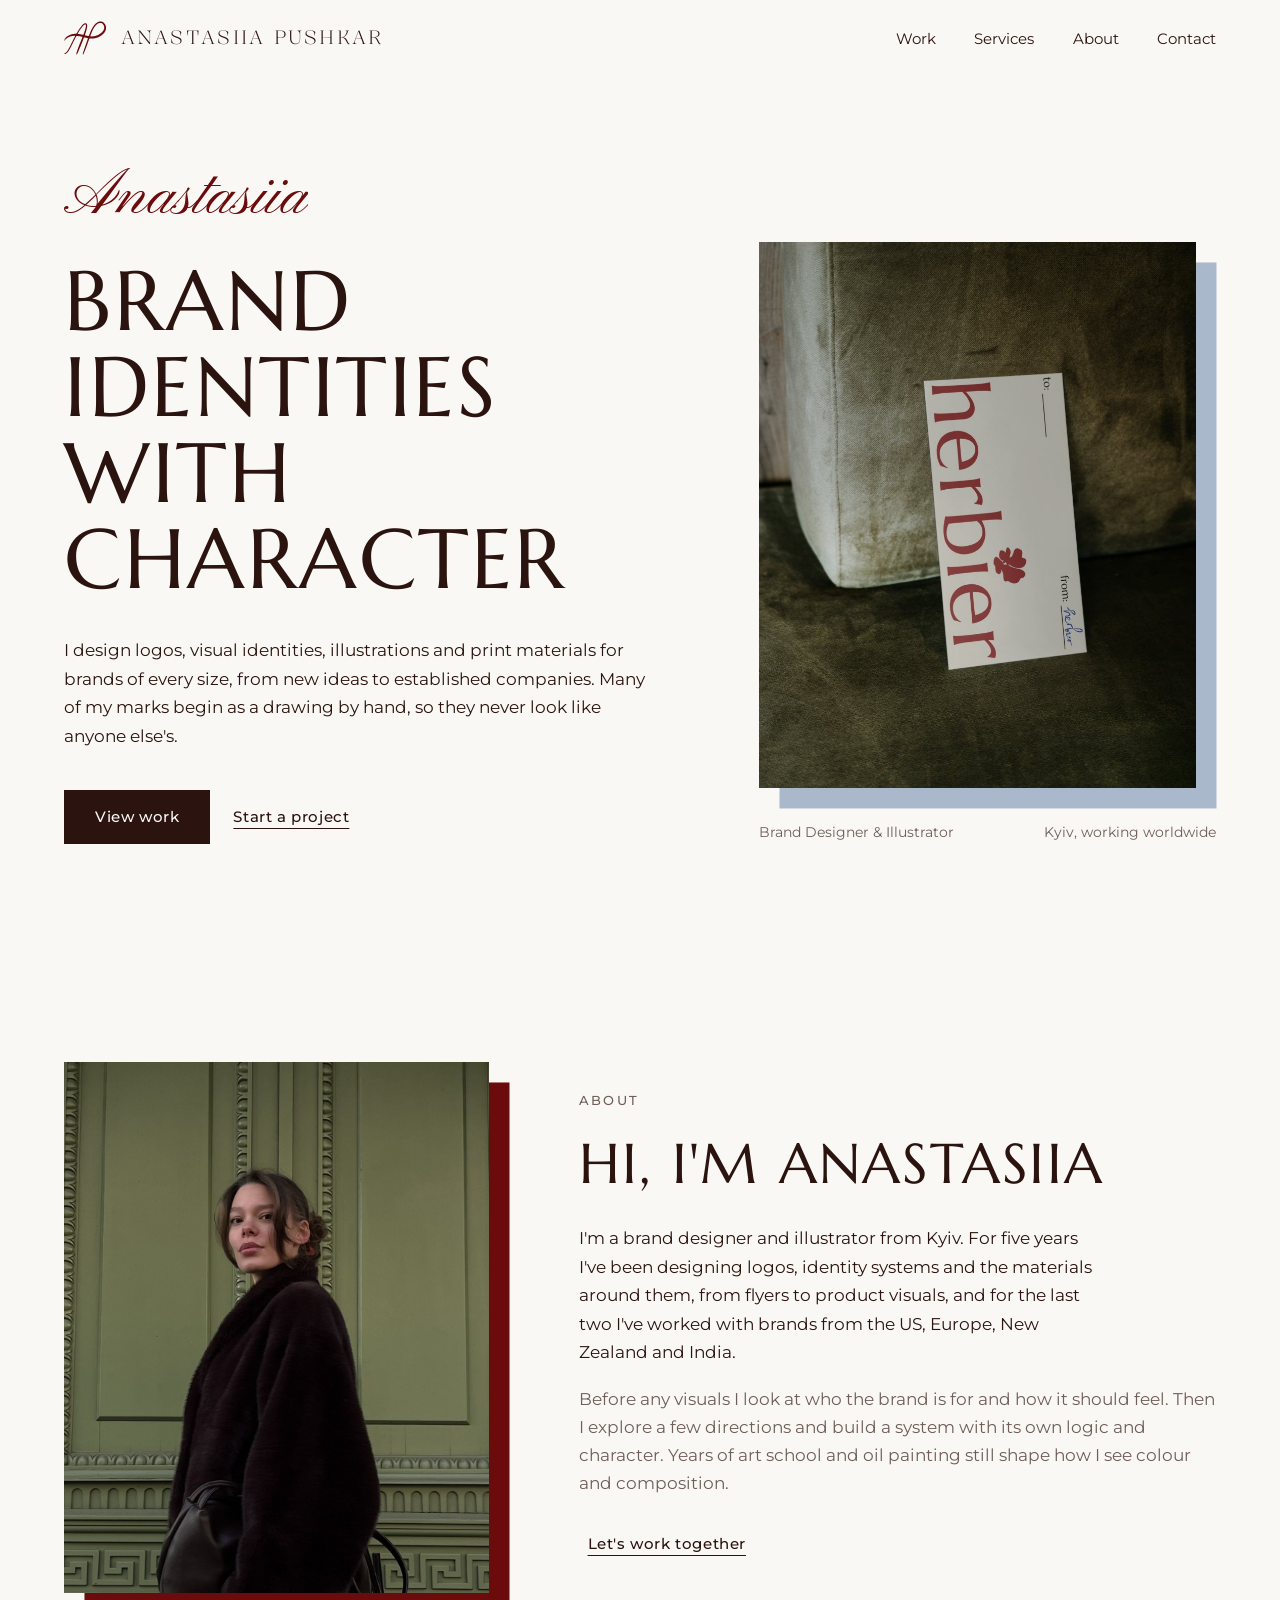
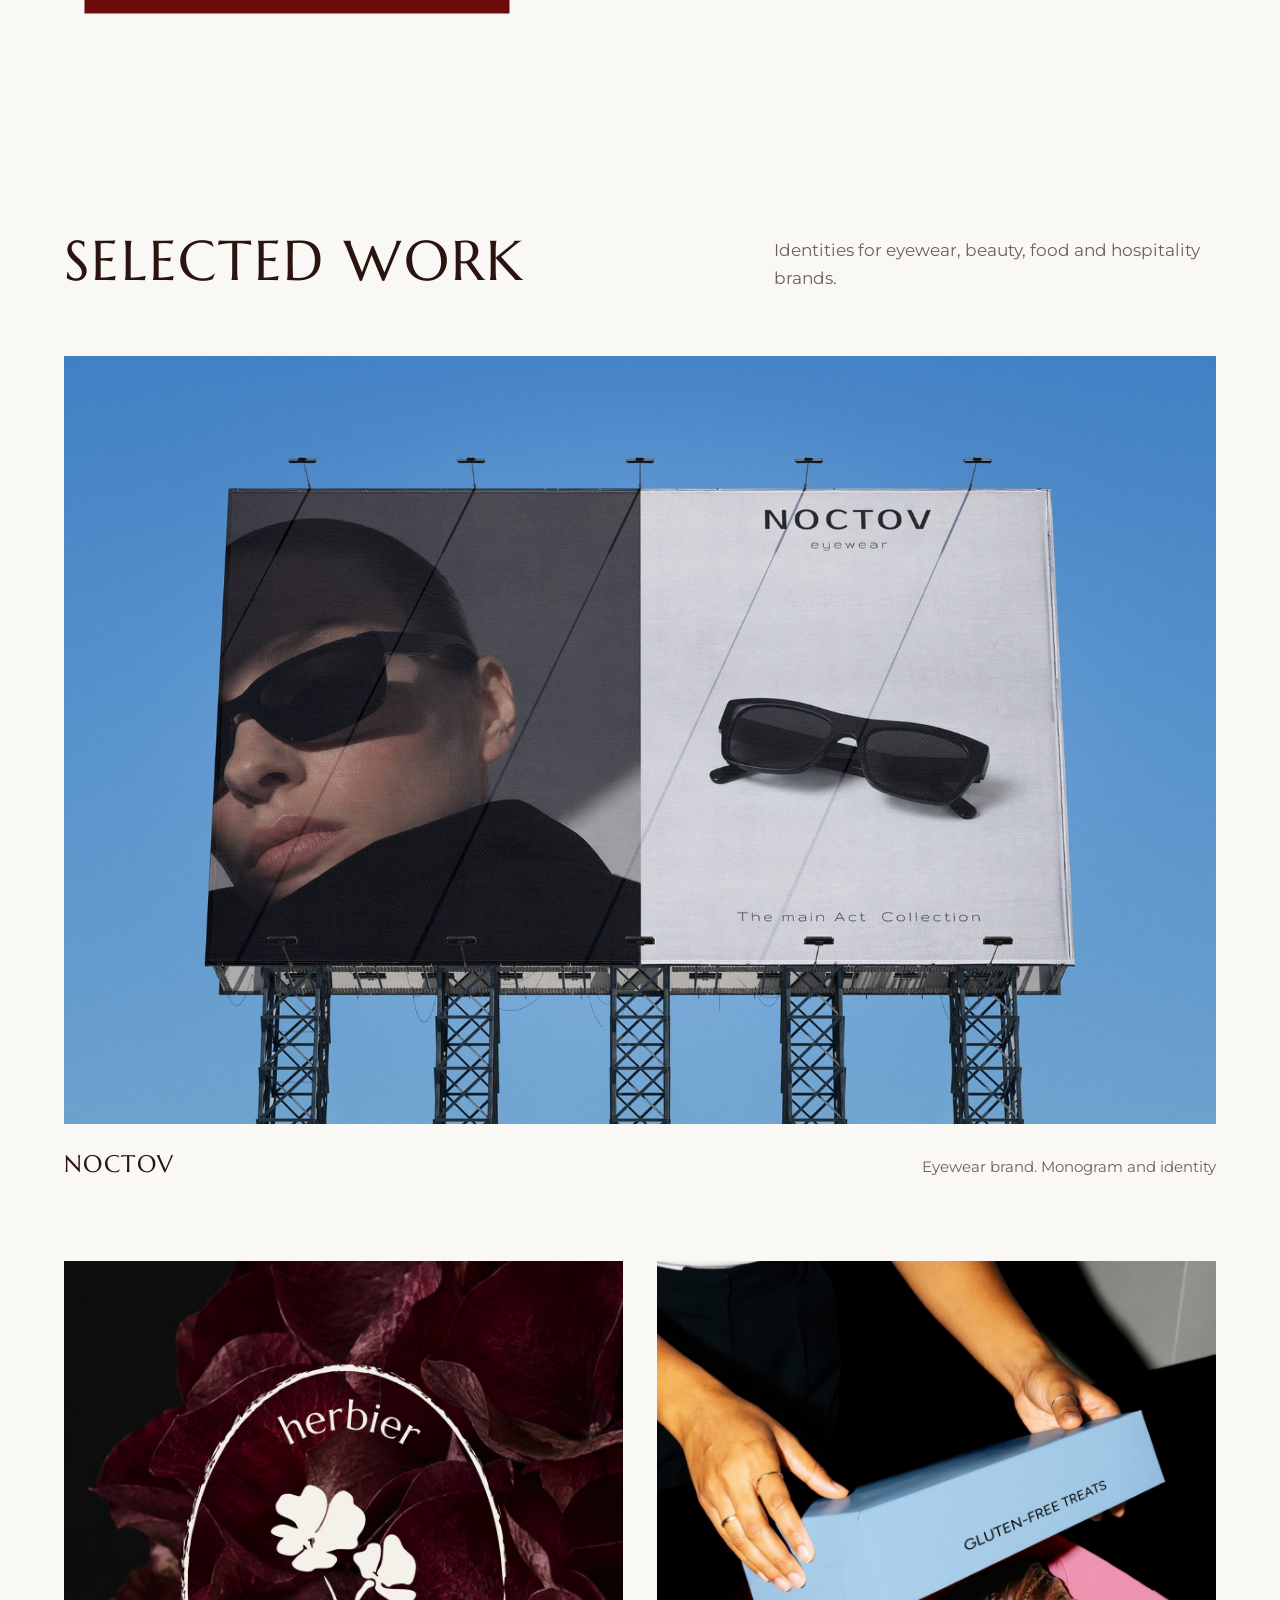
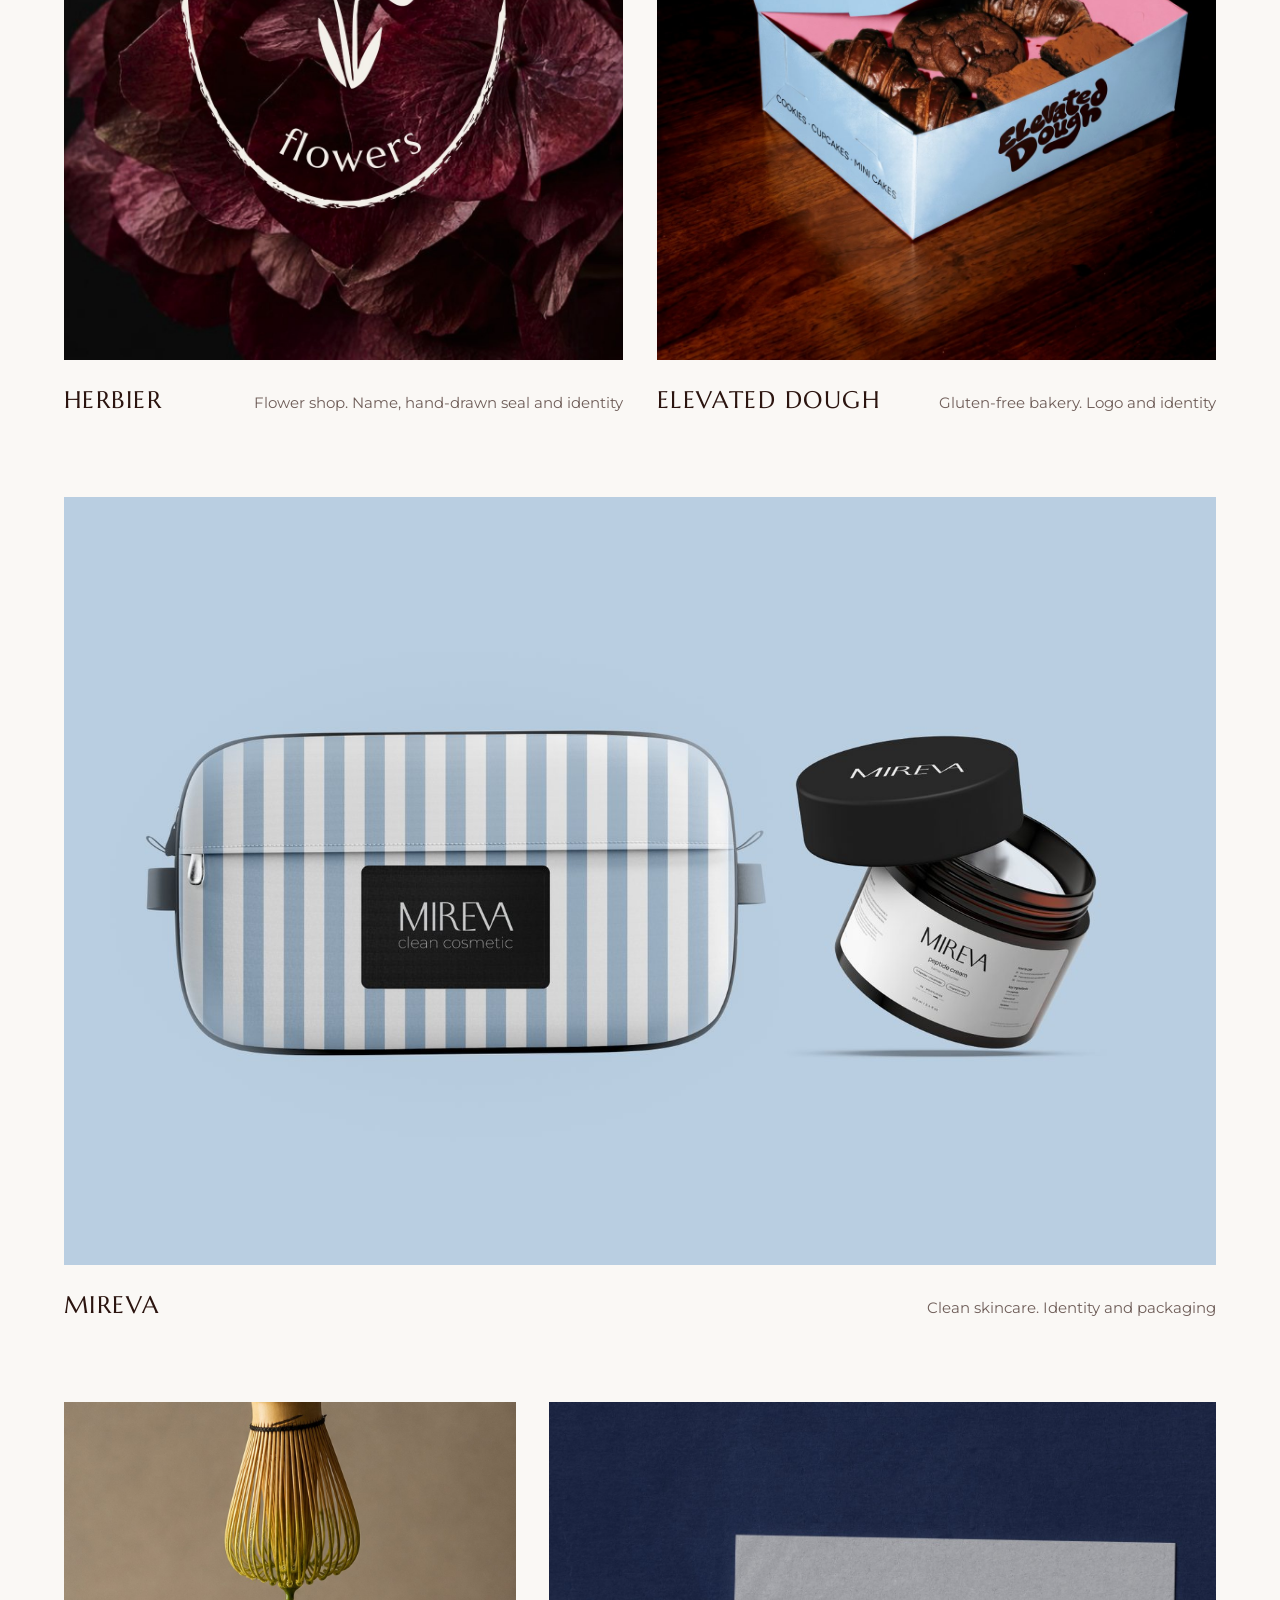
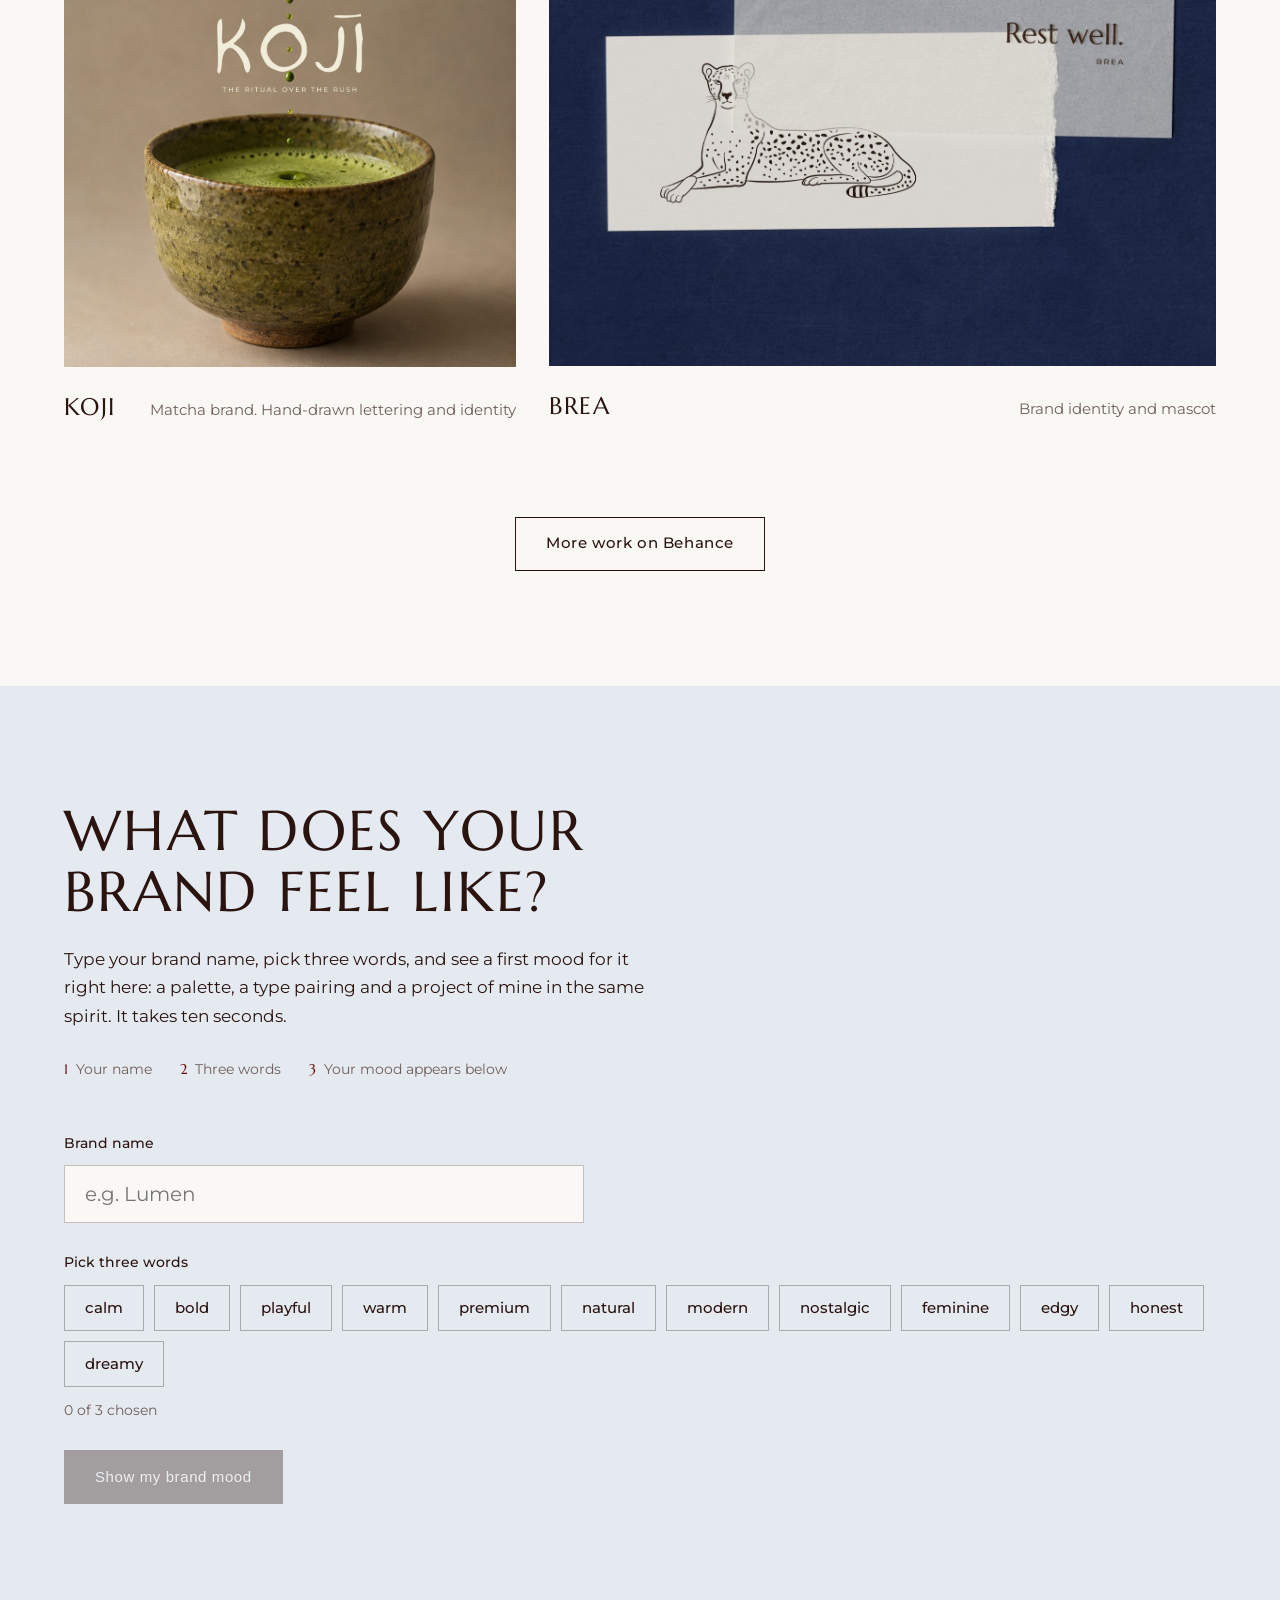
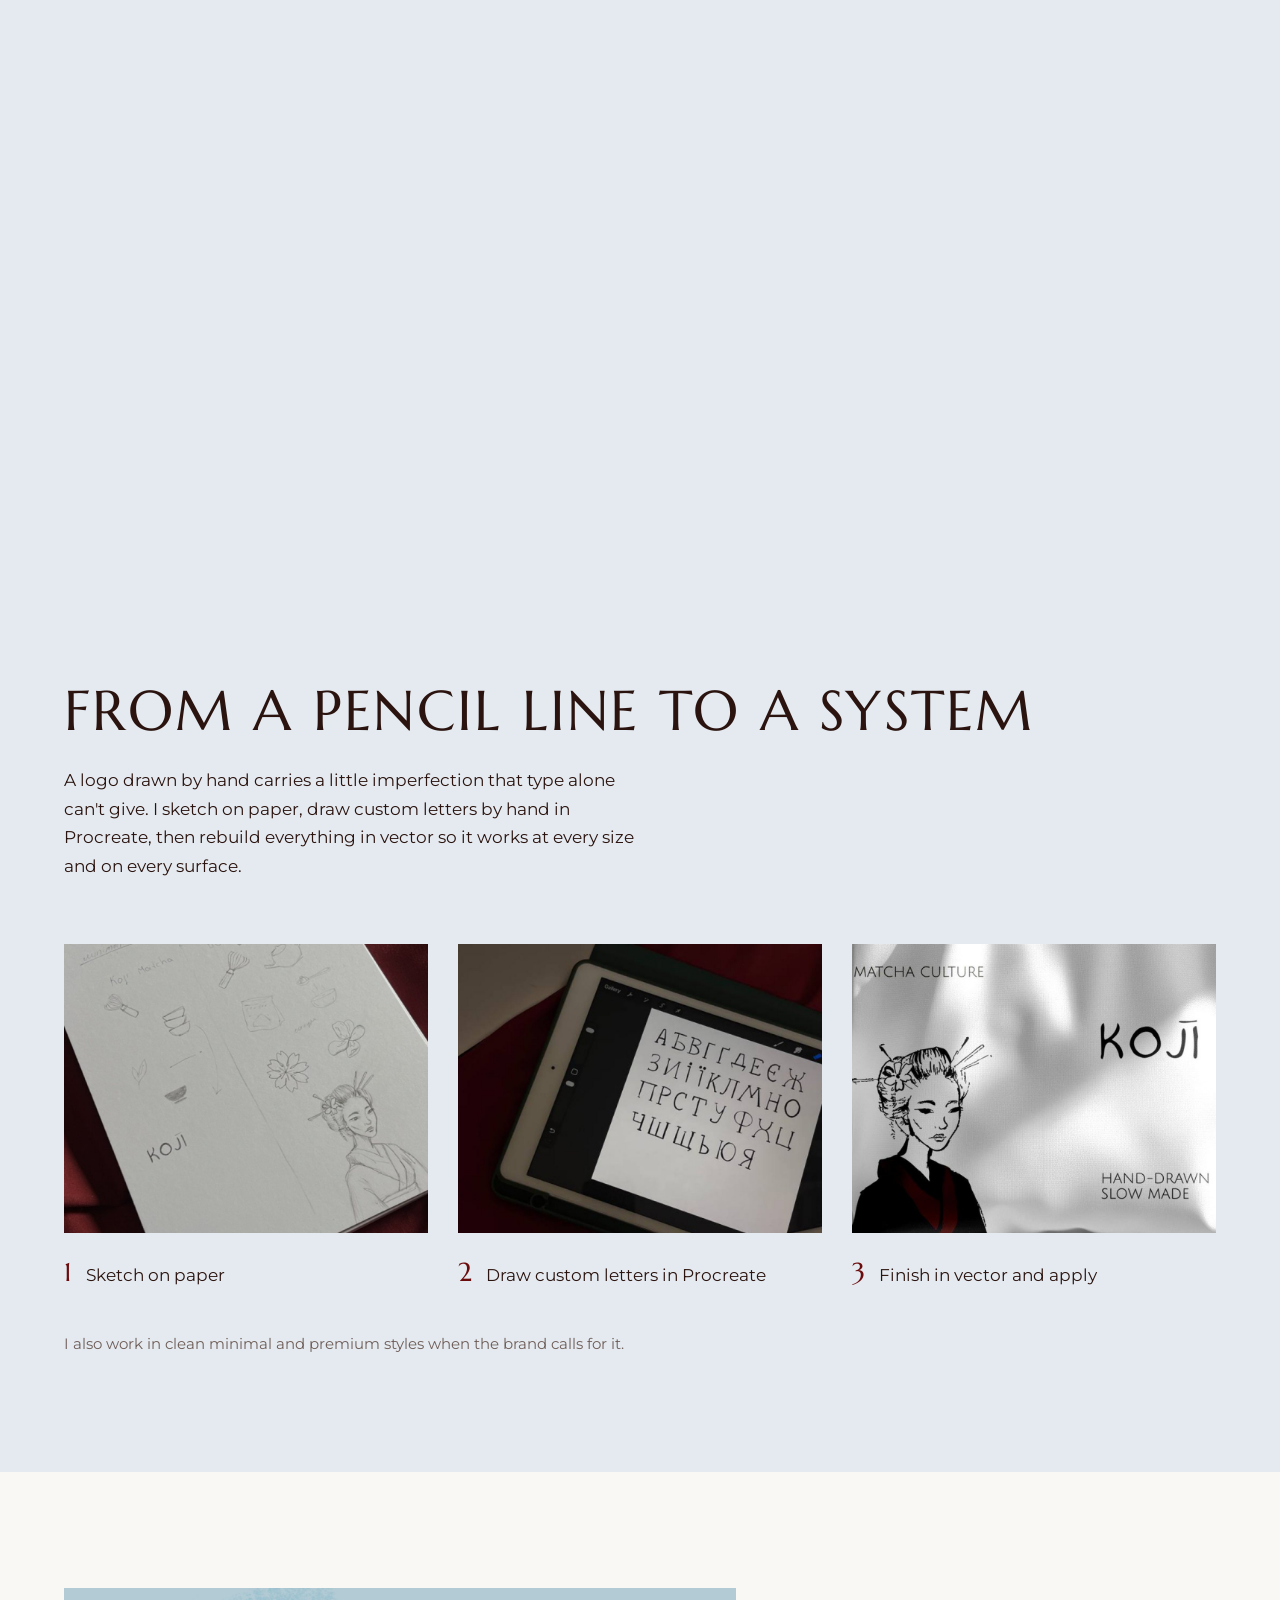
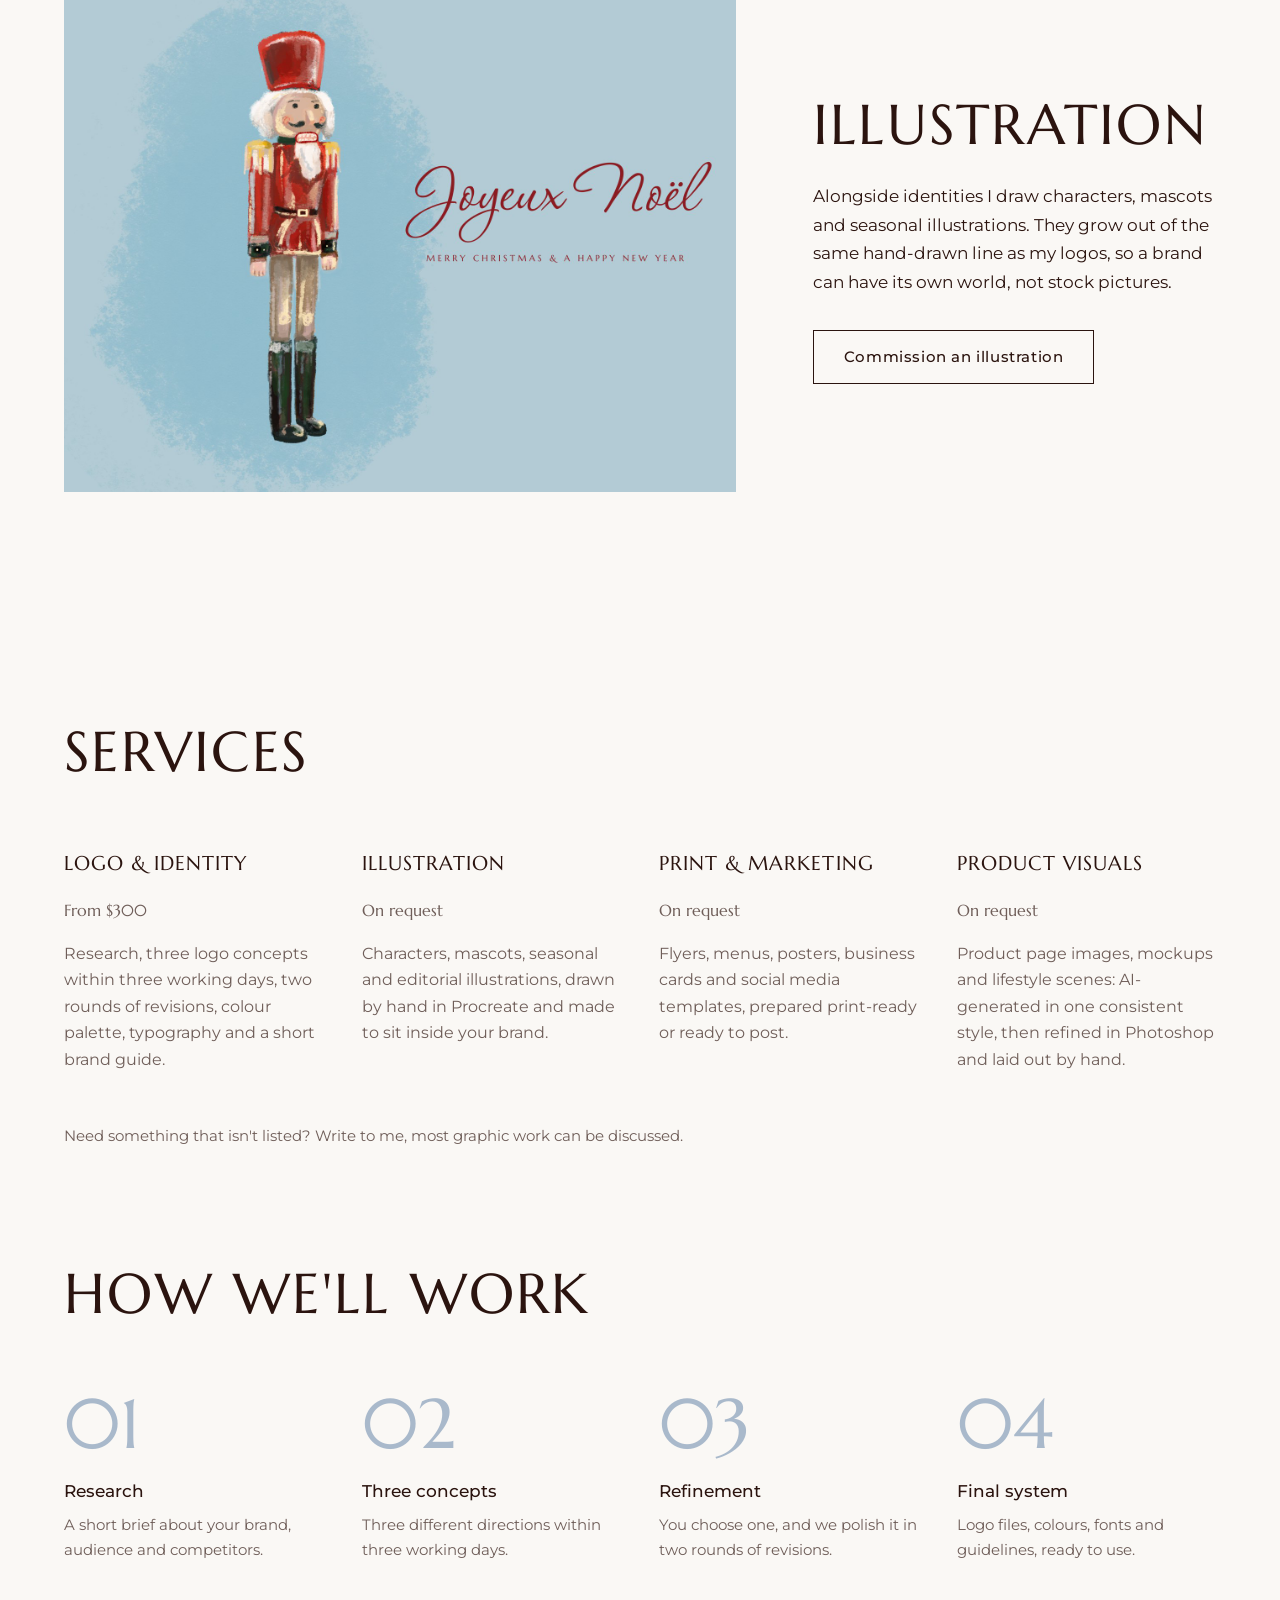
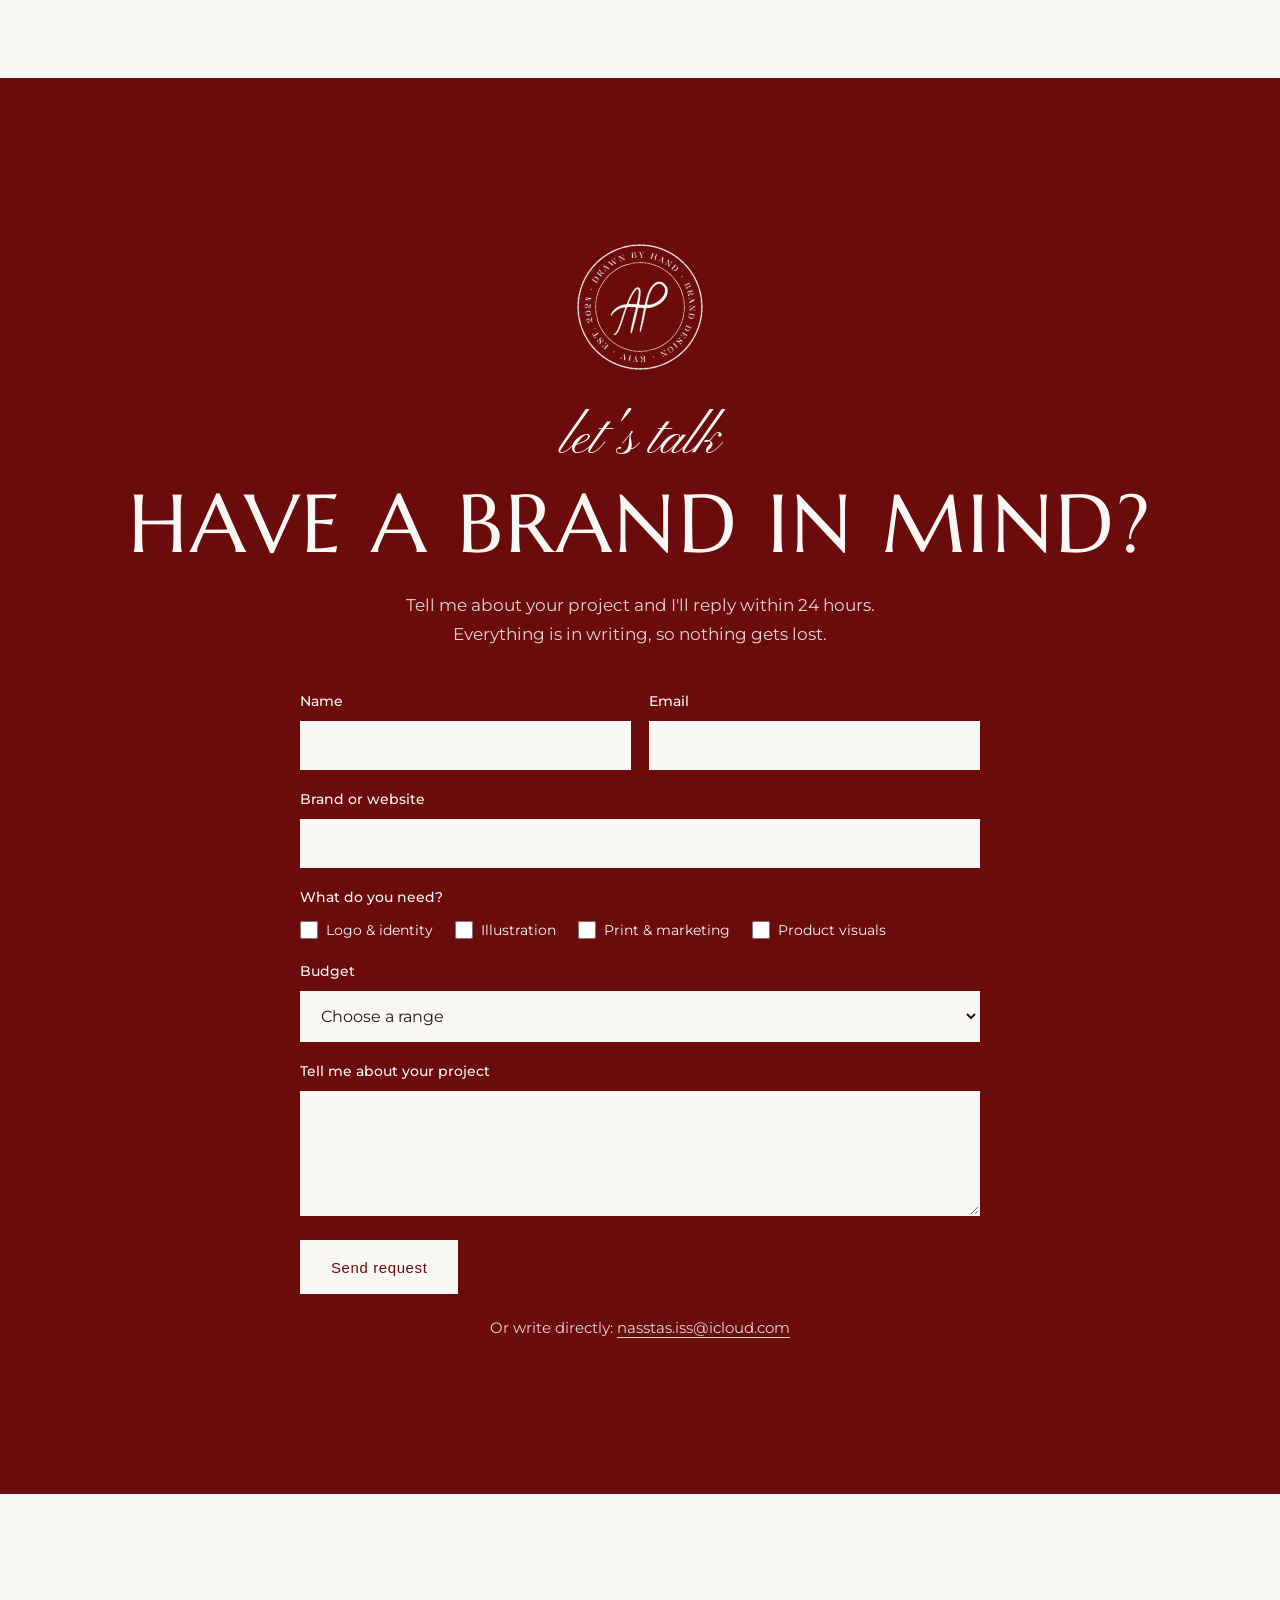
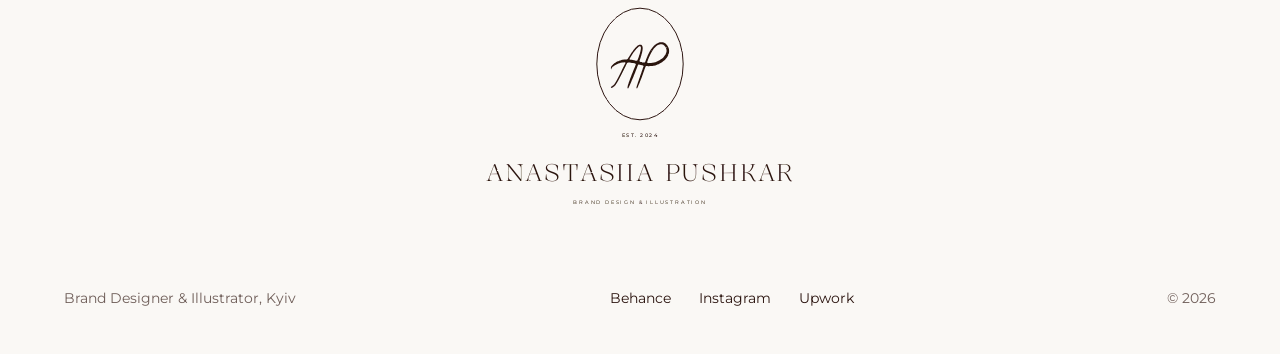
==== index.html @ 75540787 "Switch contact email to iCloud Co-Authored-By: Claude Opus 5.5 <noreply@anthropic.com> Claude-Sessio" ====
<!DOCTYPE html>
<html lang="en">
<head>
<meta charset="utf-8">
<meta name="viewport" content="width=device-width, initial-scale=1">
<title>Anastasiia Pushkar · Brand Designer & Illustrator</title>
<meta name="description" content="Logos, visual identities and illustration for brands of every size. Brand designer and illustrator based in Kyiv, working with clients worldwide.">
<link rel="icon" type="image/svg+xml" href="img/ap-monogram.svg">
<link rel="preconnect" href="https://fonts.googleapis.com">
<link rel="preconnect" href="https://fonts.gstatic.com" crossorigin>
<link href="https://fonts.googleapis.com/css2?family=Bodoni+Moda:ital,wght@0,400;1,400&family=Caprasimo&family=Cormorant+Garamond:ital,wght@0,500;1,400&family=Fraunces:wght@600&family=Kalnia:wght@300;400&family=Marcellus&family=Syne:wght@700&family=Young+Serif&family=Montserrat:wght@400;500&family=Pinyon+Script&display=swap" rel="stylesheet">
<style>
  :root{
    --paper:#FAF8F5;
    --ink:#2B140F;
    --ink-soft:#6F5E59;
    --burgundy:#6B0B0C;
    --fog:#A9B9CB;
    --fog-soft:#E4EAF0;
    --pad:clamp(20px,5vw,80px);
    --max:1440px;
  }
  *{box-sizing:border-box;margin:0;padding:0}
  html{scroll-behavior:smooth}
  body{background:var(--paper);color:var(--ink);font-family:"Montserrat",sans-serif;font-size:17px;line-height:1.65;-webkit-font-smoothing:antialiased}
  img{display:block;width:100%;height:100%;object-fit:cover}
  a{color:inherit;text-decoration:none}
  :focus-visible{outline:2px solid var(--burgundy);outline-offset:4px}
  .wrap{max-width:var(--max);margin:0 auto;padding:0 var(--pad)}

  /* type */
  .display{font-family:"Marcellus",serif;font-weight:400;text-transform:uppercase;letter-spacing:.03em;line-height:1.02}
  .h2{font-family:"Marcellus",serif;font-weight:400;text-transform:uppercase;letter-spacing:.04em;line-height:1.08;font-size:clamp(34px,4.4vw,64px)}
  .label{font-weight:500;font-size:13px;letter-spacing:.18em;text-transform:uppercase}
  .lead{font-size:clamp(17px,1.35vw,20px);max-width:34em;color:var(--ink)}
  .muted{color:var(--ink-soft)}
  .num{font-family:"Marcellus",serif;color:var(--burgundy)}

  /* nav */
  header{position:sticky;top:0;z-index:10;background:rgba(250,248,245,.92);backdrop-filter:blur(8px)}
  nav{display:flex;align-items:center;justify-content:space-between;height:76px}
  .logo{display:inline-flex;align-items:center;gap:14px;font-family:"Kalnia",serif;font-weight:300;font-size:19px;letter-spacing:.12em;text-transform:uppercase}
  .mark{height:34px;width:auto;color:var(--burgundy);flex:none}
  footer .mark{height:28px}
  .links{display:flex;gap:clamp(18px,3vw,44px);list-style:none}
  .links a{font-size:15px;position:relative}
  .links a::after{content:"";position:absolute;left:0;bottom:-3px;height:1px;width:100%;background:currentColor;transform:scaleX(0);transform-origin:left;transition:transform .35s ease}
  .links a:hover::after{transform:scaleX(1)}

  /* buttons */
  .btn{display:inline-flex;align-items:center;justify-content:center;height:54px;padding:0 30px;font-size:15px;font-weight:500;letter-spacing:.04em;border:1px solid var(--ink);transition:background .3s,color .3s}
  .btn-solid{background:var(--ink);color:var(--paper)}
  .btn-solid:hover{background:var(--burgundy);border-color:var(--burgundy)}
  .btn-text{border-color:transparent;padding:0 8px;text-decoration:underline;text-underline-offset:6px;text-decoration-thickness:1px}
  .btn-text:hover{color:var(--burgundy)}

  /* framed image: an offset colour plate behind the picture */
  .plate{position:relative;isolation:isolate}
  .plate::before{content:"";position:absolute;inset:0;transform:translate(clamp(14px,1.6vw,26px),clamp(14px,1.6vw,26px));background:var(--plate,var(--fog));z-index:-1}

  /* hero */
  .hero{display:grid;grid-template-columns:1.15fr .85fr;gap:clamp(40px,6vw,110px);align-items:end;padding-top:clamp(40px,7vw,110px);padding-bottom:clamp(70px,9vw,140px)}
  .hero h1{font-size:clamp(46px,6.6vw,108px);margin:28px 0 34px}
  .sign{font-family:"Pinyon Script",cursive;color:var(--burgundy);font-size:clamp(46px,5vw,76px);line-height:1;display:inline-block;clip-path:inset(0 100% 0 0);animation:write 2.2s cubic-bezier(.6,.05,.3,1) .4s forwards}
  @keyframes write{to{clip-path:inset(0 0 0 0)}}
  .hero .lead{margin-bottom:40px}
  .actions{display:flex;flex-wrap:wrap;gap:14px;align-items:center}
  .hero-img{aspect-ratio:4/5;margin-right:clamp(14px,1.6vw,26px)}
  .hero-meta{display:flex;justify-content:space-between;margin-top:clamp(28px,2.6vw,44px);font-size:14px}

  /* intro */
  .intro{display:grid;grid-template-columns:.8fr 1.2fr;gap:clamp(40px,7vw,130px);align-items:center;padding:clamp(60px,8vw,130px) var(--pad)}
  .portrait{aspect-ratio:4/5;--plate:var(--burgundy);margin-bottom:clamp(14px,1.6vw,26px)}
  .portrait img{object-position:50% 28%}
  .intro .h2{margin:22px 0 30px}
  .intro p+p{margin-top:18px}
  .intro .lead{max-width:30em}
  .more{display:inline-block;margin-top:34px}

  /* work */
  .section-head{display:flex;justify-content:space-between;align-items:end;gap:30px;margin-bottom:clamp(40px,5vw,72px)}
  .work{padding:clamp(70px,9vw,140px) 0}
  .grid{display:grid;gap:clamp(48px,6vw,96px) clamp(20px,2.6vw,40px)}
  .row{display:grid;gap:clamp(20px,2.6vw,40px);align-items:start}
  .row-2{grid-template-columns:1fr 1fr}
  .row-mix{grid-template-columns:0.8fr 1.18fr}
  .case figure{overflow:hidden;background:var(--fog-soft)}
  .case img{transition:transform 1.1s cubic-bezier(.2,.7,.2,1)}
  .case:hover img{transform:scale(1.03)}
  .r32{aspect-ratio:3/2}.r45{aspect-ratio:4/5}.rbrea{aspect-ratio:1417/1200}
  .cap{display:flex;justify-content:space-between;align-items:baseline;gap:20px;margin-top:20px}
  .cap h3{font-family:"Marcellus",serif;font-weight:400;font-size:clamp(22px,1.9vw,28px);letter-spacing:.06em;text-transform:uppercase}
  .cap p{font-size:15px;color:var(--ink-soft);text-align:right}
  .all{text-align:center;margin-top:clamp(56px,7vw,100px)}

  /* sketch to system */
  .craft{background:var(--fog-soft);padding:clamp(70px,9vw,140px) 0}
  .craft .lead{margin-top:24px}
  .steps3{display:grid;grid-template-columns:repeat(3,1fr);gap:clamp(16px,2.4vw,36px);margin-top:clamp(40px,5vw,72px);list-style:none}
  .steps3 figure{aspect-ratio:488/388;overflow:hidden}
  .steps3 .t{display:flex;gap:14px;align-items:baseline;margin-top:18px}
  .steps3 .num{font-size:26px}
  .craft-note{margin-top:clamp(28px,3vw,44px);font-size:15px}

  /* services */
  .services{padding:clamp(70px,9vw,140px) 0}
  .svc{display:grid;grid-template-columns:repeat(4,1fr);gap:clamp(28px,3vw,56px);list-style:none}
  .svc-note{margin-top:clamp(36px,4vw,56px);font-size:15px}
  .illus{display:grid;grid-template-columns:1.25fr .75fr;gap:clamp(40px,6vw,110px);align-items:center;padding:clamp(70px,9vw,140px) var(--pad)}
  .illus figure{aspect-ratio:4/3;overflow:hidden}
  .illus .h2{margin-bottom:26px}
  .illus .lead{margin-bottom:34px}
  .svc h3{font-family:"Marcellus",serif;font-weight:400;font-size:clamp(19px,1.6vw,25px);white-space:nowrap;letter-spacing:.05em;text-transform:uppercase;margin-bottom:16px}
  .price{font-family:"Marcellus",serif;font-size:22px;color:var(--burgundy);margin-bottom:18px}
  .svc p{font-size:16px;color:var(--ink-soft);max-width:26em}

  /* process */
  .process{padding:0 0 clamp(70px,9vw,140px)}
  .steps4{display:grid;grid-template-columns:repeat(4,1fr);gap:clamp(24px,3vw,50px);list-style:none;counter-reset:s}
  .steps4 li{counter-increment:s}
  .steps4 li::before{content:"0" counter(s);display:block;font-family:"Marcellus",serif;font-size:clamp(54px,5.5vw,88px);line-height:1;color:var(--fog);margin-bottom:18px}
  .steps4 h3{font-weight:500;font-size:17px;margin-bottom:8px}
  .steps4 p{font-size:15px;color:var(--ink-soft)}

  /* cta */
  .cta{background:var(--burgundy);color:var(--paper);text-align:center;padding:clamp(90px,12vw,190px) var(--pad)}
  .cta .sign{color:var(--paper);clip-path:none;animation:none;font-size:clamp(40px,4.4vw,66px)}
  .cta h2{font-size:clamp(44px,6.4vw,104px);margin:14px 0 26px}
  .cta p{max-width:30em;margin:0 auto 42px;opacity:.85}
  .cta .btn{border-color:var(--paper);background:var(--paper);color:var(--burgundy)}
  .cta .btn:hover{background:transparent;color:var(--paper)}
  .mail{display:block;margin-top:22px;font-size:15px;opacity:.85}


  /* brand mood */
  #mood,#result{scroll-margin-top:96px}
  .mood{background:var(--fog-soft);padding:clamp(70px,9vw,140px) 0}
  .mood-head{max-width:40em}
  .mood-head .lead{margin-top:22px}
  .mood-steps{display:flex;gap:28px;flex-wrap:wrap;margin-top:28px;font-size:14px;color:var(--ink-soft);list-style:none;counter-reset:m}
  .mood-steps li{counter-increment:m}
  .mood-steps li::before{content:counter(m);font-family:"Marcellus",serif;color:var(--burgundy);margin-right:8px}
  .mood-form{margin-top:clamp(36px,4vw,56px);display:grid;gap:28px}
  .mood-form label{display:block;font-size:14px;font-weight:500;margin-bottom:10px}
  .mood-name{width:min(520px,100%);height:58px;padding:0 20px;font:400 20px "Montserrat",sans-serif;color:var(--ink);background:var(--paper);border:1px solid rgba(43,20,15,.25)}
  .mood-name:focus{outline:2px solid var(--burgundy);outline-offset:2px}
  .chips{display:flex;flex-wrap:wrap;gap:10px}
  .chip{height:46px;padding:0 20px;border:1px solid rgba(43,20,15,.3);background:transparent;font:500 15px "Montserrat",sans-serif;color:var(--ink);cursor:pointer;transition:background .2s,color .2s,border-color .2s}
  .chip:hover{border-color:var(--ink)}
  .chip[aria-pressed="true"]{background:var(--ink);color:var(--paper);border-color:var(--ink)}
  .chip:disabled{opacity:.35;cursor:not-allowed}
  .count{font-size:14px;color:var(--ink-soft);margin-top:12px}
  .mood-go{justify-self:start}
  .mood-go:disabled{opacity:.35;cursor:not-allowed}
  .result{margin-top:clamp(48px,6vw,80px);background:var(--paper);display:grid;grid-template-columns:1.1fr .9fr;opacity:0;transform:translateY(16px);transition:opacity .6s ease,transform .6s ease}
  .result.show{opacity:1;transform:none}
  .board{padding:clamp(28px,4vw,56px);display:flex;flex-direction:column;justify-content:center;min-height:440px;transition:background .5s,color .5s}
  .board .sample{font-size:clamp(46px,6.5vw,96px);line-height:1.02;word-break:break-word}
  .board .sub{margin-top:18px;font-size:16px;opacity:.85}
  .swatches{display:flex;margin-top:auto;padding-top:40px}
  .swatches div{flex:1;height:72px;display:flex;align-items:flex-end;padding:8px;font-size:11px;letter-spacing:.06em}
  .why{padding:clamp(28px,4vw,56px);display:flex;flex-direction:column;gap:18px}
  .why h3{font-family:"Marcellus",serif;font-weight:400;font-size:clamp(26px,2.4vw,34px);text-transform:uppercase;letter-spacing:.04em}
  .why .fonts{font-size:14px;color:var(--ink-soft)}
  .why .like{display:flex;gap:16px;align-items:center;margin-top:6px}
  .why .like img{width:96px;height:96px;object-fit:cover}
  .why .like a{text-decoration:underline;text-underline-offset:5px}
  .why .note{font-size:14px;color:var(--ink-soft)}
  .why .actions{margin-top:auto;padding-top:10px}
  @media (max-width:860px){.result{grid-template-columns:1fr}.board{min-height:340px}}

  .contact-form{max-width:680px;margin:0 auto;text-align:left;display:grid;gap:18px}
  .contact-form label{display:block;font-size:14px;font-weight:500}
  .contact-form input:not([type=checkbox]),.contact-form select,.contact-form textarea{display:block;width:100%;margin-top:8px;padding:14px 16px;font:400 16px "Montserrat",sans-serif;color:var(--ink);background:var(--paper);border:1px solid transparent}
  .contact-form textarea{resize:vertical}
  .contact-form :focus-visible{outline:2px solid var(--paper);outline-offset:2px}
  .contact-form .row2{display:grid;grid-template-columns:1fr 1fr;gap:18px}
  .contact-form fieldset{border:0;display:flex;flex-wrap:wrap;gap:10px 22px}
  .contact-form legend{font-size:14px;font-weight:500;margin-bottom:10px}
  .contact-form .ck{display:flex;align-items:center;gap:8px;font-weight:400}
  .contact-form .ck input{accent-color:var(--paper);width:18px;height:18px}
  .contact-form .btn{justify-self:start;margin-top:6px}
  .contact-form .hp{position:absolute;left:-9999px}
  .cta .mail a{text-decoration:underline;text-underline-offset:4px}
  @media (max-width:680px){.contact-form .row2{grid-template-columns:1fr}}
  footer{padding:80px 0 44px}
  .lockup{display:block;width:min(360px,78%);height:auto;margin:0 auto 64px;color:var(--ink)}
  .stamp{display:block;width:150px;height:auto;margin:0 auto 30px;color:var(--paper);transform:rotate(-8deg)}
  .foot{display:flex;justify-content:space-between;align-items:center;flex-wrap:wrap;gap:20px;font-size:14px}
  .foot ul{display:flex;gap:28px;list-style:none}
  .foot a:hover{color:var(--burgundy)}

  @media (max-width:980px){
    .hero,.intro{grid-template-columns:1fr}
    .hero-img{max-width:560px}
    .portrait{max-width:460px}
    .svc{grid-template-columns:1fr 1fr}
    .illus{grid-template-columns:1fr}
    .steps4{grid-template-columns:1fr 1fr}
  }
  @media (max-width:680px){
    body{font-size:16px}
    .links{gap:16px}.links li:nth-child(2){display:none}
    .logo{font-size:14px;letter-spacing:.1em;white-space:nowrap;gap:10px}
    .mark{height:26px}
    header .logo span{display:none}
    header .mark{height:32px}
    .links a{font-size:14px}
    .row-2,.row-mix{grid-template-columns:1fr}
    .steps3{grid-template-columns:1fr}
    .svc{grid-template-columns:1fr}
    .steps4{grid-template-columns:1fr}
    .cap{flex-direction:column;gap:4px}.cap p{text-align:left}
    .section-head{flex-direction:column;align-items:start}
  }
  @media (prefers-reduced-motion:reduce){
    html{scroll-behavior:auto}
    .sign{animation:none;clip-path:none}
    *{transition:none!important}
  }
</style>
</head>
<body>

<header>
  <nav class="wrap" aria-label="Main">
    <a class="logo" href="#top" aria-label="Anastasiia Pushkar, home"><svg class="mark" viewBox="24 19 367 293" aria-hidden="true"><path fill="currentColor" d="M335.50 22.97C334.90 23.03 333.50 23.13 332.51 23.26C331.52 23.39 330.54 23.56 329.56 23.76C328.58 23.97 327.61 24.21 326.64 24.48C325.68 24.75 324.73 25.05 323.78 25.38C322.84 25.70 321.90 26.05 320.97 26.42C320.04 26.79 319.12 27.19 318.22 27.61C317.31 28.03 316.41 28.47 315.52 28.93C314.63 29.39 313.75 29.86 312.88 30.36C312.01 30.85 311.15 31.36 310.30 31.88C309.45 32.41 308.61 32.95 307.78 33.51C306.95 34.07 306.13 34.64 305.32 35.23C304.51 35.81 303.71 36.41 302.92 37.02C302.13 37.63 301.34 38.25 300.57 38.89C299.80 39.52 299.03 40.17 298.28 40.82C297.52 41.48 296.78 42.15 296.05 42.83C295.31 43.51 294.59 44.20 293.88 44.90C293.16 45.60 292.45 46.30 291.75 47.02C291.05 47.73 290.35 48.45 289.67 49.18C288.99 49.91 288.32 50.65 287.65 51.40C286.99 52.15 286.34 52.90 285.69 53.67C285.04 54.43 284.40 55.20 283.77 55.98C283.14 56.75 282.52 57.54 281.91 58.32C281.29 59.11 280.69 59.91 280.09 60.72C279.50 61.52 278.91 62.33 278.33 63.14C277.75 63.95 277.17 64.77 276.61 65.60C276.04 66.42 275.48 67.25 274.93 68.08C274.38 68.92 273.84 69.76 273.30 70.60C272.76 71.45 272.23 72.29 271.71 73.15C271.19 74.00 270.67 74.85 270.16 75.71C269.64 76.57 269.13 77.43 268.63 78.30C268.13 79.16 267.64 80.03 267.15 80.90C266.66 81.77 266.17 82.65 265.69 83.53C265.21 84.40 264.74 85.28 264.27 86.17C263.80 87.05 263.34 87.94 262.88 88.83C262.42 89.72 261.98 90.61 261.53 91.51C261.08 92.40 260.63 93.29 260.19 94.19C259.75 95.09 259.31 95.99 258.88 96.89C258.45 97.79 258.03 98.70 257.60 99.60C257.18 100.51 256.75 101.41 256.33 102.32C255.92 103.23 255.50 104.14 255.09 105.05C254.68 105.96 254.27 106.88 253.87 107.79C253.47 108.71 253.07 109.63 252.67 110.54C252.28 111.46 251.88 112.38 251.49 113.30C251.10 114.22 250.71 115.14 250.32 116.06C249.94 116.99 249.55 117.91 249.17 118.83C248.79 119.76 248.40 120.68 248.02 121.61C247.64 122.53 247.27 123.46 246.90 124.39C246.52 125.31 246.15 126.24 245.78 127.17C245.40 128.10 245.04 129.03 244.67 129.96C244.30 130.89 243.94 131.82 243.57 132.75C243.21 133.68 242.85 134.62 242.49 135.55C242.13 136.48 241.77 137.42 241.42 138.35C241.06 139.28 240.71 140.22 240.35 141.15C239.99 142.09 239.68 143.04 239.26 143.95C238.84 144.85 238.48 145.85 237.85 146.59C237.22 147.32 236.37 148.04 235.48 148.35C234.59 148.66 233.49 148.52 232.51 148.45C231.52 148.38 230.54 148.11 229.55 147.93C228.57 147.75 227.59 147.54 226.61 147.35C225.63 147.15 224.65 146.95 223.67 146.74C222.69 146.54 221.71 146.33 220.74 146.11C219.76 145.90 218.78 145.68 217.81 145.46C216.83 145.24 215.86 145.01 214.89 144.79C213.91 144.56 212.94 144.33 211.97 144.10C210.99 143.86 210.01 143.68 209.05 143.38C208.10 143.09 206.99 142.91 206.25 142.34C205.51 141.77 204.81 140.86 204.59 139.97C204.37 139.08 204.72 137.98 204.93 137.01C205.14 136.04 205.54 135.11 205.86 134.16C206.17 133.21 206.51 132.27 206.83 131.32C207.15 130.38 207.48 129.43 207.80 128.48C208.12 127.53 208.43 126.58 208.75 125.64C209.06 124.69 209.38 123.74 209.69 122.79C210.01 121.84 210.33 120.89 210.64 119.94C210.96 118.99 211.27 118.04 211.58 117.09C211.88 116.14 212.18 115.19 212.48 114.23C212.78 113.28 213.08 112.32 213.37 111.37C213.67 110.41 213.96 109.46 214.25 108.50C214.54 107.54 214.83 106.59 215.12 105.63C215.40 104.67 215.68 103.71 215.96 102.75C216.24 101.79 216.51 100.83 216.78 99.86C217.05 98.90 217.32 97.94 217.59 96.97C217.85 96.01 218.11 95.04 218.36 94.08C218.62 93.11 218.87 92.14 219.11 91.17C219.36 90.20 219.59 89.23 219.82 88.26C220.06 87.28 220.29 86.31 220.51 85.34C220.74 84.36 220.95 83.38 221.16 82.41C221.37 81.43 221.58 80.45 221.77 79.47C221.96 78.49 222.14 77.50 222.32 76.52C222.49 75.53 222.66 74.55 222.81 73.56C222.97 72.57 223.10 71.58 223.23 70.59C223.35 69.60 223.46 68.60 223.57 67.61C223.68 66.62 223.79 65.62 223.87 64.62C223.95 63.63 224.03 62.63 224.05 61.63C224.08 60.63 224.06 59.63 224.01 58.63C223.96 57.63 223.86 56.64 223.74 55.64C223.62 54.65 223.48 53.66 223.28 52.68C223.09 51.70 222.87 50.72 222.58 49.77C222.28 48.81 221.94 47.87 221.51 46.96C221.09 46.06 220.61 45.17 220.05 44.35C219.48 43.53 218.85 42.73 218.15 42.03C217.45 41.33 216.66 40.67 215.82 40.15C214.99 39.62 214.06 39.17 213.12 38.87C212.18 38.57 211.17 38.42 210.17 38.33C209.18 38.24 208.17 38.26 207.18 38.34C206.18 38.42 205.19 38.58 204.22 38.81C203.25 39.05 202.30 39.38 201.37 39.75C200.44 40.12 199.54 40.55 198.65 41.01C197.77 41.48 196.90 41.98 196.05 42.51C195.21 43.04 194.38 43.61 193.57 44.19C192.76 44.77 191.96 45.38 191.18 46.01C190.40 46.63 189.63 47.27 188.87 47.92C188.11 48.57 187.37 49.24 186.63 49.91C185.89 50.59 185.17 51.28 184.45 51.98C183.73 52.67 183.03 53.38 182.33 54.10C181.64 54.82 180.95 55.55 180.27 56.28C179.59 57.01 178.91 57.75 178.25 58.49C177.58 59.24 176.92 59.99 176.27 60.75C175.61 61.51 174.97 62.27 174.33 63.04C173.68 63.80 173.05 64.57 172.42 65.35C171.79 66.12 171.16 66.91 170.54 67.69C169.92 68.47 169.30 69.26 168.69 70.05C168.07 70.84 167.47 71.63 166.86 72.43C166.26 73.23 165.66 74.03 165.07 74.84C164.47 75.64 163.89 76.45 163.30 77.26C162.71 78.07 162.13 78.88 161.55 79.69C160.97 80.51 160.39 81.32 159.82 82.14C159.24 82.96 158.67 83.78 158.10 84.61C157.53 85.43 156.97 86.25 156.40 87.08C155.84 87.90 155.28 88.73 154.72 89.56C154.16 90.39 153.60 91.22 153.05 92.05C152.50 92.89 151.94 93.72 151.40 94.56C150.85 95.39 150.31 96.24 149.77 97.08C149.23 97.92 148.69 98.76 148.16 99.61C147.62 100.45 147.08 101.29 146.55 102.14C146.01 102.98 145.48 103.83 144.96 104.68C144.43 105.53 143.91 106.38 143.38 107.24C142.86 108.09 142.34 108.94 141.82 109.80C141.30 110.65 140.79 111.51 140.27 112.36C139.75 113.22 139.24 114.08 138.72 114.94C138.21 115.79 137.70 116.65 137.19 117.52C136.68 118.38 136.18 119.24 135.67 120.10C135.17 120.96 134.67 121.83 134.16 122.70C133.65 123.56 133.19 124.45 132.61 125.26C132.04 126.07 131.46 126.94 130.71 127.57C129.96 128.20 129.04 128.71 128.11 129.03C127.19 129.34 126.15 129.38 125.15 129.46C124.16 129.53 123.15 129.49 122.15 129.50C121.15 129.52 120.15 129.52 119.15 129.54C118.15 129.57 117.16 129.61 116.16 129.65C115.16 129.69 114.16 129.73 113.16 129.78C112.16 129.83 111.16 129.89 110.17 129.97C109.17 130.06 108.17 130.16 107.18 130.28C106.19 130.40 105.20 130.53 104.21 130.67C103.22 130.81 102.23 130.96 101.24 131.11C100.25 131.27 99.27 131.44 98.28 131.62C97.30 131.81 96.32 132.00 95.34 132.21C94.36 132.42 93.39 132.65 92.42 132.89C91.45 133.14 90.48 133.40 89.52 133.67C88.56 133.95 87.61 134.24 86.65 134.55C85.70 134.85 84.75 135.17 83.81 135.51C82.87 135.84 81.93 136.19 81.00 136.55C80.07 136.92 79.14 137.29 78.22 137.68C77.30 138.06 76.38 138.46 75.46 138.86C74.55 139.26 73.64 139.68 72.73 140.10C71.82 140.51 70.91 140.94 70.01 141.37C69.11 141.80 68.21 142.24 67.32 142.69C66.43 143.14 65.54 143.60 64.65 144.06C63.77 144.53 62.89 145.00 62.01 145.48C61.13 145.96 60.26 146.45 59.39 146.94C58.52 147.44 57.66 147.95 56.80 148.46C55.95 148.98 55.10 149.51 54.26 150.05C53.42 150.59 52.58 151.14 51.75 151.70C50.93 152.27 50.10 152.84 49.29 153.42C48.48 154.00 47.68 154.60 46.89 155.21C46.09 155.82 45.31 156.44 44.54 157.08C43.77 157.72 43.01 158.37 42.26 159.04C41.52 159.70 40.79 160.39 40.08 161.09C39.36 161.79 38.66 162.50 37.97 163.22C37.28 163.95 36.61 164.69 35.95 165.45C35.30 166.21 34.67 166.98 34.07 167.78C33.47 168.58 32.89 169.39 32.35 170.23C31.81 171.08 31.29 171.94 30.84 172.82C30.38 173.71 29.96 174.63 29.61 175.56C29.26 176.50 28.96 177.46 28.74 178.43C28.53 179.40 28.40 180.40 28.32 181.40C28.25 182.39 28.23 183.40 28.31 184.40C28.38 185.39 28.38 186.49 28.75 187.36C29.13 188.22 29.96 189.56 30.55 189.56C31.13 189.56 31.83 188.21 32.24 187.35C32.64 186.50 32.66 185.39 32.97 184.45C33.29 183.50 33.65 182.56 34.12 181.68C34.58 180.80 35.15 179.97 35.75 179.17C36.35 178.37 37.02 177.62 37.70 176.89C38.38 176.16 39.10 175.46 39.84 174.78C40.57 174.10 41.33 173.45 42.10 172.82C42.87 172.18 43.67 171.57 44.47 170.97C45.27 170.38 46.08 169.79 46.91 169.22C47.73 168.65 48.56 168.10 49.39 167.55C50.23 167.00 51.08 166.46 51.92 165.93C52.77 165.41 53.63 164.89 54.49 164.37C55.34 163.86 56.21 163.36 57.08 162.86C57.94 162.37 58.82 161.88 59.70 161.40C60.57 160.92 61.45 160.44 62.34 159.97C63.22 159.51 64.11 159.05 65.00 158.60C65.89 158.15 66.79 157.70 67.69 157.27C68.59 156.84 69.50 156.41 70.41 155.99C71.32 155.58 72.23 155.18 73.15 154.79C74.07 154.39 75.00 154.01 75.93 153.64C76.85 153.27 77.79 152.91 78.73 152.57C79.67 152.23 80.61 151.90 81.56 151.59C82.51 151.28 83.47 150.99 84.44 150.73C85.40 150.46 86.37 150.21 87.34 149.98C88.31 149.75 89.29 149.54 90.27 149.34C91.25 149.14 92.24 148.97 93.22 148.80C94.21 148.63 95.20 148.48 96.19 148.33C97.17 148.19 98.17 148.05 99.16 147.93C100.15 147.81 101.15 147.72 102.14 147.63C103.14 147.54 104.14 147.46 105.13 147.38C106.13 147.31 107.13 147.23 108.12 147.16C109.12 147.10 110.12 147.03 111.12 146.98C112.12 146.94 113.12 146.86 114.12 146.89C115.11 146.92 116.32 146.75 117.10 147.16C117.87 147.57 118.65 148.50 118.77 149.34C118.89 150.17 118.21 151.25 117.82 152.17C117.44 153.08 116.91 153.94 116.45 154.83C115.99 155.72 115.52 156.60 115.06 157.49C114.59 158.37 114.13 159.26 113.67 160.15C113.20 161.03 112.75 161.92 112.29 162.81C111.83 163.70 111.37 164.59 110.91 165.48C110.46 166.37 110.00 167.26 109.54 168.15C109.09 169.04 108.63 169.93 108.18 170.82C107.73 171.72 107.29 172.61 106.84 173.50C106.39 174.40 105.94 175.29 105.49 176.18C105.04 177.07 104.58 177.96 104.13 178.86C103.68 179.75 103.25 180.65 102.80 181.55C102.36 182.45 101.92 183.34 101.47 184.24C101.03 185.13 100.58 186.03 100.13 186.92C99.69 187.82 99.24 188.71 98.79 189.61C98.35 190.50 97.91 191.40 97.47 192.30C97.03 193.19 96.59 194.09 96.15 194.99C95.72 195.89 95.28 196.79 94.84 197.69C94.40 198.59 93.96 199.49 93.52 200.39C93.09 201.29 92.65 202.18 92.21 203.08C91.77 203.98 91.33 204.88 90.89 205.78C90.45 206.67 90.00 207.57 89.56 208.47C89.12 209.37 88.69 210.27 88.25 211.16C87.81 212.06 87.37 212.96 86.93 213.86C86.49 214.76 86.06 215.66 85.62 216.56C85.18 217.46 84.74 218.35 84.30 219.25C83.86 220.15 83.43 221.05 82.98 221.95C82.54 222.85 82.10 223.74 81.65 224.64C81.21 225.53 80.77 226.43 80.33 227.33C79.89 228.23 79.45 229.12 79.00 230.02C78.55 230.91 78.08 231.80 77.63 232.69C77.18 233.58 76.73 234.48 76.28 235.37C75.84 236.26 75.39 237.16 74.94 238.05C74.49 238.94 74.03 239.83 73.57 240.72C73.11 241.61 72.65 242.50 72.19 243.38C71.73 244.27 71.26 245.16 70.80 246.04C70.33 246.93 69.87 247.81 69.40 248.69C68.93 249.58 68.46 250.46 67.98 251.34C67.51 252.22 67.03 253.10 66.55 253.97C66.07 254.85 65.58 255.73 65.09 256.60C64.61 257.47 64.11 258.34 63.62 259.21C63.12 260.08 62.62 260.94 62.12 261.81C61.61 262.67 61.11 263.53 60.60 264.39C60.09 265.25 59.57 266.11 59.05 266.96C58.53 267.82 58.00 268.66 57.46 269.51C56.92 270.35 56.38 271.19 55.84 272.03C55.29 272.87 54.74 273.70 54.17 274.53C53.61 275.35 53.04 276.18 52.46 276.99C51.88 277.81 51.29 278.61 50.69 279.41C50.09 280.21 49.48 281.01 48.86 281.79C48.24 282.57 47.60 283.34 46.95 284.11C46.31 284.87 45.65 285.62 44.97 286.35C44.29 287.09 43.60 287.81 42.88 288.51C42.17 289.21 41.44 289.89 40.67 290.54C39.91 291.19 39.13 291.82 38.31 292.39C37.49 292.96 36.64 293.49 35.77 293.97C34.89 294.45 33.94 294.79 33.06 295.25C32.18 295.72 31.24 296.15 30.49 296.79C29.73 297.42 28.99 298.20 28.55 299.06C28.10 299.91 27.60 301.11 27.83 301.90C28.05 302.70 29.07 303.49 29.91 303.84C30.75 304.19 31.90 304.08 32.89 304.00C33.87 303.93 34.86 303.66 35.82 303.38C36.77 303.09 37.71 302.73 38.62 302.32C39.53 301.91 40.42 301.45 41.29 300.94C42.15 300.44 42.98 299.88 43.80 299.30C44.61 298.72 45.39 298.10 46.16 297.46C46.93 296.82 47.68 296.15 48.41 295.47C49.14 294.79 49.85 294.08 50.54 293.36C51.24 292.65 51.92 291.91 52.58 291.16C53.25 290.42 53.90 289.66 54.54 288.89C55.19 288.13 55.82 287.35 56.44 286.57C57.06 285.78 57.66 284.98 58.26 284.18C58.86 283.38 59.44 282.57 60.02 281.75C60.60 280.94 61.17 280.12 61.74 279.29C62.30 278.47 62.86 277.64 63.42 276.81C63.97 275.98 64.52 275.14 65.06 274.30C65.61 273.46 66.14 272.62 66.67 271.77C67.19 270.92 67.71 270.06 68.23 269.20C68.74 268.35 69.25 267.49 69.76 266.63C70.27 265.77 70.78 264.90 71.28 264.04C71.79 263.18 72.29 262.31 72.78 261.44C73.28 260.57 73.77 259.70 74.26 258.83C74.74 257.96 75.23 257.08 75.70 256.20C76.18 255.32 76.66 254.44 77.13 253.56C77.61 252.68 78.08 251.80 78.56 250.92C79.03 250.04 79.50 249.16 79.97 248.28C80.44 247.39 80.89 246.50 81.36 245.62C81.82 244.73 82.27 243.84 82.73 242.95C83.19 242.06 83.66 241.18 84.11 240.29C84.57 239.40 85.02 238.50 85.47 237.61C85.92 236.72 86.37 235.82 86.82 234.93C87.27 234.04 87.73 233.15 88.19 232.26C88.64 231.37 89.10 230.48 89.54 229.59C89.99 228.69 90.42 227.79 90.86 226.89C91.30 225.99 91.74 225.09 92.18 224.20C92.63 223.30 93.08 222.41 93.52 221.51C93.97 220.62 94.42 219.72 94.86 218.83C95.30 217.93 95.74 217.03 96.18 216.13C96.62 215.24 97.06 214.34 97.50 213.44C97.94 212.54 98.38 211.64 98.82 210.74C99.26 209.85 99.69 208.95 100.13 208.05C100.57 207.15 101.00 206.25 101.44 205.35C101.88 204.45 102.32 203.55 102.77 202.66C103.21 201.76 103.66 200.87 104.11 199.97C104.55 199.08 104.99 198.18 105.43 197.28C105.87 196.38 106.31 195.48 106.75 194.59C107.19 193.69 107.63 192.79 108.07 191.90C108.52 191.00 108.95 190.10 109.39 189.20C109.83 188.30 110.27 187.40 110.72 186.51C111.16 185.61 111.61 184.72 112.06 183.82C112.50 182.93 112.95 182.04 113.40 181.14C113.85 180.25 114.29 179.35 114.74 178.46C115.19 177.56 115.63 176.67 116.08 175.78C116.53 174.88 116.99 173.99 117.44 173.10C117.90 172.21 118.36 171.32 118.82 170.43C119.27 169.54 119.73 168.66 120.19 167.77C120.65 166.88 121.10 165.99 121.56 165.10C122.02 164.21 122.48 163.32 122.94 162.43C123.40 161.55 123.86 160.66 124.32 159.77C124.78 158.88 125.24 158.00 125.71 157.11C126.17 156.23 126.64 155.34 127.11 154.46C127.58 153.58 128.02 152.67 128.55 151.83C129.08 150.98 129.57 150.04 130.28 149.39C131.00 148.73 131.91 148.17 132.83 147.89C133.76 147.61 134.82 147.69 135.82 147.69C136.81 147.69 137.81 147.81 138.81 147.90C139.81 147.99 140.80 148.12 141.79 148.23C142.78 148.35 143.78 148.47 144.77 148.59C145.76 148.72 146.75 148.84 147.75 148.98C148.74 149.11 149.73 149.26 150.71 149.41C151.70 149.56 152.69 149.72 153.68 149.88C154.66 150.04 155.65 150.20 156.64 150.37C157.62 150.55 158.61 150.72 159.59 150.90C160.57 151.08 161.56 151.27 162.54 151.46C163.52 151.65 164.50 151.85 165.48 152.05C166.46 152.25 167.44 152.46 168.41 152.67C169.39 152.88 170.37 153.09 171.35 153.30C172.32 153.52 173.30 153.74 174.27 153.96C175.25 154.19 176.23 154.38 177.19 154.65C178.15 154.93 179.23 155.10 180.03 155.62C180.82 156.14 181.69 156.94 181.96 157.79C182.23 158.64 181.88 159.77 181.65 160.73C181.41 161.69 180.94 162.60 180.57 163.53C180.21 164.46 179.82 165.38 179.45 166.31C179.08 167.24 178.71 168.17 178.34 169.10C177.96 170.03 177.59 170.95 177.21 171.88C176.84 172.81 176.46 173.73 176.09 174.66C175.71 175.59 175.33 176.51 174.95 177.44C174.57 178.36 174.20 179.29 173.82 180.22C173.44 181.14 173.07 182.07 172.69 183.00C172.32 183.92 171.94 184.85 171.56 185.77C171.18 186.70 170.80 187.63 170.43 188.55C170.05 189.48 169.67 190.40 169.29 191.33C168.91 192.25 168.54 193.18 168.16 194.11C167.78 195.03 167.41 195.96 167.03 196.89C166.66 197.81 166.28 198.74 165.91 199.67C165.53 200.59 165.15 201.52 164.78 202.45C164.40 203.37 164.03 204.30 163.66 205.23C163.28 206.16 162.90 207.08 162.53 208.01C162.16 208.94 161.79 209.87 161.42 210.80C161.05 211.73 160.68 212.66 160.31 213.59C159.94 214.52 159.57 215.44 159.20 216.37C158.83 217.30 158.46 218.23 158.09 219.16C157.72 220.09 157.34 221.01 156.98 221.94C156.61 222.87 156.24 223.80 155.87 224.73C155.51 225.66 155.14 226.60 154.78 227.53C154.41 228.46 154.05 229.39 153.69 230.32C153.33 231.26 152.97 232.19 152.62 233.12C152.26 234.06 151.90 234.99 151.55 235.93C151.19 236.86 150.84 237.80 150.48 238.73C150.13 239.67 149.78 240.60 149.43 241.54C149.08 242.48 148.73 243.42 148.39 244.35C148.04 245.29 147.70 246.23 147.36 247.17C147.02 248.11 146.68 249.05 146.34 249.99C146.00 250.94 145.66 251.88 145.32 252.82C144.98 253.76 144.65 254.70 144.31 255.64C143.97 256.58 143.64 257.52 143.30 258.47C142.96 259.41 142.62 260.35 142.29 261.29C141.95 262.23 141.61 263.17 141.27 264.11C140.93 265.05 140.59 265.99 140.26 266.93C139.92 267.88 139.58 268.82 139.25 269.76C138.91 270.70 138.58 271.65 138.26 272.59C137.93 273.54 137.60 274.48 137.28 275.43C136.96 276.38 136.64 277.32 136.33 278.27C136.01 279.22 135.70 280.17 135.40 281.13C135.09 282.08 134.80 283.03 134.51 283.99C134.23 284.95 133.95 285.91 133.69 286.88C133.42 287.84 133.17 288.81 132.92 289.78C132.68 290.75 132.44 291.72 132.22 292.69C132.00 293.67 131.78 294.65 131.59 295.63C131.40 296.61 131.23 297.59 131.07 298.58C130.92 299.57 130.77 300.56 130.67 301.55C130.57 302.55 130.40 303.56 130.47 304.55C130.55 305.53 130.58 306.85 131.12 307.44C131.66 308.03 132.94 308.36 133.70 308.10C134.47 307.84 135.12 306.69 135.69 305.89C136.27 305.09 136.69 304.16 137.17 303.28C137.65 302.40 138.11 301.51 138.57 300.63C139.03 299.74 139.48 298.84 139.92 297.95C140.37 297.05 140.80 296.15 141.23 295.25C141.67 294.35 142.10 293.45 142.52 292.54C142.95 291.64 143.37 290.73 143.78 289.82C144.20 288.91 144.60 288.00 145.01 287.08C145.41 286.17 145.80 285.25 146.20 284.33C146.59 283.41 146.99 282.49 147.38 281.57C147.77 280.65 148.16 279.73 148.54 278.80C148.93 277.88 149.31 276.96 149.69 276.03C150.08 275.11 150.46 274.19 150.84 273.26C151.22 272.34 151.60 271.41 151.99 270.49C152.37 269.57 152.76 268.64 153.15 267.72C153.53 266.80 153.92 265.88 154.31 264.96C154.70 264.04 155.10 263.12 155.49 262.20C155.89 261.28 156.28 260.36 156.68 259.45C157.08 258.53 157.48 257.61 157.88 256.70C158.28 255.78 158.68 254.86 159.08 253.95C159.48 253.03 159.88 252.11 160.28 251.20C160.68 250.28 161.08 249.36 161.48 248.45C161.88 247.53 162.28 246.61 162.67 245.70C163.07 244.78 163.46 243.86 163.85 242.94C164.24 242.02 164.64 241.10 165.03 240.18C165.42 239.25 165.81 238.33 166.19 237.41C166.58 236.49 166.96 235.57 167.34 234.64C167.73 233.72 168.11 232.79 168.49 231.87C168.87 230.94 169.25 230.02 169.63 229.09C170.01 228.17 170.39 227.24 170.76 226.32C171.14 225.39 171.51 224.46 171.89 223.54C172.27 222.61 172.64 221.68 173.02 220.76C173.39 219.83 173.76 218.90 174.14 217.97C174.51 217.04 174.88 216.12 175.25 215.19C175.62 214.26 175.99 213.33 176.36 212.40C176.73 211.47 177.10 210.54 177.46 209.61C177.83 208.68 178.20 207.75 178.57 206.82C178.94 205.89 179.31 204.96 179.67 204.03C180.04 203.10 180.40 202.17 180.77 201.24C181.13 200.31 181.49 199.37 181.86 198.44C182.22 197.51 182.58 196.58 182.95 195.65C183.31 194.72 183.67 193.78 184.03 192.85C184.40 191.92 184.76 190.99 185.12 190.06C185.48 189.12 185.84 188.19 186.20 187.26C186.56 186.32 186.92 185.39 187.28 184.46C187.64 183.52 187.99 182.59 188.35 181.66C188.71 180.72 189.07 179.79 189.43 178.86C189.79 177.92 190.14 176.99 190.50 176.05C190.85 175.12 191.21 174.18 191.56 173.25C191.92 172.31 192.27 171.38 192.62 170.44C192.98 169.51 193.32 168.57 193.68 167.63C194.03 166.70 194.34 165.74 194.75 164.83C195.16 163.92 195.49 162.88 196.13 162.18C196.78 161.48 197.71 160.87 198.62 160.64C199.53 160.40 200.62 160.63 201.60 160.77C202.59 160.90 203.55 161.20 204.53 161.43C205.50 161.66 206.47 161.90 207.44 162.14C208.41 162.38 209.39 162.61 210.36 162.85C211.33 163.08 212.30 163.31 213.28 163.54C214.25 163.77 215.23 163.99 216.20 164.21C217.18 164.43 218.15 164.64 219.13 164.85C220.11 165.07 221.09 165.27 222.07 165.48C223.04 165.68 224.04 165.82 225.00 166.10C225.96 166.37 227.08 166.54 227.81 167.11C228.55 167.68 229.22 168.62 229.41 169.52C229.59 170.41 229.16 171.49 228.92 172.45C228.68 173.42 228.28 174.35 227.95 175.29C227.62 176.24 227.28 177.18 226.96 178.12C226.63 179.07 226.30 180.01 225.97 180.96C225.64 181.90 225.31 182.84 224.98 183.79C224.65 184.73 224.32 185.68 224.00 186.62C223.67 187.57 223.34 188.51 223.01 189.46C222.69 190.40 222.36 191.35 222.03 192.29C221.70 193.24 221.38 194.18 221.05 195.13C220.72 196.07 220.40 197.02 220.07 197.96C219.75 198.91 219.42 199.85 219.10 200.80C218.77 201.74 218.44 202.69 218.12 203.64C217.79 204.58 217.47 205.53 217.14 206.47C216.82 207.42 216.50 208.37 216.17 209.31C215.85 210.26 215.53 211.20 215.20 212.15C214.88 213.10 214.56 214.04 214.24 214.99C213.91 215.94 213.59 216.88 213.26 217.83C212.94 218.77 212.61 219.72 212.29 220.67C211.96 221.61 211.64 222.56 211.31 223.50C210.99 224.45 210.66 225.39 210.34 226.34C210.01 227.28 209.69 228.23 209.36 229.18C209.04 230.12 208.72 231.07 208.39 232.02C208.07 232.96 207.75 233.91 207.42 234.85C207.10 235.80 206.77 236.75 206.45 237.69C206.12 238.64 205.79 239.58 205.47 240.53C205.14 241.47 204.82 242.42 204.49 243.36C204.16 244.31 203.83 245.25 203.51 246.20C203.18 247.14 202.86 248.09 202.53 249.04C202.21 249.98 201.89 250.93 201.57 251.88C201.25 252.82 200.92 253.77 200.59 254.71C200.26 255.66 199.93 256.60 199.60 257.54C199.27 258.49 198.95 259.43 198.62 260.38C198.30 261.33 197.98 262.27 197.65 263.22C197.33 264.17 197.01 265.11 196.68 266.06C196.36 267.00 196.03 267.95 195.71 268.89C195.38 269.84 195.05 270.78 194.73 271.73C194.41 272.68 194.09 273.62 193.77 274.57C193.45 275.52 193.14 276.47 192.82 277.42C192.50 278.37 192.17 279.31 191.85 280.26C191.53 281.21 191.21 282.15 190.90 283.10C190.59 284.05 190.28 285.01 189.98 285.96C189.68 286.91 189.37 287.86 189.07 288.82C188.78 289.77 188.48 290.73 188.19 291.69C187.90 292.64 187.61 293.60 187.34 294.56C187.07 295.52 186.79 296.49 186.55 297.46C186.31 298.43 186.05 299.40 185.88 300.38C185.70 301.36 185.49 302.36 185.48 303.35C185.47 304.34 185.38 305.61 185.84 306.30C186.30 307.00 187.48 307.64 188.26 307.52C189.03 307.39 189.86 306.33 190.47 305.57C191.08 304.81 191.46 303.84 191.92 302.95C192.37 302.06 192.77 301.14 193.19 300.23C193.60 299.32 194.01 298.40 194.41 297.49C194.81 296.57 195.21 295.65 195.61 294.74C196.00 293.82 196.41 292.90 196.80 291.99C197.20 291.07 197.60 290.15 197.99 289.23C198.38 288.31 198.77 287.39 199.16 286.47C199.55 285.55 199.94 284.63 200.32 283.70C200.71 282.78 201.10 281.86 201.48 280.94C201.87 280.01 202.25 279.09 202.63 278.17C203.01 277.24 203.39 276.32 203.77 275.39C204.15 274.47 204.53 273.54 204.91 272.62C205.29 271.69 205.67 270.77 206.05 269.84C206.43 268.91 206.80 267.99 207.17 267.06C207.55 266.13 207.91 265.20 208.28 264.27C208.65 263.34 209.02 262.41 209.39 261.48C209.75 260.55 210.12 259.62 210.49 258.69C210.85 257.76 211.22 256.83 211.58 255.90C211.94 254.96 212.30 254.03 212.66 253.10C213.02 252.17 213.39 251.23 213.75 250.30C214.11 249.37 214.47 248.44 214.82 247.50C215.18 246.57 215.53 245.63 215.89 244.70C216.24 243.76 216.60 242.83 216.95 241.89C217.30 240.95 217.65 240.02 218.00 239.08C218.35 238.14 218.70 237.21 219.04 236.27C219.39 235.33 219.74 234.39 220.09 233.45C220.43 232.52 220.78 231.58 221.12 230.64C221.47 229.70 221.81 228.76 222.15 227.82C222.50 226.88 222.84 225.94 223.18 225.00C223.52 224.06 223.86 223.12 224.20 222.18C224.54 221.24 224.88 220.30 225.22 219.36C225.56 218.42 225.89 217.48 226.23 216.54C226.56 215.59 226.90 214.65 227.23 213.71C227.57 212.77 227.90 211.82 228.24 210.88C228.57 209.94 228.91 209.00 229.24 208.05C229.57 207.11 229.91 206.17 230.24 205.23C230.58 204.28 230.91 203.34 231.25 202.40C231.58 201.46 231.91 200.51 232.24 199.57C232.57 198.62 232.89 197.68 233.22 196.73C233.55 195.79 233.89 194.85 234.22 193.90C234.55 192.96 234.88 192.02 235.21 191.07C235.54 190.13 235.87 189.19 236.20 188.24C236.54 187.30 236.87 186.36 237.20 185.41C237.53 184.47 237.86 183.52 238.19 182.58C238.52 181.64 238.85 180.69 239.18 179.75C239.51 178.80 239.83 177.86 240.17 176.92C240.50 175.97 240.79 175.01 241.19 174.09C241.58 173.18 241.92 172.15 242.55 171.43C243.18 170.72 244.08 170.09 244.99 169.79C245.89 169.49 246.98 169.61 247.97 169.62C248.97 169.62 249.97 169.75 250.97 169.82C251.96 169.89 252.96 169.98 253.96 170.06C254.95 170.13 255.95 170.20 256.95 170.26C257.95 170.32 258.95 170.36 259.95 170.39C260.95 170.43 261.95 170.47 262.94 170.47C263.94 170.48 264.94 170.45 265.94 170.42C266.94 170.40 267.94 170.35 268.94 170.30C269.94 170.25 270.94 170.18 271.94 170.11C272.93 170.04 273.93 169.96 274.93 169.87C275.92 169.79 276.92 169.70 277.91 169.60C278.91 169.50 279.90 169.40 280.90 169.27C281.89 169.15 282.88 169.00 283.87 168.85C284.86 168.71 285.84 168.55 286.83 168.39C287.82 168.22 288.80 168.04 289.78 167.86C290.77 167.67 291.75 167.48 292.72 167.27C293.70 167.07 294.68 166.86 295.66 166.63C296.63 166.41 297.60 166.17 298.57 165.93C299.54 165.69 300.51 165.44 301.48 165.17C302.44 164.91 303.40 164.64 304.36 164.35C305.32 164.07 306.28 163.78 307.23 163.47C308.18 163.17 309.13 162.86 310.08 162.53C311.02 162.21 311.96 161.87 312.90 161.52C313.84 161.18 314.77 160.82 315.71 160.45C316.64 160.09 317.56 159.71 318.49 159.33C319.41 158.94 320.33 158.54 321.24 158.14C322.15 157.73 323.06 157.31 323.97 156.89C324.87 156.46 325.77 156.02 326.66 155.57C327.56 155.12 328.45 154.67 329.33 154.21C330.22 153.74 331.10 153.27 331.98 152.79C332.85 152.30 333.72 151.81 334.58 151.30C335.45 150.80 336.30 150.28 337.15 149.75C338.01 149.23 338.85 148.70 339.69 148.16C340.53 147.62 341.37 147.07 342.20 146.50C343.02 145.94 343.85 145.37 344.66 144.79C345.48 144.22 346.29 143.63 347.09 143.03C347.89 142.44 348.69 141.83 349.48 141.22C350.27 140.60 351.05 139.98 351.82 139.35C352.60 138.71 353.36 138.07 354.12 137.42C354.88 136.77 355.63 136.10 356.37 135.44C357.12 134.77 357.85 134.09 358.58 133.41C359.31 132.72 360.03 132.03 360.74 131.32C361.45 130.62 362.14 129.90 362.83 129.17C363.52 128.45 364.20 127.71 364.87 126.97C365.54 126.23 366.20 125.48 366.85 124.72C367.50 123.96 368.14 123.19 368.76 122.41C369.39 121.63 370.00 120.84 370.61 120.04C371.21 119.24 371.80 118.43 372.37 117.62C372.95 116.80 373.52 115.98 374.07 115.14C374.62 114.30 375.15 113.46 375.67 112.61C376.19 111.75 376.70 110.89 377.19 110.02C377.68 109.15 378.16 108.27 378.62 107.38C379.08 106.49 379.53 105.60 379.96 104.70C380.38 103.79 380.80 102.88 381.19 101.96C381.58 101.04 381.96 100.11 382.31 99.18C382.66 98.24 383.00 97.30 383.31 96.35C383.63 95.40 383.92 94.44 384.19 93.48C384.47 92.52 384.72 91.55 384.95 90.58C385.18 89.61 385.38 88.63 385.57 87.65C385.75 86.66 385.92 85.68 386.06 84.69C386.21 83.70 386.33 82.70 386.42 81.71C386.51 80.71 386.56 79.71 386.59 78.71C386.62 77.71 386.62 76.71 386.59 75.71C386.56 74.71 386.50 73.71 386.41 72.72C386.31 71.72 386.18 70.73 386.03 69.74C385.88 68.76 385.69 67.77 385.49 66.79C385.29 65.81 385.07 64.84 384.81 63.87C384.56 62.90 384.28 61.94 383.98 60.99C383.68 60.04 383.35 59.09 383.00 58.16C382.65 57.22 382.27 56.29 381.88 55.37C381.48 54.45 381.07 53.54 380.63 52.65C380.19 51.75 379.73 50.86 379.25 49.98C378.77 49.11 378.26 48.24 377.74 47.39C377.22 46.53 376.68 45.69 376.13 44.86C375.57 44.03 374.99 43.21 374.39 42.41C373.80 41.61 373.18 40.82 372.54 40.05C371.91 39.28 371.25 38.52 370.58 37.78C369.91 37.04 369.22 36.32 368.51 35.61C367.80 34.91 367.07 34.22 366.32 33.56C365.57 32.90 364.81 32.25 364.02 31.64C363.23 31.02 362.43 30.42 361.61 29.85C360.79 29.28 359.95 28.74 359.09 28.23C358.23 27.71 357.35 27.23 356.46 26.78C355.57 26.33 354.66 25.91 353.74 25.53C352.81 25.14 351.87 24.79 350.92 24.49C349.97 24.18 349.01 23.91 348.03 23.69C347.06 23.47 346.07 23.30 345.08 23.17C344.09 23.05 343.09 22.98 342.09 22.93C341.09 22.88 340.09 22.88 339.09 22.88C338.09 22.88 336.69 22.92 336.09 22.94C335.49 22.96 336.10 22.92 335.50 22.97ZM205.75 48.32C206.36 48.30 207.82 48.06 208.72 48.34C209.63 48.62 210.54 49.27 211.17 49.99C211.80 50.70 212.19 51.72 212.51 52.65C212.82 53.59 212.94 54.61 213.05 55.60C213.16 56.59 213.17 57.59 213.17 58.59C213.18 59.59 213.14 60.59 213.07 61.59C213.01 62.59 212.91 63.59 212.80 64.58C212.68 65.57 212.53 66.56 212.37 67.55C212.22 68.54 212.05 69.52 211.87 70.50C211.69 71.49 211.49 72.47 211.29 73.45C211.09 74.43 210.88 75.41 210.66 76.38C210.44 77.36 210.22 78.33 209.98 79.30C209.75 80.28 209.51 81.25 209.26 82.22C209.01 83.18 208.76 84.15 208.50 85.12C208.24 86.08 207.98 87.05 207.71 88.01C207.44 88.98 207.17 89.94 206.89 90.90C206.61 91.86 206.33 92.82 206.04 93.78C205.75 94.73 205.46 95.69 205.17 96.65C204.88 97.60 204.58 98.56 204.28 99.51C203.98 100.46 203.67 101.42 203.37 102.37C203.06 103.32 202.74 104.27 202.43 105.22C202.11 106.17 201.80 107.12 201.48 108.06C201.16 109.01 200.84 109.96 200.52 110.91C200.19 111.85 199.86 112.80 199.53 113.74C199.21 114.68 198.87 115.63 198.54 116.57C198.21 117.51 197.87 118.46 197.54 119.40C197.20 120.34 196.86 121.28 196.52 122.22C196.18 123.16 195.84 124.10 195.49 125.04C195.15 125.98 194.80 126.91 194.45 127.85C194.10 128.79 193.76 129.73 193.40 130.66C193.04 131.60 192.73 132.55 192.32 133.46C191.90 134.36 191.54 135.38 190.91 136.10C190.27 136.82 189.39 137.51 188.49 137.77C187.59 138.03 186.50 137.79 185.51 137.66C184.53 137.54 183.56 137.24 182.58 137.02C181.61 136.80 180.63 136.57 179.66 136.36C178.68 136.14 177.70 135.92 176.73 135.71C175.75 135.50 174.77 135.29 173.79 135.08C172.82 134.88 171.84 134.67 170.86 134.48C169.87 134.28 168.89 134.10 167.91 133.91C166.93 133.72 165.94 133.54 164.96 133.36C163.98 133.18 162.99 133.00 162.01 132.83C161.02 132.65 160.04 132.48 159.05 132.32C158.06 132.16 157.08 132.01 156.09 131.87C155.10 131.72 154.11 131.57 153.12 131.43C152.13 131.29 151.14 131.17 150.14 131.04C149.15 130.91 148.14 130.86 147.17 130.66C146.19 130.47 145.01 130.41 144.29 129.87C143.56 129.34 142.90 128.33 142.80 127.46C142.70 126.58 143.30 125.53 143.69 124.62C144.07 123.70 144.64 122.86 145.14 121.99C145.64 121.12 146.15 120.27 146.66 119.41C147.17 118.54 147.68 117.68 148.19 116.83C148.70 115.97 149.22 115.11 149.74 114.25C150.25 113.40 150.78 112.55 151.30 111.69C151.82 110.84 152.35 109.99 152.88 109.14C153.40 108.29 153.93 107.44 154.46 106.59C154.99 105.75 155.52 104.90 156.06 104.06C156.59 103.21 157.13 102.37 157.67 101.53C158.21 100.68 158.75 99.84 159.29 99.00C159.84 98.16 160.38 97.32 160.93 96.49C161.48 95.65 162.04 94.82 162.60 93.99C163.16 93.16 163.72 92.34 164.28 91.51C164.84 90.68 165.41 89.86 165.97 89.03C166.54 88.21 167.10 87.38 167.68 86.56C168.25 85.75 168.83 84.93 169.41 84.12C169.99 83.30 170.58 82.49 171.17 81.69C171.77 80.88 172.37 80.08 172.97 79.28C173.57 78.49 174.17 77.69 174.78 76.90C175.39 76.10 176.00 75.31 176.61 74.52C177.23 73.73 177.85 72.94 178.47 72.17C179.10 71.39 179.74 70.61 180.38 69.85C181.01 69.08 181.66 68.31 182.31 67.55C182.96 66.79 183.62 66.04 184.28 65.29C184.95 64.55 185.62 63.81 186.30 63.07C186.98 62.34 187.68 61.62 188.37 60.90C189.07 60.19 189.78 59.48 190.50 58.78C191.21 58.09 191.93 57.39 192.67 56.72C193.41 56.05 194.16 55.38 194.93 54.74C195.70 54.10 196.47 53.47 197.27 52.87C198.07 52.27 198.88 51.68 199.72 51.14C200.56 50.59 201.41 50.05 202.30 49.61C203.19 49.17 204.50 48.70 205.07 48.48C205.65 48.27 205.14 48.34 205.75 48.32ZM334.50 35.36C335.20 35.33 336.50 35.26 337.50 35.27C338.50 35.28 339.50 35.32 340.49 35.42C341.49 35.52 342.48 35.66 343.46 35.88C344.43 36.10 345.39 36.40 346.33 36.74C347.26 37.08 348.18 37.50 349.07 37.95C349.96 38.40 350.83 38.91 351.66 39.46C352.50 40.00 353.31 40.60 354.09 41.22C354.87 41.84 355.62 42.51 356.35 43.19C357.08 43.88 357.78 44.59 358.45 45.33C359.13 46.06 359.79 46.82 360.41 47.60C361.04 48.38 361.64 49.18 362.22 50.00C362.79 50.82 363.34 51.66 363.86 52.51C364.38 53.36 364.88 54.23 365.34 55.11C365.81 56.00 366.26 56.89 366.68 57.80C367.09 58.71 367.49 59.63 367.85 60.56C368.21 61.50 368.54 62.44 368.83 63.40C369.13 64.35 369.39 65.32 369.62 66.29C369.85 67.26 370.05 68.24 370.21 69.23C370.37 70.22 370.50 71.21 370.58 72.21C370.66 73.20 370.71 74.20 370.71 75.20C370.71 76.20 370.66 77.20 370.58 78.20C370.50 79.19 370.37 80.19 370.22 81.18C370.06 82.16 369.87 83.15 369.66 84.12C369.44 85.10 369.19 86.07 368.92 87.03C368.64 87.99 368.33 88.94 367.99 89.88C367.66 90.82 367.29 91.76 366.90 92.68C366.52 93.60 366.10 94.51 365.67 95.41C365.24 96.31 364.79 97.21 364.32 98.09C363.85 98.97 363.36 99.84 362.85 100.70C362.34 101.56 361.81 102.41 361.26 103.25C360.71 104.09 360.15 104.91 359.57 105.73C358.99 106.54 358.39 107.34 357.78 108.13C357.17 108.93 356.54 109.71 355.90 110.47C355.26 111.24 354.61 112.00 353.95 112.75C353.28 113.50 352.61 114.24 351.92 114.96C351.24 115.69 350.54 116.41 349.83 117.12C349.12 117.82 348.40 118.51 347.67 119.19C346.94 119.88 346.20 120.55 345.45 121.21C344.70 121.88 343.94 122.53 343.18 123.17C342.41 123.82 341.64 124.45 340.86 125.08C340.08 125.70 339.28 126.31 338.49 126.91C337.69 127.52 336.88 128.11 336.07 128.69C335.26 129.27 334.44 129.85 333.61 130.41C332.78 130.97 331.95 131.52 331.10 132.06C330.26 132.60 329.41 133.12 328.56 133.64C327.70 134.16 326.84 134.67 325.97 135.16C325.10 135.66 324.23 136.14 323.35 136.62C322.47 137.10 321.59 137.57 320.70 138.02C319.81 138.48 318.91 138.92 318.01 139.36C317.11 139.79 316.20 140.21 315.29 140.61C314.37 141.02 313.46 141.42 312.53 141.81C311.61 142.19 310.68 142.57 309.75 142.93C308.82 143.29 307.88 143.64 306.94 143.98C306.00 144.32 305.06 144.65 304.11 144.97C303.16 145.28 302.21 145.59 301.25 145.88C300.30 146.18 299.34 146.46 298.38 146.73C297.41 147.00 296.45 147.26 295.48 147.51C294.51 147.76 293.54 148.00 292.56 148.22C291.59 148.45 290.61 148.66 289.63 148.86C288.65 149.07 287.67 149.26 286.69 149.45C285.71 149.63 284.72 149.81 283.74 149.97C282.75 150.13 281.76 150.29 280.77 150.42C279.78 150.56 278.79 150.69 277.80 150.80C276.80 150.91 275.81 151.00 274.81 151.10C273.81 151.19 272.82 151.28 271.82 151.37C270.83 151.45 269.83 151.52 268.83 151.58C267.83 151.64 266.83 151.68 265.83 151.71C264.83 151.74 263.83 151.75 262.83 151.74C261.83 151.74 260.83 151.71 259.83 151.67C258.84 151.63 257.83 151.60 256.84 151.50C255.85 151.40 254.77 151.41 253.87 151.07C252.97 150.73 251.88 150.22 251.44 149.47C251.00 148.71 251.12 147.50 251.24 146.54C251.35 145.58 251.81 144.63 252.14 143.68C252.46 142.74 252.83 141.81 253.19 140.87C253.54 139.93 253.89 139.00 254.25 138.07C254.61 137.13 254.97 136.20 255.33 135.26C255.69 134.33 256.05 133.40 256.41 132.47C256.78 131.54 257.14 130.61 257.51 129.67C257.87 128.74 258.23 127.81 258.60 126.88C258.97 125.95 259.34 125.02 259.72 124.10C260.09 123.17 260.47 122.24 260.85 121.32C261.22 120.39 261.60 119.47 261.99 118.54C262.37 117.62 262.75 116.70 263.14 115.77C263.53 114.85 263.92 113.93 264.32 113.01C264.71 112.10 265.11 111.18 265.52 110.26C265.92 109.35 266.33 108.44 266.74 107.53C267.15 106.61 267.57 105.70 267.98 104.79C268.40 103.88 268.81 102.97 269.23 102.07C269.65 101.16 270.08 100.26 270.51 99.35C270.94 98.45 271.37 97.55 271.81 96.65C272.25 95.75 272.69 94.85 273.14 93.96C273.59 93.07 274.05 92.18 274.51 91.29C274.97 90.41 275.44 89.52 275.91 88.64C276.38 87.76 276.86 86.88 277.34 86.00C277.82 85.13 278.31 84.25 278.81 83.38C279.30 82.52 279.81 81.65 280.31 80.79C280.82 79.93 281.34 79.07 281.86 78.22C282.38 77.37 282.91 76.52 283.45 75.67C283.98 74.83 284.53 73.99 285.08 73.15C285.63 72.32 286.19 71.49 286.76 70.67C287.32 69.85 287.90 69.03 288.49 68.22C289.07 67.41 289.67 66.60 290.27 65.81C290.87 65.01 291.48 64.22 292.10 63.43C292.73 62.65 293.35 61.87 294.00 61.10C294.64 60.34 295.29 59.58 295.95 58.83C296.61 58.08 297.28 57.34 297.97 56.61C298.65 55.88 299.34 55.16 300.05 54.45C300.75 53.74 301.46 53.03 302.19 52.34C302.91 51.66 303.65 50.97 304.39 50.31C305.14 49.64 305.90 48.99 306.67 48.35C307.44 47.72 308.22 47.09 309.02 46.49C309.81 45.88 310.62 45.29 311.44 44.72C312.26 44.14 313.09 43.58 313.93 43.04C314.77 42.50 315.62 41.98 316.49 41.48C317.35 40.97 318.23 40.49 319.11 40.03C320.00 39.58 320.91 39.15 321.82 38.74C322.74 38.34 323.66 37.96 324.60 37.61C325.54 37.26 326.49 36.94 327.44 36.66C328.40 36.38 329.37 36.13 330.35 35.93C331.33 35.73 332.63 35.57 333.32 35.47C334.01 35.38 333.80 35.40 334.50 35.36Z"/></svg><span>Anastasiia Pushkar</span></a>
    <ul class="links">
      <li><a href="#work">Work</a></li>
      <li><a href="#services">Services</a></li>
      <li><a href="#about">About</a></li>
      <li><a href="#contact">Contact</a></li>
    </ul>
  </nav>
</header>

<main id="top">

  <section class="wrap hero">
    <div>
      <span class="sign" aria-hidden="true">Anastasiia</span>
      <h1 class="display">Brand identities with character</h1>
      <p class="lead">I design logos, visual identities, illustrations and print materials for brands of every size, from new ideas to established companies. Many of my marks begin as a drawing by hand, so they never look like anyone else's.</p>
      <div class="actions">
        <a class="btn btn-solid" href="#work">View work</a>
        <a class="btn btn-text" href="#contact">Start a project</a>
      </div>
    </div>
    <div>
      <figure class="plate hero-img"><img src="img/herbier-card.jpg" alt="herbier gift envelope with a hand-drawn poppy, leaning against an olive velvet ottoman"></figure>
      <div class="hero-meta muted"><span>Brand Designer & Illustrator</span><span>Kyiv, working worldwide</span></div>
    </div>
  </section>

  <section class="intro wrap" id="about">
    <figure class="plate portrait"><img src="img/portrait.jpg" alt="Anastasiia Pushkar in a dark fur coat in front of a green door"></figure>
    <div>
      <p class="label muted">About</p>
      <h2 class="h2">Hi, I'm Anastasiia</h2>
      <p class="lead">I'm a brand designer and illustrator from Kyiv. For five years I've been designing logos, identity systems and the materials around them, from flyers to product visuals, and for the last two I've worked with brands from the US, Europe, New Zealand and India.</p>
      <p class="muted">Before any visuals I look at who the brand is for and how it should feel. Then I explore a few directions and build a system with its own logic and character. Years of art school and oil painting still shape how I see colour and composition.</p>
      <a class="more btn-text btn" href="#contact">Let's work together</a>
    </div>
  </section>

  <section class="work" id="work">
    <div class="wrap">
      <div class="section-head">
        <h2 class="h2">Selected work</h2>
        <p class="muted" style="max-width:26em">Identities for eyewear, beauty, food and hospitality brands.</p>
      </div>

      <div class="grid">
        <a class="case" href="work/noctov.html">
          <figure class="r32"><img src="img/noctov.jpg" alt="NOCTOV monogram on a city billboard against a blue sky" loading="lazy"></figure>
          <div class="cap"><h3>NOCTOV</h3><p>Eyewear brand. Monogram and identity</p></div>
        </a>

        <div class="row row-2">
          <a class="case" href="work/herbier.html">
            <figure class="r45"><img src="img/herbier.jpg" alt="herbier hand-drawn poppy seal over a bouquet of flowers" loading="lazy"></figure>
            <div class="cap"><h3>herbier</h3><p>Flower shop. Name, hand-drawn seal and identity</p></div>
          </a>
          <a class="case" href="work/elevated-dough.html">
            <figure class="r45"><img src="img/dough.jpg" alt="Hands opening a blue Elevated Dough box of chocolate pastries" loading="lazy"></figure>
            <div class="cap"><h3>Elevated Dough</h3><p>Gluten-free bakery. Logo and identity</p></div>
          </a>
        </div>

        <a class="case" href="work/mireva.html">
          <figure class="r32"><img src="img/mireva.jpg" alt="MIREVA striped cosmetic bag and peptide cream jar on pale blue" loading="lazy"></figure>
          <div class="cap"><h3>MIREVA</h3><p>Clean skincare. Identity and packaging</p></div>
        </a>

        <div class="row row-mix">
          <a class="case" href="work/koji.html">
            <figure class="r45"><img src="img/koji.jpg" alt="A bamboo whisk dripping matcha into a ceramic bowl under the KOJI wordmark" loading="lazy"></figure>
            <div class="cap"><h3>KOJI</h3><p>Matcha brand. Hand-drawn lettering and identity</p></div>
          </a>
          <a class="case" href="work/brea.html">
            <figure class="rbrea"><img src="img/brea.jpg" alt="BREA cards with an engraved cheetah and the line Rest well, on navy paper" loading="lazy"></figure>
            <div class="cap"><h3>BREA</h3><p>Brand identity and mascot</p></div>
          </a>
        </div>
      </div>

      <div class="all"><a class="btn" href="https://www.behance.net/ec92939a">More work on Behance</a></div>
    </div>
  </section>


  <section class="mood" id="mood">
    <div class="wrap">
      <div class="mood-head">
        <h2 class="h2">What does your brand feel like?</h2>
        <p class="lead">Type your brand name, pick three words, and see a first mood for it right here: a palette, a type pairing and a project of mine in the same spirit. It takes ten seconds.</p>
        <ol class="mood-steps"><li>Your name</li><li>Three words</li><li>Your mood appears below</li></ol>
      </div>
      <form class="mood-form" id="moodForm" novalidate>
        <div>
          <label for="brandName">Brand name</label>
          <input class="mood-name" id="brandName" type="text" maxlength="28" placeholder="e.g. Lumen" autocomplete="off">
        </div>
        <div>
          <span class="label-like" style="display:block;font-size:14px;font-weight:500;margin-bottom:10px">Pick three words</span>
          <div class="chips" id="chips" role="group" aria-label="Brand words"></div>
          <p class="count" id="count" aria-live="polite">0 of 3 chosen</p>
        </div>
        <button class="btn btn-solid mood-go" id="moodGo" type="submit" disabled>Show my brand mood</button>
      </form>

      <div class="result" id="result" hidden aria-live="polite">
        <div class="board" id="board">
          <div class="sample" id="sample"></div>
          <div class="sub" id="sampleSub"></div>
          <div class="swatches" id="swatches"></div>
        </div>
        <div class="why">
          <h3 id="moodTitle"></h3>
          <p id="moodText"></p>
          <p class="fonts" id="moodFonts"></p>
          <div class="like"><img id="likeImg" alt=""><div><span class="muted" style="font-size:14px">A project in this spirit</span><br><a id="likeLink" href="#"></a></div></div>
          <p class="note">This is a first mood, not a finished identity. The real one starts with research into your audience and market.</p>
          <div class="actions" style="display:flex;gap:12px;flex-wrap:wrap">
            <a class="btn btn-solid" id="moodMail" href="#contact">Start a project with this mood</a>
            <button class="btn btn-text" id="moodAgain" type="button">Try other words</button>
          </div>
        </div>
      </div>
    </div>
  </section>

  <section class="craft">
    <div class="wrap">
      <h2 class="h2">From a pencil line to a system</h2>
      <p class="lead">A logo drawn by hand carries a little imperfection that type alone can't give. I sketch on paper, draw custom letters by hand in Procreate, then rebuild everything in vector so it works at every size and on every surface.</p>
      <ol class="steps3">
        <li><figure><img src="img/sketch-1.jpg" alt="Pencil sketches of the KOJI logo in a sketchbook" loading="lazy"></figure><div class="t"><span class="num">1</span><span>Sketch on paper</span></div></li>
        <li><figure><img src="img/sketch-2.jpg" alt="A custom hand-drawn Cyrillic alphabet in Procreate on an iPad" loading="lazy"></figure><div class="t"><span class="num">2</span><span>Draw custom letters in Procreate</span></div></li>
        <li><figure><img src="img/sketch-3.jpg" alt="Final KOJI wordmark and hand-drawn illustration on a tote bag" loading="lazy"></figure><div class="t"><span class="num">3</span><span>Finish in vector and apply</span></div></li>
      </ol>
      <p class="craft-note muted">I also work in clean minimal and premium styles when the brand calls for it.</p>
    </div>
  </section>

  <section class="illus wrap" id="illustration">
    <figure><img src="img/illus-nutcracker.jpg" alt="Christmas card with a hand-painted nutcracker and the words Joyeux Noël" loading="lazy"></figure>
    <div>
      <h2 class="h2">Illustration</h2>
      <p class="lead">Alongside identities I draw characters, mascots and seasonal illustrations. They grow out of the same hand-drawn line as my logos, so a brand can have its own world, not stock pictures.</p>
      <a class="btn" href="#contact">Commission an illustration</a>
    </div>
  </section>

  <section class="services" id="services">
    <div class="wrap">
      <div class="section-head"><h2 class="h2">Services</h2></div>
      <ul class="svc">
        <li><h3>Logo &amp; identity</h3><p class="price">From $300</p><p>Research, three logo concepts within three working days, two rounds of revisions, colour palette, typography and a short brand guide.</p></li>
        <li><h3>Illustration</h3><p class="price">On request</p><p>Characters, mascots, seasonal and editorial illustrations, drawn by hand in Procreate and made to sit inside your brand.</p></li>
        <li><h3>Print &amp; marketing</h3><p class="price">On request</p><p>Flyers, menus, posters, business cards and social media templates, prepared print-ready or ready to post.</p></li>
        <li><h3>Product visuals</h3><p class="price">On request</p><p>Product page images, mockups and lifestyle scenes: AI-generated in one consistent style, then refined in Photoshop and laid out by hand.</p></li>
      </ul>
      <p class="svc-note muted">Need something that isn't listed? Write to me, most graphic work can be discussed.</p>
    </div>
  </section>

  <section class="process">
    <div class="wrap">
      <div class="section-head"><h2 class="h2">How we'll work</h2></div>
      <ol class="steps4">
        <li><h3>Research</h3><p>A short brief about your brand, audience and competitors.</p></li>
        <li><h3>Three concepts</h3><p>Three different directions within three working days.</p></li>
        <li><h3>Refinement</h3><p>You choose one, and we polish it in two rounds of revisions.</p></li>
        <li><h3>Final system</h3><p>Logo files, colours, fonts and guidelines, ready to use.</p></li>
      </ol>
    </div>
  </section>

  <section class="cta" id="contact">
    <img class="stamp" src="img/stamp-cream.png" width="420" height="420" alt="Anastasiia Pushkar stamp: drawn by hand, brand design, Kyiv, est. 2024">
    <span class="sign" aria-hidden="true">let's talk</span>
    <h2 class="display">Have a brand in mind?</h2>
    <p>Tell me about your project and I'll reply within 24 hours. Everything is in writing, so nothing gets lost.</p>
    <form class="contact-form" action="https://formsubmit.co/nasstas.iss@icloud.com" method="POST">
      <input type="hidden" name="_subject" value="New project request from your website">
      <input type="hidden" name="_template" value="table">
      <input type="hidden" name="_captcha" value="false">
      <input type="text" name="_honey" class="hp" tabindex="-1" autocomplete="off" aria-hidden="true">
      <div class="row2">
        <label>Name<input type="text" name="name" required autocomplete="name"></label>
        <label>Email<input type="email" name="email" required autocomplete="email"></label>
      </div>
      <label>Brand or website<input type="text" name="brand" id="cfBrand"></label>
      <fieldset><legend>What do you need?</legend>
        <label class="ck"><input type="checkbox" name="services" value="Logo and identity">Logo &amp; identity</label>
        <label class="ck"><input type="checkbox" name="services" value="Illustration">Illustration</label>
        <label class="ck"><input type="checkbox" name="services" value="Print and marketing">Print &amp; marketing</label>
        <label class="ck"><input type="checkbox" name="services" value="Product visuals">Product visuals</label>
      </fieldset>
      <label>Budget<select name="budget"><option value="">Choose a range</option><option>$300 to $600</option><option>$600 to $1,200</option><option>$1,200 and more</option><option>Not sure yet</option></select></label>
      <label>Tell me about your project<textarea name="message" id="cfMsg" rows="5" required></textarea></label>
      <button class="btn" type="submit">Send request</button>
    </form>
    <span class="mail">Or write directly: <a href="mailto:nasstas.iss@icloud.com">nasstas.iss@icloud.com</a></span>
  </section>

</main>

<footer>
  <div class="wrap">
  <svg class="lockup" viewBox="0 0 1000 690" role="img" aria-label="Anastasiia Pushkar, brand design and illustration, est. 2024"><defs><filter id="inkP" filterUnits="userSpaceOnUse" x="0" y="0" width="100%" height="100%"><feTurbulence type="fractalNoise" baseFrequency="0.14" numOctaves="4" seed="4" result="n"/><feColorMatrix in="n" type="matrix" values="0 0 0 0 0 0 0 0 0 0 0 0 0 0 0 -11 0 0 0 9.4" result="m"/><feComposite in="SourceGraphic" in2="m" operator="in" result="s"/><feTurbulence type="fractalNoise" baseFrequency="0.03" numOctaves="2" seed="9" result="w"/><feDisplacementMap in="s" in2="w" scale="2" xChannelSelector="R" yChannelSelector="G"/></filter></defs><g filter="url(#inkP)" fill="currentColor"><ellipse cx="500" cy="250" rx="120" ry="155" fill="none" stroke="currentColor" stroke-width="2.75"/><svg x="417.5" y="188.0" width="165.0" height="132.0" viewBox="25 20 365 292"><path fill="currentColor" d="M335.5 23C333.2 23.1 330.8 23.5 328.6 24C326.3 24.5 324.1 25.2 321.9 26.1C319.7 26.9 317.6 27.9 315.5 28.9C313.4 30 311.4 31.2 309.5 32.4C307.5 33.7 305.6 35 303.7 36.4C301.9 37.8 300 39.3 298.3 40.8C296.5 42.4 294.8 44 293.2 45.6C291.5 47.2 289.9 48.9 288.3 50.7C286.8 52.4 285.2 54.2 283.8 56C282.3 57.8 280.9 59.6 279.5 61.5C278.1 63.4 276.8 65.3 275.5 67.3C274.2 69.2 272.9 71.2 271.7 73.1C270.5 75.1 269.3 77.1 268.1 79.2C267 81.2 265.8 83.2 264.7 85.3C263.6 87.3 262.6 89.4 261.5 91.5C260.5 93.6 259.5 95.7 258.5 97.8C257.5 99.9 256.5 102 255.5 104.1C254.5 106.3 253.6 108.4 252.7 110.5C251.7 112.7 250.8 114.8 249.9 117C249 119.1 248.1 121.3 247.3 123.5C246.4 125.6 245.5 127.8 244.7 130C243.8 132.1 243 134.3 242.1 136.5C241.3 138.7 240.7 141 239.6 143C238.5 145 237.3 147.6 235.5 148.3C233.6 149.1 230.9 148.1 228.6 147.7C226.3 147.4 224 146.8 221.7 146.3C219.4 145.8 217.2 145.3 214.9 144.8C212.6 144.3 209.8 144.2 208.1 143.1C206.4 142 204.9 139.9 204.7 138C204.5 136 206.1 133.5 206.8 131.3C207.6 129.1 208.3 126.9 209.1 124.7C209.8 122.5 210.5 120.3 211.3 118C212 115.8 212.7 113.6 213.4 111.4C214.1 109.1 214.7 106.9 215.4 104.7C216.1 102.4 216.7 100.2 217.3 97.9C217.9 95.7 218.5 93.4 219.1 91.2C219.7 88.9 220.2 86.6 220.7 84.4C221.2 82.1 221.7 79.8 222.1 77.5C222.6 75.2 222.9 72.9 223.2 70.6C223.5 68.3 223.8 66 223.9 63.6C224.1 61.3 224.1 58.9 223.9 56.6C223.6 54.3 223.3 51.9 222.6 49.8C221.8 47.6 220.9 45.3 219.5 43.5C218 41.8 216.1 40.1 214.1 39.2C212 38.3 209.4 38.2 207.2 38.3C204.9 38.5 202.6 39.3 200.5 40.1C198.3 41 196.3 42.3 194.4 43.6C192.5 44.9 190.6 46.4 188.9 47.9C187.1 49.4 185.4 51 183.7 52.7C182.1 54.3 180.5 56 178.9 57.8C177.3 59.5 175.8 61.2 174.3 63C172.8 64.8 171.4 66.6 169.9 68.5C168.5 70.3 167.1 72.2 165.7 74C164.3 75.9 162.9 77.8 161.5 79.7C160.2 81.6 158.9 83.5 157.5 85.4C156.2 87.3 154.9 89.3 153.6 91.2C152.3 93.2 151 95.1 149.8 97.1C148.5 99 147.3 101 146 103C144.8 105 143.6 107 142.3 108.9C141.1 110.9 139.9 112.9 138.7 114.9C137.5 116.9 136.4 119 135.2 121C133.9 123 133.1 125.4 131.4 126.9C129.7 128.3 127.4 129 125.2 129.5C122.9 129.9 120.5 129.5 118.2 129.6C115.8 129.6 113.5 129.7 111.2 129.9C108.8 130.1 106.5 130.4 104.2 130.7C101.9 131 99.6 131.4 97.3 131.8C95 132.3 92.7 132.8 90.5 133.4C88.2 134 86 134.7 83.8 135.5C81.6 136.3 79.4 137.2 77.3 138.1C75.1 139 73 139.9 70.9 140.9C68.8 141.9 66.7 143 64.7 144.1C62.6 145.1 60.5 146.3 58.5 147.4C56.5 148.6 54.5 149.9 52.6 151.1C50.6 152.4 48.7 153.8 46.9 155.2C45 156.6 43.2 158.1 41.5 159.7C39.8 161.3 38.1 162.9 36.6 164.7C35.1 166.4 33.6 168.3 32.3 170.2C31.1 172.2 30 174.3 29.3 176.5C28.6 178.7 28.1 181.2 28.3 183.4C28.5 185.6 29.7 189.5 30.5 189.6C31.4 189.6 32.2 185.5 33.3 183.5C34.4 181.5 35.6 179.4 37 177.6C38.5 175.8 40.3 174.3 42.1 172.8C43.9 171.3 45.8 170 47.7 168.7C49.7 167.3 51.6 166.1 53.6 164.9C55.6 163.7 57.7 162.5 59.7 161.4C61.7 160.3 63.8 159.2 65.9 158.2C68 157.1 70.1 156.1 72.2 155.2C74.4 154.3 76.5 153.4 78.7 152.6C80.9 151.8 83.1 151.1 85.4 150.5C87.7 149.9 89.9 149.4 92.2 149C94.5 148.5 96.8 148.2 99.2 147.9C101.5 147.7 103.8 147.5 106.1 147.3C108.5 147.1 111 146.6 113.1 146.9C115.2 147.2 118.3 147.9 118.8 149.3C119.2 150.8 117 153.6 116 155.7C115 157.8 113.8 159.9 112.7 161.9C111.7 164 110.6 166.1 109.5 168.1C108.5 170.2 107.4 172.3 106.4 174.4C105.3 176.5 104.3 178.6 103.2 180.7C102.2 182.7 101.2 184.8 100.1 186.9C99.1 189 98.1 191.1 97 193.2C96 195.3 95 197.4 94 199.5C92.9 201.6 91.9 203.7 90.9 205.8C89.9 207.9 88.8 210 87.8 212.1C86.8 214.2 85.8 216.3 84.7 218.4C83.7 220.4 82.7 222.5 81.7 224.6C80.6 226.7 79.6 228.8 78.5 230.9C77.5 233 76.4 235.1 75.4 237.2C74.3 239.2 73.3 241.3 72.2 243.4C71.1 245.5 70 247.5 68.9 249.6C67.8 251.6 66.7 253.7 65.6 255.7C64.4 257.8 63.3 259.8 62.1 261.8C60.9 263.8 59.8 265.8 58.5 267.8C57.3 269.8 56 271.8 54.7 273.7C53.4 275.6 52.1 277.6 50.7 279.4C49.3 281.3 47.8 283.1 46.3 284.9C44.8 286.6 43.2 288.4 41.4 289.9C39.7 291.4 37.7 292.7 35.8 294C33.8 295.2 30.9 295.9 29.8 297.5C28.6 299 28 302.5 29 303.5C30 304.4 33.6 303.9 35.8 303.4C38 302.9 40.2 301.6 42.1 300.4C44.1 299.2 45.9 297.7 47.7 296.1C49.4 294.6 51 292.9 52.6 291.2C54.1 289.4 55.6 287.6 57.1 285.8C58.5 283.9 59.8 282 61.2 280.1C62.5 278.2 63.8 276.3 65.1 274.3C66.3 272.3 67.5 270.3 68.7 268.3C69.9 266.3 71.1 264.3 72.3 262.3C73.4 260.3 74.6 258.2 75.7 256.2C76.8 254.2 77.9 252.1 79 250C80.1 248 81.2 245.9 82.3 243.8C83.3 241.8 84.4 239.7 85.5 237.6C86.5 235.5 87.6 233.5 88.6 231.4C89.7 229.3 90.7 227.2 91.7 225.1C92.8 223 93.8 220.9 94.9 218.8C95.9 216.7 96.9 214.6 97.9 212.5C99 210.4 100 208.3 101 206.2C102 204.2 103.1 202.1 104.1 200C105.1 197.9 106.2 195.8 107.2 193.7C108.2 191.6 109.2 189.5 110.3 187.4C111.3 185.3 112.4 183.2 113.4 181.1C114.4 179.1 115.5 177 116.5 174.9C117.6 172.8 118.7 170.7 119.7 168.7C120.8 166.6 121.9 164.5 122.9 162.4C124 160.4 125.1 158.3 126.2 156.2C127.3 154.2 128 151.6 129.6 150.1C131.2 148.7 133.6 148 135.8 147.7C138 147.4 140.5 148.1 142.8 148.4C145.1 148.6 147.4 148.9 149.7 149.3C152 149.6 154.3 150 156.6 150.4C158.9 150.8 161.2 151.2 163.5 151.7C165.8 152.1 168.1 152.6 170.4 153.1C172.6 153.6 175.2 153.7 177.2 154.7C179.1 155.6 181.6 157 182.1 158.8C182.5 160.6 180.6 163.2 179.8 165.4C179 167.6 178.1 169.7 177.2 171.9C176.3 174 175.5 176.2 174.6 178.4C173.7 180.5 172.8 182.7 171.9 184.8C171.1 187 170.2 189.2 169.3 191.3C168.4 193.5 167.5 195.7 166.7 197.8C165.8 200 164.9 202.1 164 204.3C163.2 206.5 162.3 208.6 161.4 210.8C160.6 213 159.7 215.1 158.8 217.3C158 219.5 157.1 221.6 156.2 223.8C155.4 226 154.5 228.1 153.7 230.3C152.9 232.5 152 234.7 151.2 236.9C150.4 239 149.5 241.2 148.7 243.4C147.9 245.6 147.1 247.8 146.3 250C145.5 252.2 144.8 254.4 144 256.6C143.2 258.8 142.4 261 141.6 263.2C140.8 265.4 140 267.6 139.2 269.8C138.5 272 137.7 274.2 137 276.4C136.2 278.6 135.5 280.8 134.8 283C134.1 285.3 133.5 287.5 132.9 289.8C132.4 292 131.8 294.3 131.4 296.6C131 298.9 130.1 301.6 130.5 303.5C130.9 305.5 132.5 308.3 133.7 308.1C134.9 307.9 136.5 304.4 137.6 302.4C138.8 300.4 139.8 298.2 140.8 296.2C141.8 294.1 142.8 291.9 143.8 289.8C144.7 287.7 145.7 285.6 146.6 283.4C147.5 281.3 148.4 279.1 149.3 277C150.2 274.8 151.1 272.6 152 270.5C152.9 268.3 153.8 266.2 154.7 264C155.6 261.9 156.6 259.8 157.5 257.6C158.4 255.5 159.4 253.3 160.3 251.2C161.2 249.1 162.1 246.9 163.1 244.8C164 242.6 164.9 240.5 165.8 238.3C166.7 236.2 167.6 234 168.5 231.9C169.4 229.7 170.3 227.6 171.1 225.4C172 223.2 172.9 221.1 173.8 218.9C174.6 216.7 175.5 214.6 176.4 212.4C177.2 210.2 178.1 208.1 178.9 205.9C179.8 203.7 180.6 201.5 181.5 199.4C182.3 197.2 183.2 195 184 192.9C184.9 190.7 185.7 188.5 186.6 186.3C187.4 184.1 188.2 182 189.1 179.8C189.9 177.6 190.7 175.4 191.6 173.2C192.4 171.1 193 168.8 194 166.7C195 164.6 195.9 161.8 197.7 160.9C199.4 160.1 202.3 161.1 204.5 161.4C206.8 161.8 209.1 162.5 211.3 163.1C213.6 163.6 215.9 164.1 218.2 164.6C220.4 165.1 223.1 165.1 225 166.1C226.9 167.1 229 168.7 229.4 170.5C229.8 172.4 228 175 227.3 177.2C226.6 179.4 225.7 181.6 225 183.8C224.2 186 223.4 188.2 222.7 190.4C221.9 192.6 221.2 194.8 220.4 197C219.6 199.2 218.9 201.4 218.1 203.6C217.4 205.8 216.6 208.1 215.9 210.3C215.1 212.5 214.3 214.7 213.6 216.9C212.8 219.1 212.1 221.3 211.3 223.5C210.6 225.7 209.8 227.9 209 230.1C208.3 232.3 207.5 234.5 206.8 236.7C206 239 205.3 241.2 204.5 243.4C203.7 245.6 203 247.8 202.2 250C201.5 252.2 200.7 254.4 199.9 256.6C199.2 258.8 198.4 261 197.7 263.2C196.9 265.4 196.1 267.6 195.4 269.8C194.6 272 193.9 274.3 193.1 276.5C192.4 278.7 191.6 280.9 190.9 283.1C190.2 285.3 189.5 287.5 188.8 289.8C188.1 292 187.4 294.2 186.8 296.5C186.3 298.8 185.1 301.6 185.5 303.4C185.9 305.1 187.9 307.4 189.1 307C190.3 306.7 191.7 303.2 192.8 301.1C193.9 299.1 194.7 296.9 195.6 294.7C196.5 292.6 197.5 290.5 198.4 288.3C199.3 286.2 200.2 284 201.1 281.9C202 279.7 202.9 277.5 203.8 275.4C204.7 273.2 205.6 271.1 206.4 268.9C207.3 266.7 208.2 264.6 209 262.4C209.9 260.2 210.7 258.1 211.6 255.9C212.4 253.7 213.3 251.5 214.1 249.4C214.9 247.2 215.8 245 216.6 242.8C217.4 240.6 218.2 238.5 219 236.3C219.9 234.1 220.7 231.9 221.5 229.7C222.3 227.5 223.1 225.3 223.9 223.1C224.7 220.9 225.4 218.7 226.2 216.5C227 214.3 227.8 212.1 228.6 209.9C229.4 207.7 230.1 205.5 230.9 203.3C231.7 201.1 232.5 198.9 233.2 196.7C234 194.5 234.8 192.3 235.5 190.1C236.3 187.9 237.1 185.7 237.9 183.5C238.6 181.3 239.3 179.1 240.2 176.9C241.1 174.8 241.6 171.9 243.2 170.7C244.9 169.5 247.7 169.8 250 169.7C252.3 169.7 254.6 170.1 256.9 170.3C259.3 170.4 261.6 170.5 263.9 170.5C266.3 170.5 268.6 170.3 270.9 170.2C273.3 170 275.6 169.8 277.9 169.6C280.2 169.4 282.5 169.1 284.9 168.7C287.2 168.3 289.5 167.9 291.7 167.5C294 167 296.3 166.5 298.6 165.9C300.8 165.4 303.1 164.7 305.3 164.1C307.5 163.4 309.8 162.7 312 161.9C314.2 161.1 316.3 160.2 318.5 159.3C320.6 158.4 322.8 157.5 324.9 156.5C327 155.4 329.1 154.4 331.1 153.3C333.1 152.2 335.2 151 337.2 149.8C339.1 148.5 341.1 147.3 343 145.9C344.9 144.6 346.8 143.2 348.7 141.8C350.5 140.4 352.4 138.9 354.1 137.4C355.9 135.9 357.6 134.3 359.3 132.7C361 131.1 362.6 129.4 364.2 127.7C365.8 126 367.3 124.2 368.8 122.4C370.2 120.6 371.6 118.7 372.9 116.8C374.3 114.9 375.5 112.9 376.7 110.9C377.9 108.9 379 106.8 380 104.7C381 102.6 381.9 100.4 382.7 98.2C383.5 96 384.1 93.8 384.7 91.6C385.3 89.3 385.7 87 386.1 84.7C386.4 82.4 386.6 80 386.6 77.7C386.6 75.4 386.5 73 386.2 70.7C385.9 68.4 385.4 66.1 384.8 63.9C384.2 61.6 383.5 59.4 382.6 57.2C381.8 55.1 380.8 52.9 379.7 50.9C378.6 48.8 377.4 46.8 376.1 44.9C374.8 42.9 373.4 41.1 371.9 39.3C370.4 37.5 368.8 35.8 367.1 34.2C365.3 32.7 363.5 31.2 361.6 29.9C359.7 28.5 357.7 27.3 355.6 26.3C353.5 25.4 351.2 24.5 349 23.9C346.8 23.4 344.3 23.1 342.1 22.9C339.8 22.8 337.8 22.8 335.5 23ZM205.7 48.3C207.5 48.4 210.5 49.3 211.7 50.8C213 52.4 213 55.3 213.2 57.6C213.3 59.9 213 62.3 212.8 64.6C212.6 66.9 212.1 69.2 211.7 71.5C211.3 73.8 210.7 76.1 210.2 78.3C209.7 80.6 209.1 82.9 208.5 85.1C207.9 87.4 207.3 89.6 206.6 91.9C206 94.1 205.3 96.3 204.6 98.6C203.9 100.8 203.2 103 202.4 105.2C201.7 107.4 201 109.6 200.2 111.9C199.4 114.1 198.7 116.3 197.9 118.5C197.1 120.7 196.3 122.8 195.5 125C194.7 127.2 194.1 129.5 193 131.6C192 133.7 191.2 136.5 189.4 137.4C187.7 138.3 184.9 137.3 182.6 137C180.3 136.7 178 136 175.8 135.5C173.5 135 171.2 134.5 168.9 134.1C166.6 133.7 164.3 133.2 162 132.8C159.7 132.4 157.4 132.1 155.1 131.7C152.8 131.4 150.2 131.5 148.2 130.8C146.1 130.1 143.2 129.1 142.8 127.5C142.4 125.8 144.6 123.2 145.6 121.1C146.7 119.1 148 117.1 149.2 115.1C150.4 113.1 151.6 111.1 152.9 109.1C154.1 107.2 155.3 105.2 156.6 103.2C157.8 101.2 159.1 99.3 160.4 97.3C161.7 95.4 163 93.4 164.3 91.5C165.6 89.6 166.9 87.7 168.3 85.7C169.6 83.8 171 82 172.4 80.1C173.8 78.2 175.2 76.4 176.6 74.5C178.1 72.7 179.5 70.9 181 69.1C182.5 67.3 184 65.5 185.6 63.8C187.2 62.1 188.8 60.4 190.5 58.8C192.2 57.2 193.9 55.6 195.7 54.1C197.5 52.7 199.7 51.1 201.4 50.1C203.1 49.1 204 48.2 205.7 48.3ZM334.5 35.4C335.7 35.4 339.2 35.2 341.5 35.5C343.8 35.9 346.1 36.6 348.2 37.5C350.3 38.5 352.3 39.8 354.1 41.2C355.9 42.6 357.6 44.3 359.1 46.1C360.7 47.8 362.1 49.7 363.3 51.7C364.6 53.6 365.7 55.7 366.7 57.8C367.6 59.9 368.5 62.1 369.1 64.4C369.8 66.6 370.2 68.9 370.5 71.2C370.7 73.5 370.8 75.9 370.6 78.2C370.4 80.5 370 82.8 369.4 85.1C368.9 87.4 368.1 89.6 367.3 91.8C366.4 93.9 365.4 96 364.3 98.1C363.2 100.1 362 102.1 360.7 104.1C359.4 106 358 107.9 356.5 109.7C355.1 111.5 353.5 113.3 351.9 115C350.3 116.7 348.6 118.3 346.9 119.9C345.2 121.5 343.4 123 341.6 124.4C339.8 125.9 338 127.3 336.1 128.7C334.2 130 332.2 131.4 330.3 132.6C328.3 133.8 326.3 135 324.2 136.1C322.2 137.3 320.1 138.3 318 139.4C315.9 140.4 313.8 141.3 311.6 142.2C309.5 143.1 307.3 143.9 305.1 144.6C302.9 145.4 300.6 146.1 298.4 146.7C296.1 147.4 293.9 147.9 291.6 148.4C289.3 149 287 149.4 284.7 149.8C282.4 150.2 280.1 150.5 277.8 150.8C275.5 151.1 273.2 151.3 270.8 151.4C268.5 151.6 266.2 151.7 263.8 151.7C261.5 151.8 259 152 256.8 151.5C254.7 151 251.8 150.1 251.1 148.5C250.5 146.9 252.1 144 252.8 141.8C253.5 139.6 254.5 137.4 255.3 135.3C256.2 133.1 257 130.9 257.9 128.7C258.7 126.6 259.6 124.4 260.5 122.2C261.3 120.1 262.2 117.9 263.1 115.8C264.1 113.6 265 111.5 265.9 109.3C266.9 107.2 267.8 105.1 268.8 103C269.8 100.9 270.8 98.7 271.8 96.6C272.8 94.6 273.9 92.5 275 90.4C276.1 88.3 277.2 86.3 278.3 84.3C279.5 82.2 280.6 80.2 281.9 78.2C283.1 76.2 284.3 74.3 285.6 72.3C286.9 70.4 288.3 68.5 289.7 66.6C291.1 64.7 292.5 62.9 294 61.1C295.5 59.3 297 57.6 298.7 55.9C300.3 54.2 301.9 52.5 303.7 51C305.4 49.4 307.2 47.9 309 46.5C310.9 45.1 312.8 43.7 314.8 42.5C316.8 41.3 318.8 40.1 320.9 39.2C323 38.2 325.2 37.3 327.4 36.7C329.7 36 333.1 35.6 334.3 35.4C335.5 35.2 333.3 35.3 334.5 35.4Z"/></svg><text x="500" y="452" text-anchor="middle" font-family="Montserrat, sans-serif" font-weight="500" font-size="14" letter-spacing="4">EST. 2024</text><text x="500" y="575" text-anchor="middle" font-family="Kalnia, serif" font-weight="300" font-size="66" letter-spacing="5">ANASTASIIA PUSHKAR</text><text x="500" y="640" text-anchor="middle" font-family="Montserrat, sans-serif" font-size="15" letter-spacing="5">BRAND DESIGN &amp; ILLUSTRATION</text></g></svg>
  <div class="foot">
    <span class="muted">Brand Designer &amp; Illustrator, Kyiv</span>
    <ul>
      <li><a href="https://www.behance.net/ec92939a">Behance</a></li>
      <li><a href="https://www.instagram.com/anasstas.iss/">Instagram</a></li>
      <li><a href="https://www.upwork.com/freelancers/~0140542bc34dc505ab">Upwork</a></li>
    </ul>
    <span class="muted">© 2026</span>
  </div>
  </div>
</footer>


<script>
(function(){
  var WORDS=["calm","bold","playful","warm","premium","natural","modern","nostalgic","feminine","edgy","honest","dreamy"];
  var MOODS=[
   {id:"quiet",title:"Quiet luxury",tags:{calm:2,premium:3,modern:1,feminine:1},bg:"#F3EFE8",fg:"#2B2622",pal:["#F3EFE8","#D9CFC1","#8C7B6B","#2B2622"],names:["Linen","Sand","Taupe","Espresso"],font:"'Cormorant Garamond',serif",w:500,up:true,fontName:"Cormorant Garamond + Montserrat",text:"Few colours, wide spacing, a thin elegant serif. The brand speaks softly and is noticed for it.",case:"noctov"},
   {id:"botanical",title:"Botanical, handmade",tags:{natural:3,warm:2,honest:2,calm:1,nostalgic:1},bg:"#EEF0E6",fg:"#3E4A2E",pal:["#EEF0E6","#B9C29A","#6B7A46","#7A1F1A"],names:["Petal","Sage","Olive","Poppy"],font:"'Marcellus',serif",w:400,up:false,fontName:"Marcellus + a hand-drawn mark",text:"Muted greens, a deep red accent and a mark drawn by hand. Feels picked, wrapped and given in person.",case:"herbier"},
   {id:"sweet",title:"Playful and sweet",tags:{playful:3,warm:2,honest:1,dreamy:1,feminine:1},bg:"#F7E3E6",fg:"#5A2A1E",pal:["#F7E3E6","#F2A7B4","#A9C7E8","#5A2A1E"],names:["Frosting","Strawberry","Blueberry milk","Chocolate"],font:"'Caprasimo',serif",w:400,up:false,fontName:"Caprasimo + Figtree",text:"Round letters, candy colours and doodles. Happy and generous, but still grown-up.",case:"elevated-dough"},
   {id:"bold",title:"Bold and graphic",tags:{bold:3,edgy:3,modern:2},bg:"#141414",fg:"#F2F0EA",pal:["#141414","#F2F0EA","#D7FF3A","#7A7A7A"],names:["Ink","Chalk","Signal","Concrete"],font:"'Syne',sans-serif",w:700,up:true,fontName:"Syne + Montserrat",text:"High contrast, heavy type, one loud accent. Made to be seen from across the street.",case:"noctov"},
   {id:"night",title:"Soft night ritual",tags:{dreamy:3,calm:2,premium:1,feminine:2,warm:1},bg:"#1E2A44",fg:"#F3E9DA",pal:["#1E2A44","#F3E9DA","#C9A46A","#9EC3E6"],names:["Midnight","Cream","Gold","Sky"],font:"'Bodoni Moda',serif",w:400,up:false,italic:true,fontName:"Bodoni Moda italic + Montserrat",text:"Deep blue, cream and a touch of gold. Slow, warm, made for the end of the day.",case:"brea"},
   {id:"heritage",title:"Warm heritage",tags:{nostalgic:3,warm:2,honest:2,bold:1},bg:"#F1E6D4",fg:"#3B2416",pal:["#F1E6D4","#C8833F","#6E3B22","#2F4A3A"],names:["Parchment","Caramel","Leather","Bottle green"],font:"'Young Serif',serif",w:400,up:false,fontName:"Young Serif + Montserrat",text:"Old-school serifs, stamps and earthy tones. Feels like it has been around for decades.",case:"koji"},
   {id:"clean",title:"Clean and modern",tags:{modern:3,calm:1,honest:2,natural:1,premium:1},bg:"#F6F7F8",fg:"#1F2A33",pal:["#F6F7F8","#DCE6EE","#7FA3BE","#1F2A33"],names:["Air","Mist","Water","Slate"],font:"'Montserrat',sans-serif",w:500,up:true,fontName:"Montserrat + Montserrat",text:"Clean sans-serif, pale blues and lots of white. Clear and trustworthy, nothing extra.",case:"mireva"},
   {id:"feminine",title:"Romantic editorial",tags:{feminine:3,dreamy:2,premium:2,playful:1},bg:"#F4E9E4",fg:"#4A2230",pal:["#F4E9E4","#E3BFC4","#A86476","#4A2230"],names:["Blush","Rose","Mauve","Plum"],font:"'Kalnia',serif",w:300,up:true,fontName:"Kalnia + Montserrat",text:"Dusty pinks and a high-contrast serif, like a fashion magazine cover.",case:"mireva"}
  ];
  var CASES={noctov:["NOCTOV","img/noctov.jpg"],herbier:["herbier","img/herbier.jpg"],"elevated-dough":["Elevated Dough","img/dough.jpg"],brea:["BREA","img/brea.jpg"],koji:["KOJI","img/koji.jpg"],mireva:["MIREVA","img/mireva.jpg"]};
  var chosen=[], chips=document.getElementById('chips'), go=document.getElementById('moodGo'), count=document.getElementById('count'), nameIn=document.getElementById('brandName');
  WORDS.forEach(function(w){var b=document.createElement('button');b.type='button';b.className='chip';b.textContent=w;b.setAttribute('aria-pressed','false');b.onclick=function(){toggle(w,b)};chips.appendChild(b)});
  function toggle(w,b){var i=chosen.indexOf(w);if(i>-1){chosen.splice(i,1);b.setAttribute('aria-pressed','false')}else if(chosen.length<3){chosen.push(w);b.setAttribute('aria-pressed','true')}update()}
  function update(){count.textContent=chosen.length+' of 3 chosen';go.disabled=chosen.length!==3;Array.prototype.forEach.call(chips.children,function(c){c.disabled=chosen.length===3&&c.getAttribute('aria-pressed')!=='true'});if(!document.getElementById('result').hidden)render()}
  nameIn.addEventListener('input',function(){if(!document.getElementById('result').hidden)paintName()});
  function pick(){var best=null,score=-1;MOODS.forEach(function(m){var s=0;chosen.forEach(function(w){s+=(m.tags[w]||0)});if(s>score){score=s;best=m}});return best}
  var current=null;
  function paintName(){var n=(nameIn.value||'').trim()||'Your brand';var el=document.getElementById('sample');el.textContent=current.up?n.toUpperCase():n}
  function render(){
    current=pick(); var m=current;
    var board=document.getElementById('board');board.style.background=m.bg;board.style.color=m.fg;
    var el=document.getElementById('sample');el.style.fontFamily=m.font;el.style.fontWeight=m.w;el.style.fontStyle=m.italic?'italic':'normal';el.style.letterSpacing=m.up?'.04em':'0';
    paintName();
    document.getElementById('sampleSub').textContent=chosen.join(' · ');
    var sw=document.getElementById('swatches');sw.innerHTML='';
    m.pal.forEach(function(c,i){var d=document.createElement('div');d.style.background=c;var h=c.replace('#','');var L=(parseInt(h.substr(0,2),16)*299+parseInt(h.substr(2,2),16)*587+parseInt(h.substr(4,2),16)*114)/1000;d.style.color=L>150?'#2B140F':'#FAF8F5';if(c.toLowerCase()===m.bg.toLowerCase())d.style.boxShadow='inset 0 0 0 1px rgba(0,0,0,.12)';d.textContent=m.names[i]+' '+c;sw.appendChild(d)});
    document.getElementById('moodTitle').textContent=m.title;
    document.getElementById('moodText').textContent=m.text;
    document.getElementById('moodFonts').textContent='Type pairing: '+m.fontName;
    var c=CASES[m.case];document.getElementById('likeImg').src=c[1];document.getElementById('likeImg').alt=c[0]+' cover';var a=document.getElementById('likeLink');a.textContent=c[0];a.href='work/'+m.case+'.html';
    var n=(nameIn.value||'').trim()||'my brand';
    var body='Hi Anastasiia,\n\nI tried the brand mood on your site.\nBrand: '+n+'\nWords: '+chosen.join(', ')+'\nMood: '+m.title+' ('+m.pal.join(', ')+')\n\nHere is a bit about my project:\n';
    window.__moodMail='mailto:nasstas.iss@icloud.com?subject='+encodeURIComponent('New project: '+n)+'&body='+encodeURIComponent(body);
  }
  document.getElementById('moodForm').addEventListener('submit',function(e){e.preventDefault();if(chosen.length!==3)return;var r=document.getElementById('result');r.hidden=false;render();requestAnimationFrame(function(){r.classList.add('show')});r.scrollIntoView({behavior:matchMedia('(prefers-reduced-motion: reduce)').matches?'auto':'smooth',block:'start'})});
  document.getElementById('moodAgain').addEventListener('click',function(){chosen=[];Array.prototype.forEach.call(chips.children,function(c){c.setAttribute('aria-pressed','false')});update();var r=document.getElementById('result');r.classList.remove('show');r.hidden=true;document.getElementById('mood').scrollIntoView({behavior:'smooth'})});
  document.getElementById('moodMail').addEventListener('click',function(e){if(!current)return;var n=(nameIn.value||'').trim();if(n)document.getElementById('cfBrand').value=n;document.getElementById('cfMsg').value='My brand mood: '+current.title+' ('+chosen.join(', ')+'). Palette: '+current.pal.join(', ')+'.\n\nAbout my project: ';});
})();
</script>
</body>
</html>
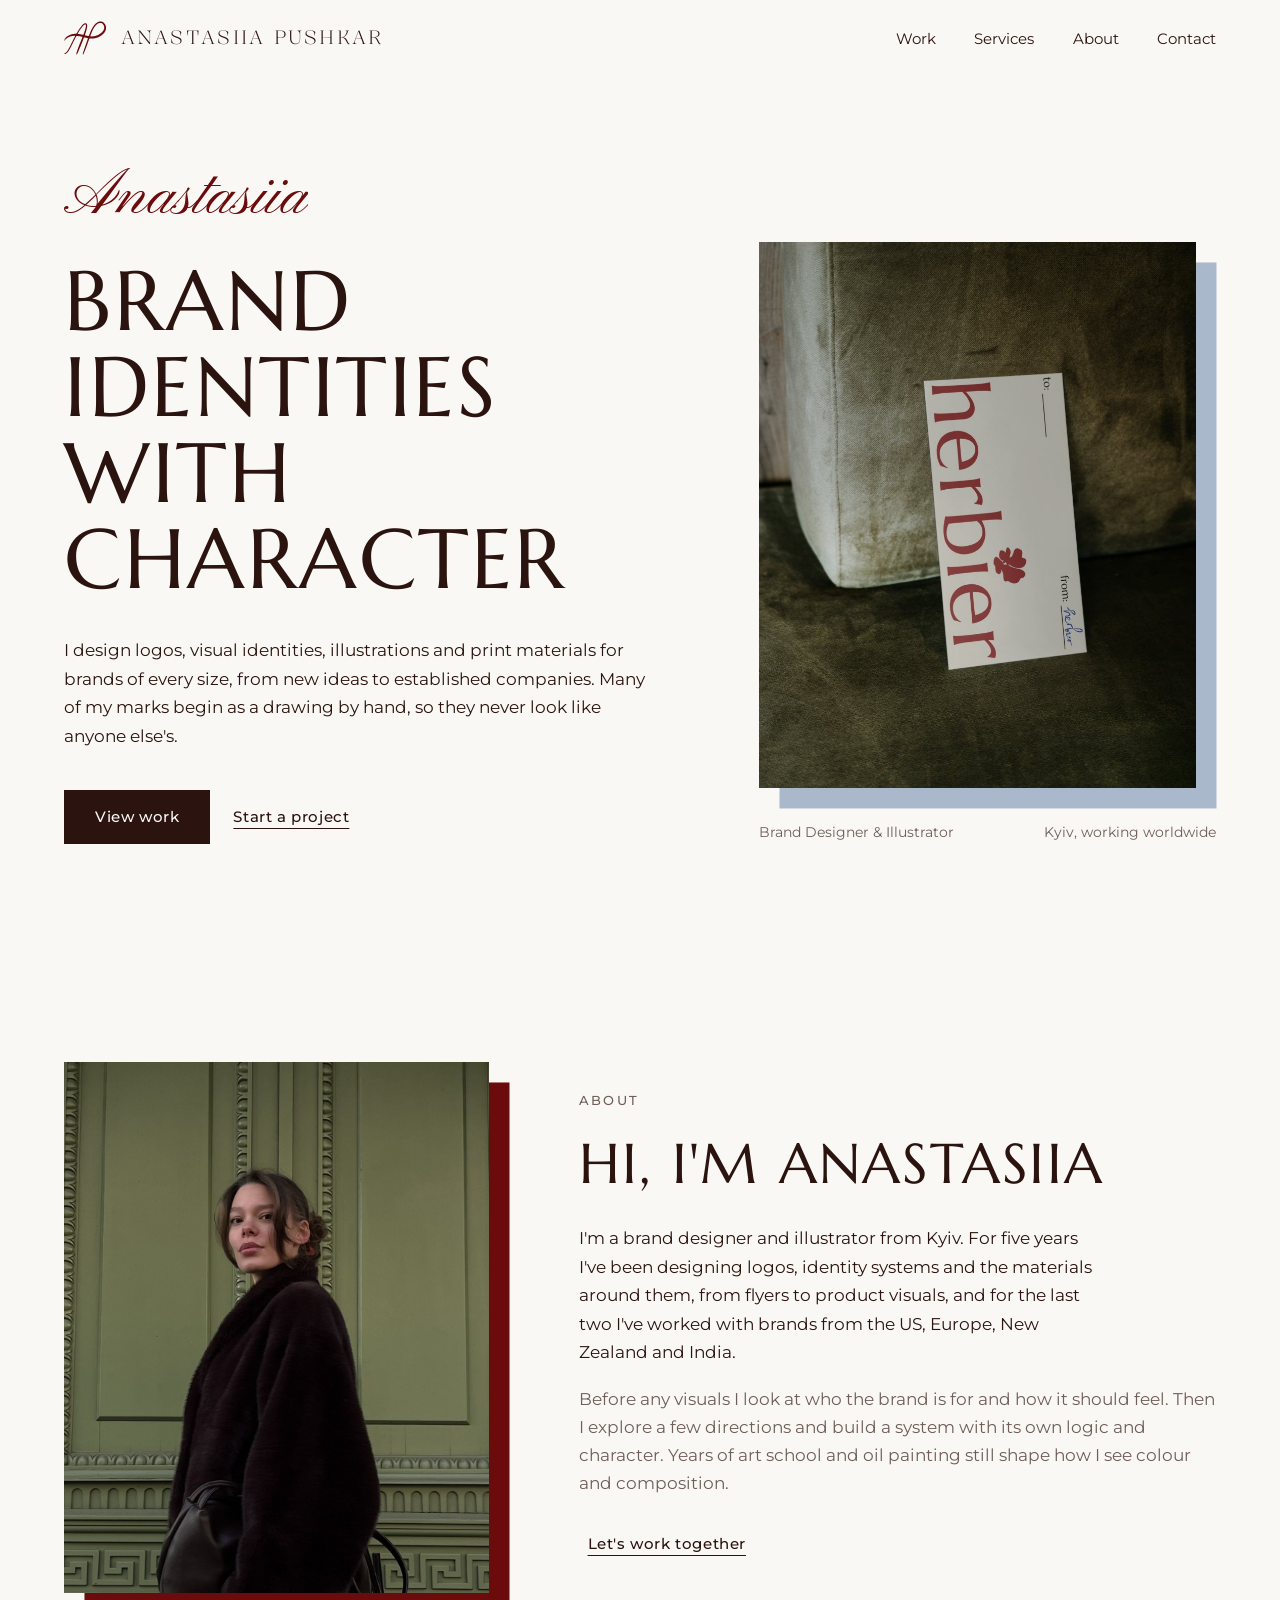
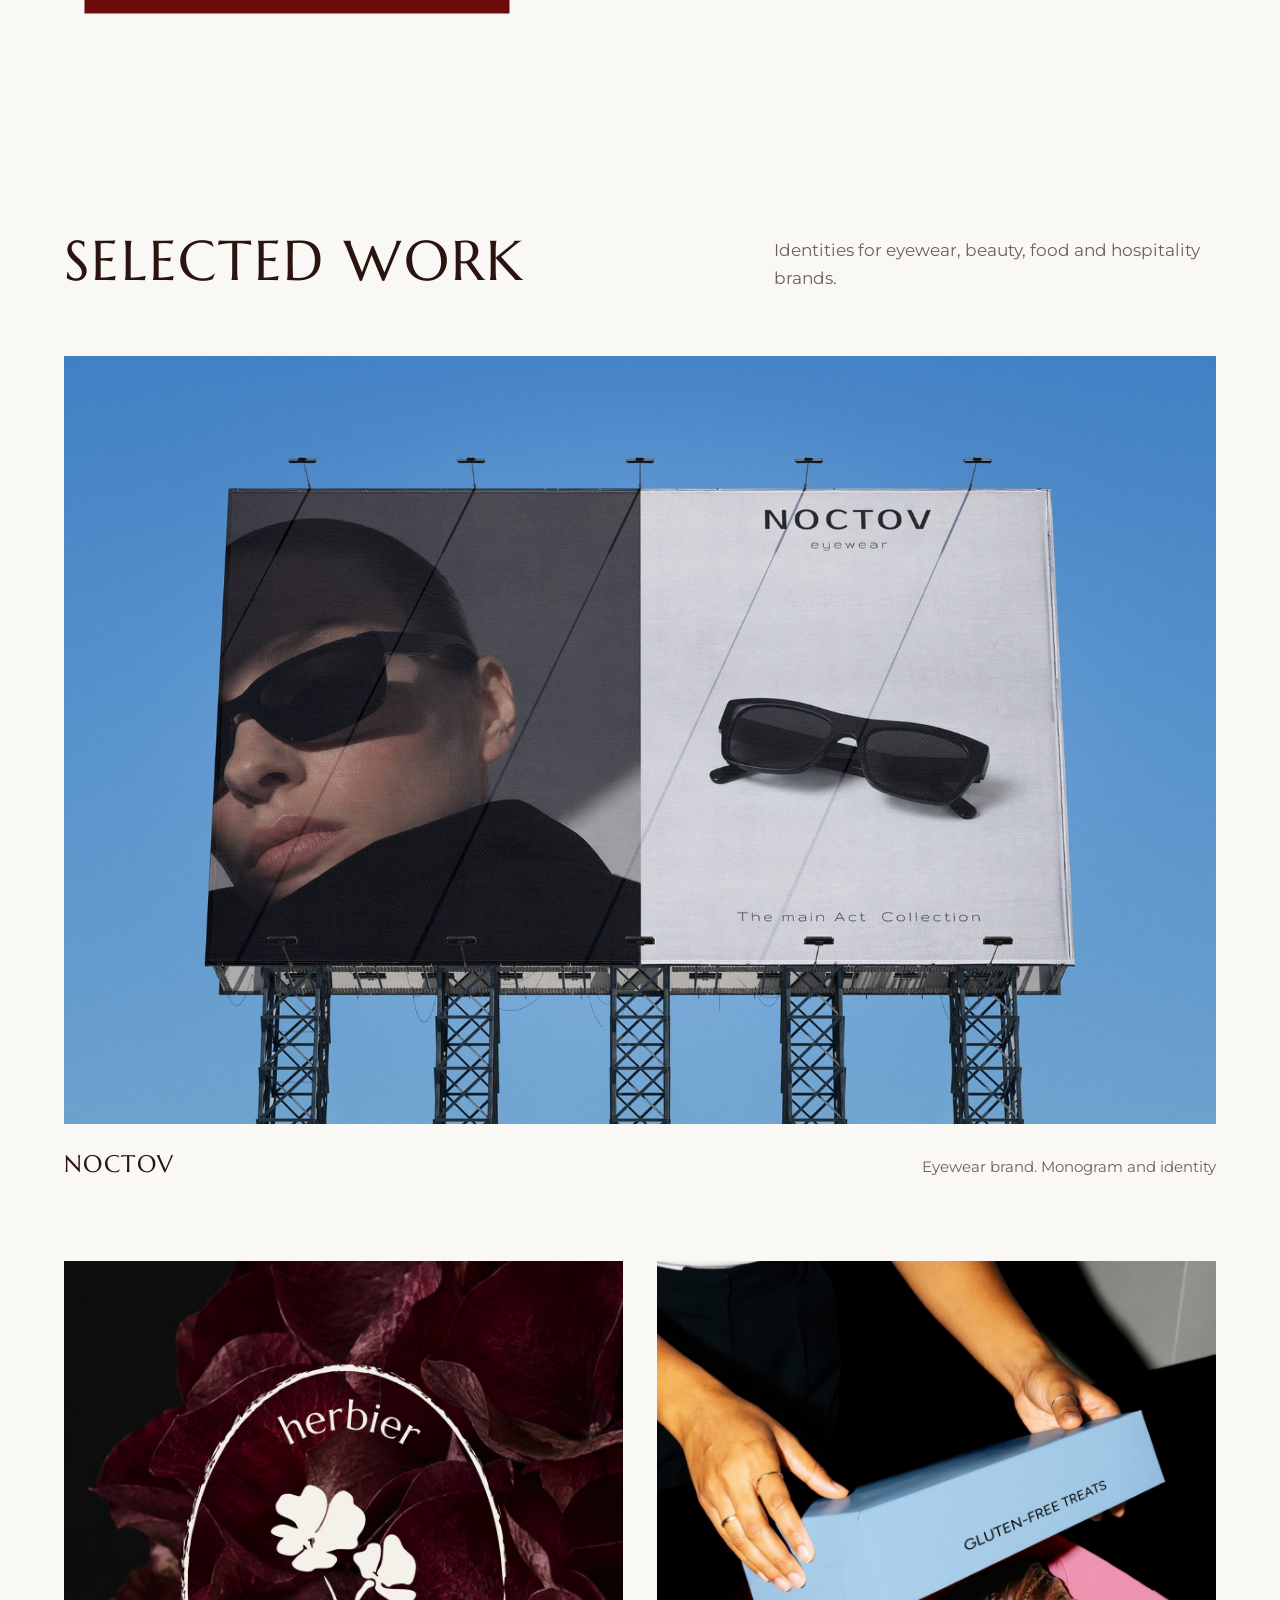
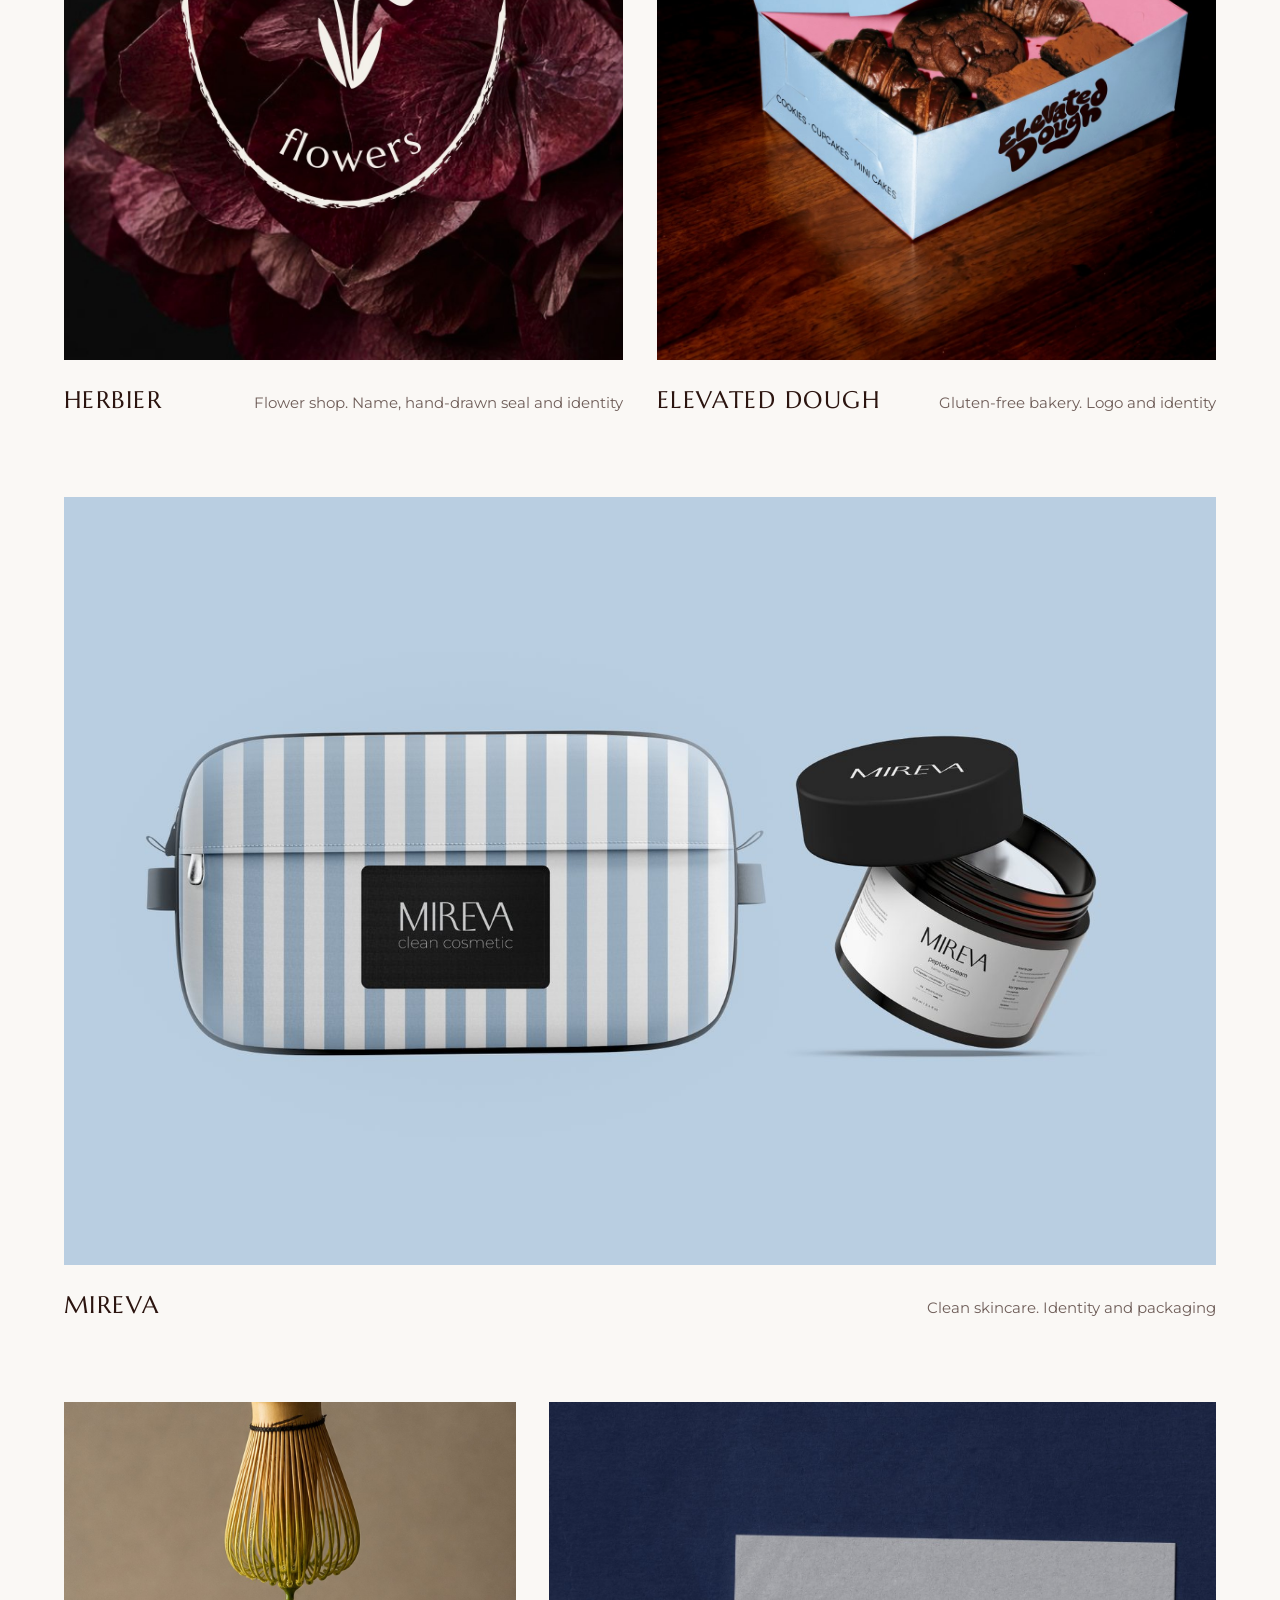
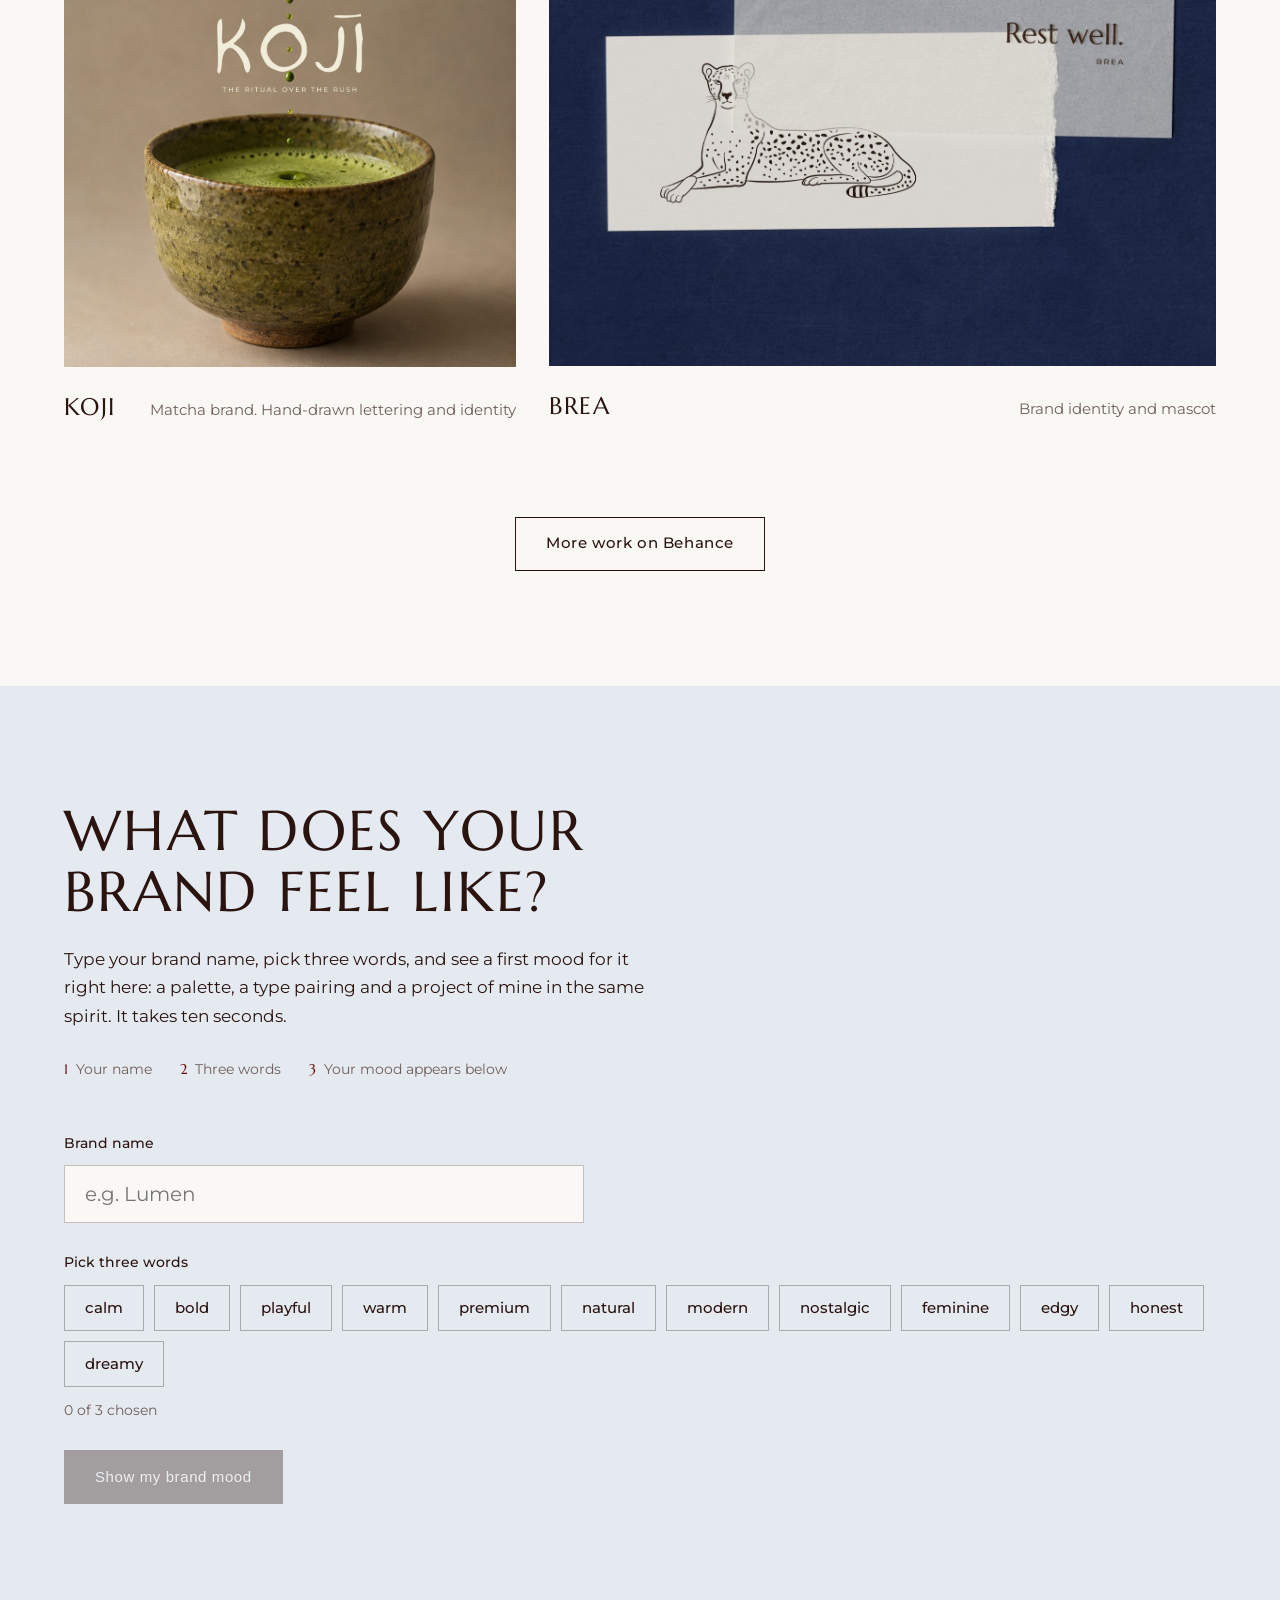
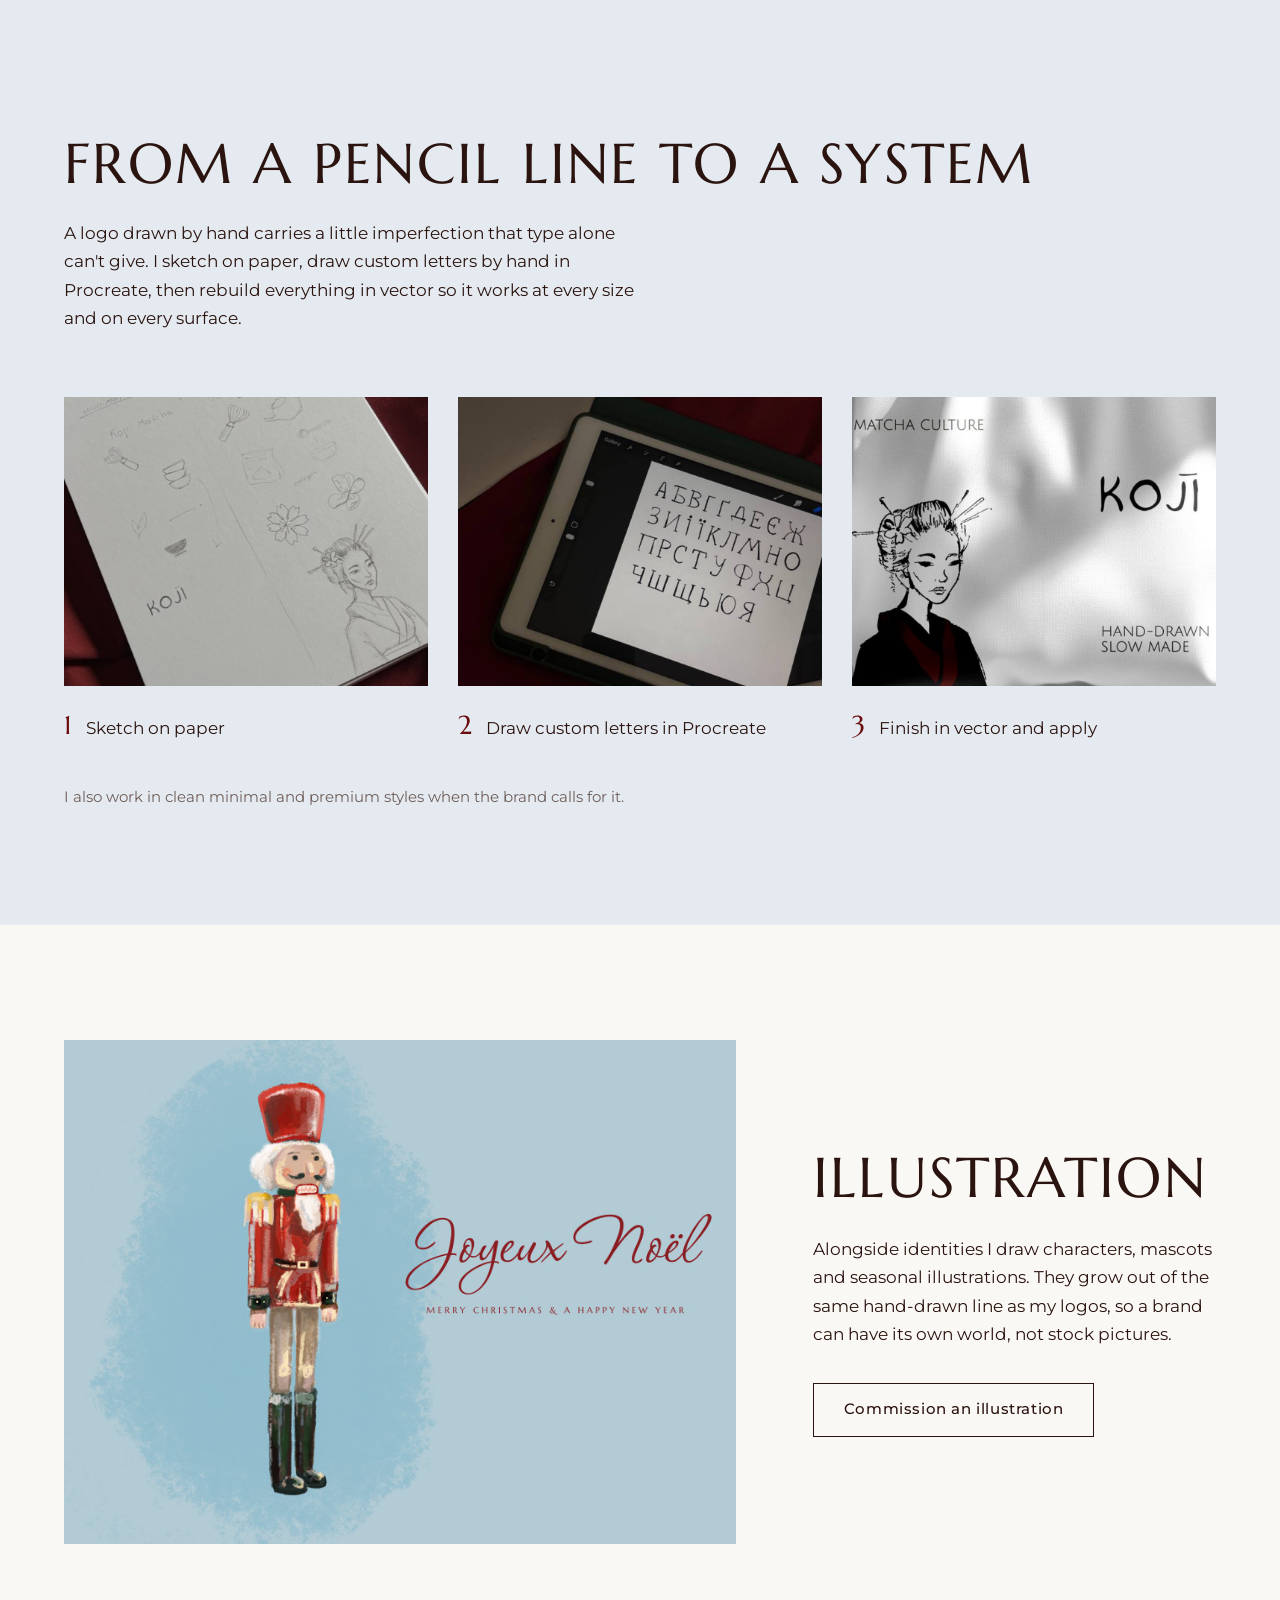
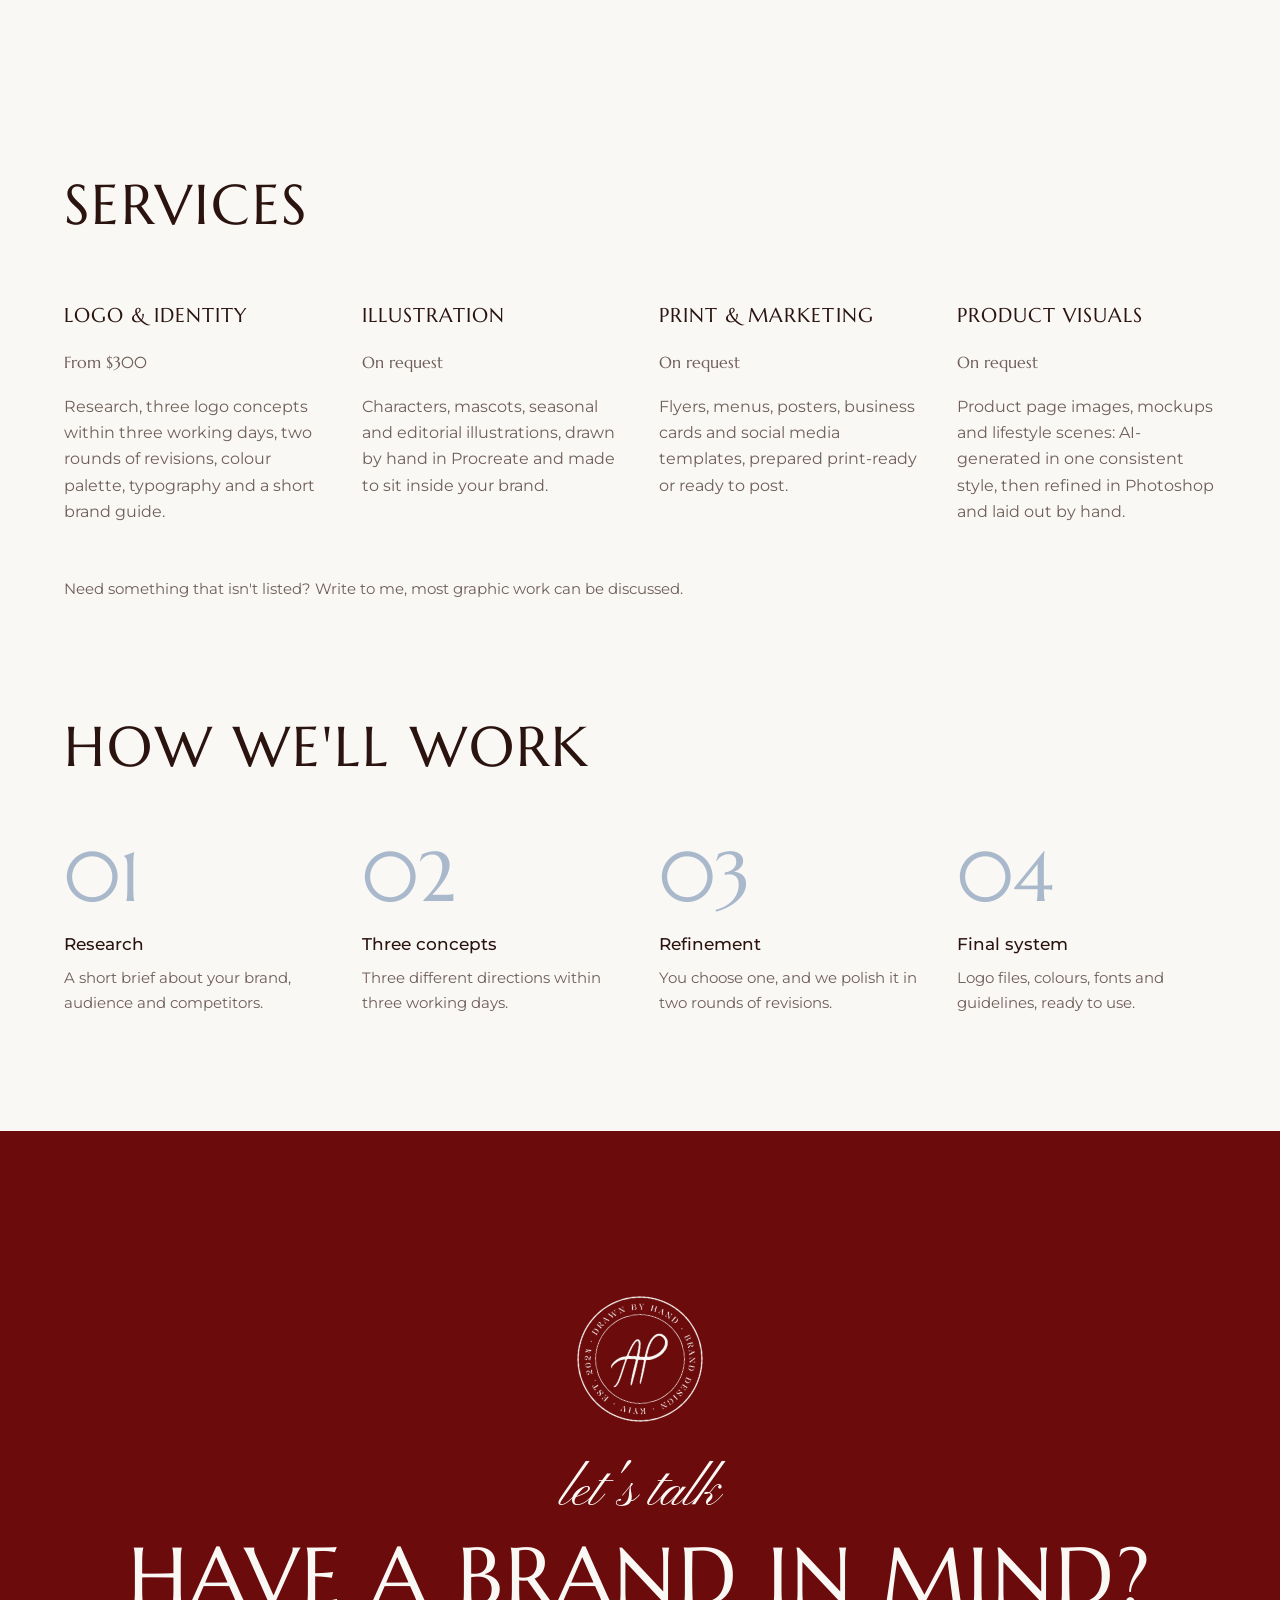
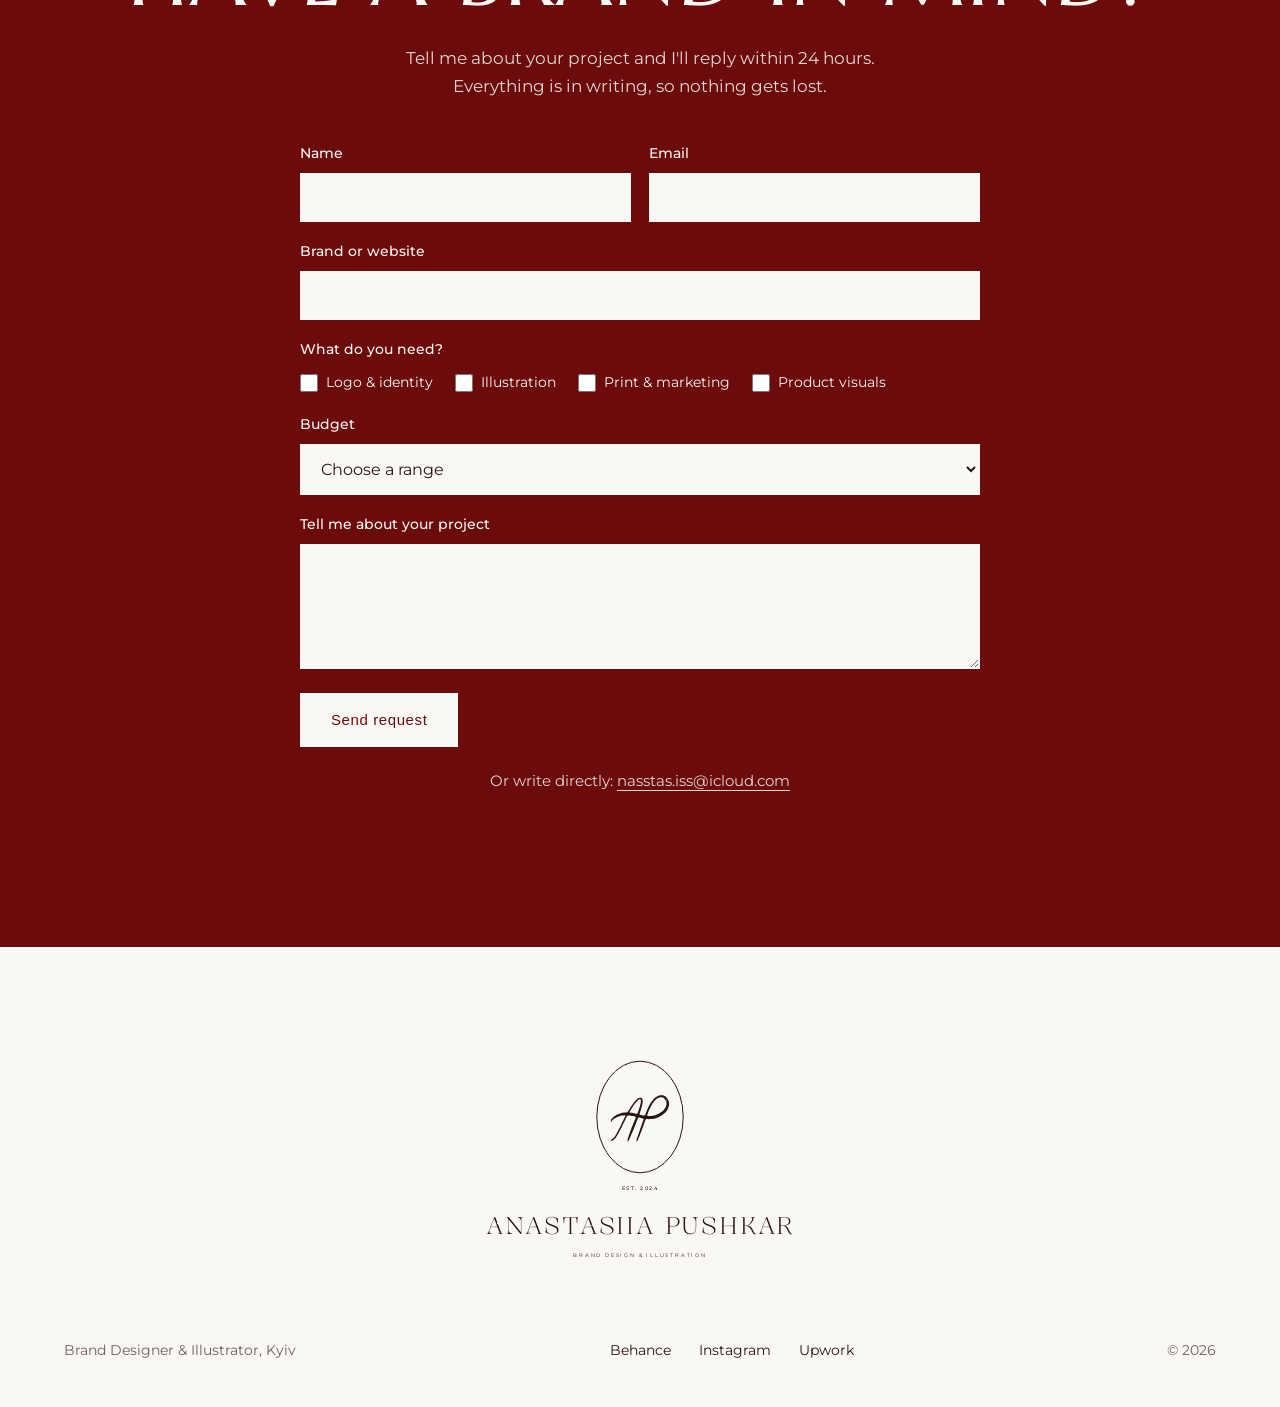
==== commit c83b1879: "Brand mood: personal copy, reasons, form handoff, copy and share, mobile fix Co-Authored-By: Claude " ====
--- a/index.html
+++ b/index.html
@@ -153,7 +153,15 @@
   .mood-go{justify-self:start}
   .mood-go:disabled{opacity:.35;cursor:not-allowed}
   .result{margin-top:clamp(48px,6vw,80px);background:var(--paper);display:grid;grid-template-columns:1.1fr .9fr;opacity:0;transform:translateY(16px);transition:opacity .6s ease,transform .6s ease}
+  .result[hidden]{display:none}
   .result.show{opacity:1;transform:none}
+  .why .say{font-size:17px}
+  .why h4{font-size:13px;font-weight:500;letter-spacing:.06em;color:var(--ink-soft);margin-bottom:4px}
+  .why .reason p{font-size:15px}
+  .why .sec{display:flex;gap:6px 18px;flex-wrap:wrap;margin-top:14px;align-items:center}
+  .why .sec .btn{height:40px;font:500 14px "Montserrat",sans-serif;background:transparent;color:var(--ink);cursor:pointer}
+  .why .actions .btn-solid{height:auto;min-height:54px;padding:14px 26px;text-align:center}
+  .why .toast{font-size:13px;color:var(--burgundy);min-height:1em}
   .board{padding:clamp(28px,4vw,56px);display:flex;flex-direction:column;justify-content:center;min-height:440px;transition:background .5s,color .5s}
   .board .sample{font-size:clamp(46px,6.5vw,96px);line-height:1.02;word-break:break-word}
   .board .sub{margin-top:18px;font-size:16px;opacity:.85}
@@ -337,13 +345,19 @@
         </div>
         <div class="why">
           <h3 id="moodTitle"></h3>
-          <p id="moodText"></p>
-          <p class="fonts" id="moodFonts"></p>
+          <p class="say" id="moodText"></p>
+          <div class="reason"><h4>Why this palette</h4><p id="whyPal"></p></div>
+          <div class="reason"><h4>Why this type</h4><p id="whyType"></p><p class="fonts" id="moodFonts"></p></div>
           <div class="like"><img id="likeImg" alt=""><div><span class="muted" style="font-size:14px">A project in this spirit</span><br><a id="likeLink" href="#"></a></div></div>
-          <p class="note">This is a first mood, not a finished identity. The real one starts with research into your audience and market.</p>
-          <div class="actions" style="display:flex;gap:12px;flex-wrap:wrap">
+          <p class="note">This is a first creative direction, not a brand strategy. A real identity starts with research into your audience, market and goals, and that is where we would begin.</p>
+          <div class="actions">
             <a class="btn btn-solid" id="moodMail" href="#contact">Start a project with this mood</a>
-            <button class="btn btn-text" id="moodAgain" type="button">Try other words</button>
+            <div class="sec">
+              <button class="btn btn-text" id="moodCopy" type="button">Copy mood</button>
+              <button class="btn btn-text" id="moodShare" type="button">Share my brand mood</button>
+              <button class="btn btn-text" id="moodAgain" type="button">Try other words</button>
+            </div>
+            <p class="toast" id="moodToast" aria-live="polite"></p>
           </div>
         </div>
       </div>
@@ -405,6 +419,7 @@
     <form class="contact-form" action="https://formsubmit.co/nasstas.iss@icloud.com" method="POST">
       <input type="hidden" name="_subject" value="New project request from your website">
       <input type="hidden" name="_template" value="table">
+      <input type="hidden" name="brand_mood" id="cfMood">
       <input type="hidden" name="_captcha" value="false">
       <input type="text" name="_honey" class="hp" tabindex="-1" autocomplete="off" aria-hidden="true">
       <div class="row2">
@@ -447,21 +462,21 @@
 (function(){
   var WORDS=["calm","bold","playful","warm","premium","natural","modern","nostalgic","feminine","edgy","honest","dreamy"];
   var MOODS=[
-   {id:"quiet",title:"Quiet luxury",tags:{calm:2,premium:3,modern:1,feminine:1},bg:"#F3EFE8",fg:"#2B2622",pal:["#F3EFE8","#D9CFC1","#8C7B6B","#2B2622"],names:["Linen","Sand","Taupe","Espresso"],font:"'Cormorant Garamond',serif",w:500,up:true,fontName:"Cormorant Garamond + Montserrat",text:"Few colours, wide spacing, a thin elegant serif. The brand speaks softly and is noticed for it.",case:"noctov"},
-   {id:"botanical",title:"Botanical, handmade",tags:{natural:3,warm:2,honest:2,calm:1,nostalgic:1},bg:"#EEF0E6",fg:"#3E4A2E",pal:["#EEF0E6","#B9C29A","#6B7A46","#7A1F1A"],names:["Petal","Sage","Olive","Poppy"],font:"'Marcellus',serif",w:400,up:false,fontName:"Marcellus + a hand-drawn mark",text:"Muted greens, a deep red accent and a mark drawn by hand. Feels picked, wrapped and given in person.",case:"herbier"},
-   {id:"sweet",title:"Playful and sweet",tags:{playful:3,warm:2,honest:1,dreamy:1,feminine:1},bg:"#F7E3E6",fg:"#5A2A1E",pal:["#F7E3E6","#F2A7B4","#A9C7E8","#5A2A1E"],names:["Frosting","Strawberry","Blueberry milk","Chocolate"],font:"'Caprasimo',serif",w:400,up:false,fontName:"Caprasimo + Figtree",text:"Round letters, candy colours and doodles. Happy and generous, but still grown-up.",case:"elevated-dough"},
-   {id:"bold",title:"Bold and graphic",tags:{bold:3,edgy:3,modern:2},bg:"#141414",fg:"#F2F0EA",pal:["#141414","#F2F0EA","#D7FF3A","#7A7A7A"],names:["Ink","Chalk","Signal","Concrete"],font:"'Syne',sans-serif",w:700,up:true,fontName:"Syne + Montserrat",text:"High contrast, heavy type, one loud accent. Made to be seen from across the street.",case:"noctov"},
-   {id:"night",title:"Soft night ritual",tags:{dreamy:3,calm:2,premium:1,feminine:2,warm:1},bg:"#1E2A44",fg:"#F3E9DA",pal:["#1E2A44","#F3E9DA","#C9A46A","#9EC3E6"],names:["Midnight","Cream","Gold","Sky"],font:"'Bodoni Moda',serif",w:400,up:false,italic:true,fontName:"Bodoni Moda italic + Montserrat",text:"Deep blue, cream and a touch of gold. Slow, warm, made for the end of the day.",case:"brea"},
-   {id:"heritage",title:"Warm heritage",tags:{nostalgic:3,warm:2,honest:2,bold:1},bg:"#F1E6D4",fg:"#3B2416",pal:["#F1E6D4","#C8833F","#6E3B22","#2F4A3A"],names:["Parchment","Caramel","Leather","Bottle green"],font:"'Young Serif',serif",w:400,up:false,fontName:"Young Serif + Montserrat",text:"Old-school serifs, stamps and earthy tones. Feels like it has been around for decades.",case:"koji"},
-   {id:"clean",title:"Clean and modern",tags:{modern:3,calm:1,honest:2,natural:1,premium:1},bg:"#F6F7F8",fg:"#1F2A33",pal:["#F6F7F8","#DCE6EE","#7FA3BE","#1F2A33"],names:["Air","Mist","Water","Slate"],font:"'Montserrat',sans-serif",w:500,up:true,fontName:"Montserrat + Montserrat",text:"Clean sans-serif, pale blues and lots of white. Clear and trustworthy, nothing extra.",case:"mireva"},
-   {id:"feminine",title:"Romantic editorial",tags:{feminine:3,dreamy:2,premium:2,playful:1},bg:"#F4E9E4",fg:"#4A2230",pal:["#F4E9E4","#E3BFC4","#A86476","#4A2230"],names:["Blush","Rose","Mauve","Plum"],font:"'Kalnia',serif",w:300,up:true,fontName:"Kalnia + Montserrat",text:"Dusty pinks and a high-contrast serif, like a fashion magazine cover.",case:"mireva"}
+   {id:"quiet",title:"Quiet luxury",tags:{calm:2,premium:3,modern:1,feminine:1},bg:"#F3EFE8",fg:"#2B2622",pal:["#F3EFE8","#D9CFC1","#8C7B6B","#2B2622"],names:["Linen","Sand","Taupe","Espresso"],font:"'Cormorant Garamond',serif",w:500,up:true,fontName:"Cormorant Garamond + Montserrat",say:"To me that sounds like a brand that never has to raise its voice. I would keep {n} restrained and confident, so people notice it exactly because it is so calm.",palWhy:"Linen, sand and taupe make a soft, expensive base, and espresso gives weight to the logo and text. Nothing shouts, so your product stays the star.",typeWhy:"Cormorant Garamond is thin and refined, like engraving on good paper. Montserrat keeps everyday text clean and easy to read.",case:"noctov"},
+   {id:"botanical",title:"Botanical, handmade",tags:{natural:3,warm:2,honest:2,calm:1,nostalgic:1},bg:"#EEF0E6",fg:"#3E4A2E",pal:["#EEF0E6","#B9C29A","#6B7A46","#7A1F1A"],names:["Petal","Sage","Olive","Poppy"],font:"'Marcellus',serif",w:400,up:false,fontName:"Marcellus + a hand-drawn mark",say:"I hear something made by hand: flowers wrapped in paper, a note written with a real pen. I would give {n} a mark drawn by hand, so it feels personal from the first glance.",palWhy:"Sage and olive come straight from the garden and keep things calm. Poppy red is the small surprise that makes the brand memorable.",typeWhy:"Marcellus has the gentle, carved feel of old botanical prints, and a hand-drawn mark next to it adds a warmth no font can give.",case:"herbier"},
+   {id:"sweet",title:"Playful and sweet",tags:{playful:3,warm:2,honest:1,dreamy:1,feminine:1},bg:"#F7E3E6",fg:"#5A2A1E",pal:["#F7E3E6","#F2A7B4","#A9C7E8","#5A2A1E"],names:["Frosting","Strawberry","Blueberry milk","Chocolate"],font:"'Caprasimo',serif",w:400,up:false,fontName:"Caprasimo + Figtree",say:"This one makes me smile. I would make {n} feel like a treat: generous, a little cheeky, but never childish.",palWhy:"Frosting pink and blueberry milk are soft and almost edible, and chocolate brown keeps everything grounded and readable.",typeWhy:"Caprasimo is round and juicy, perfect for a name you want people to say out loud. Figtree keeps the small text friendly and clear.",case:"elevated-dough"},
+   {id:"bold",title:"Bold and graphic",tags:{bold:3,edgy:3,modern:2},bg:"#141414",fg:"#F2F0EA",pal:["#141414","#F2F0EA","#D7FF3A","#7A7A7A"],names:["Ink","Chalk","Signal","Concrete"],font:"'Syne',sans-serif",w:700,up:true,fontName:"Syne + Montserrat",say:"You want {n} to be impossible to miss. I would build it on strong contrast and confident type, the kind of brand you recognise from across the street.",palWhy:"Ink and chalk give maximum contrast. Signal green is used sparingly, so every time it appears it grabs attention.",typeWhy:"Syne is wide and a little unusual, which gives the name character at large sizes. Montserrat stays neutral and lets it lead.",case:"noctov"},
+   {id:"night",title:"Soft night ritual",tags:{dreamy:3,calm:2,premium:1,feminine:2,warm:1},bg:"#1E2A44",fg:"#F3E9DA",pal:["#1E2A44","#F3E9DA","#C9A46A","#9EC3E6"],names:["Midnight","Cream","Gold","Sky"],font:"'Bodoni Moda',serif",w:400,up:false,italic:true,fontName:"Bodoni Moda italic + Montserrat",say:"It sounds like the end of a long day: lights down, something soft and slow. I would make {n} feel like a small ritual people look forward to.",palWhy:"Midnight blue sets the mood, cream keeps it warm rather than cold, and a touch of gold makes it feel like a little luxury.",typeWhy:"Bodoni Moda in italic is elegant and a little sensual, like a handwritten invitation. Montserrat takes care of the practical details.",case:"brea"},
+   {id:"heritage",title:"Warm heritage",tags:{nostalgic:3,warm:2,honest:2,bold:1},bg:"#F1E6D4",fg:"#3B2416",pal:["#F1E6D4","#C8833F","#6E3B22","#2F4A3A"],names:["Parchment","Caramel","Leather","Bottle green"],font:"'Young Serif',serif",w:400,up:false,fontName:"Young Serif + Montserrat",say:"I picture a place with history: worn wood, recipes passed down. I would give {n} the feeling that it has been around for years, even if it launches tomorrow.",palWhy:"Parchment and caramel feel warm and familiar, leather adds depth, and bottle green brings a classic, trustworthy note.",typeWhy:"Young Serif has soft, chunky serifs that feel friendly and old-school. Paired with Montserrat it stays readable on modern screens.",case:"koji"},
+   {id:"clean",title:"Clean and modern",tags:{modern:3,calm:1,honest:2,natural:1,premium:1},bg:"#F6F7F8",fg:"#1F2A33",pal:["#F6F7F8","#DCE6EE","#7FA3BE","#1F2A33"],names:["Air","Mist","Water","Slate"],font:"'Montserrat',sans-serif",w:500,up:true,fontName:"Montserrat + Montserrat",say:"You want {n} to feel clear and honest, with nothing extra. I would keep it simple and light, so people trust it at first sight.",palWhy:"Plenty of white and pale blue feel fresh and open. Slate gives the text enough weight to stay sharp and serious.",typeWhy:"Montserrat in two weights is all it needs: modern, precise and easy to use everywhere, from a label to an app.",case:"mireva"},
+   {id:"feminine",title:"Romantic editorial",tags:{feminine:3,dreamy:2,premium:2,playful:1},bg:"#F4E9E4",fg:"#4A2230",pal:["#F4E9E4","#E3BFC4","#A86476","#4A2230"],names:["Blush","Rose","Mauve","Plum"],font:"'Kalnia',serif",w:300,up:true,fontName:"Kalnia + Montserrat",say:"This feels like a fashion magazine opened on a slow Sunday. I would make {n} soft and romantic, with enough confidence to feel premium.",palWhy:"Blush and rose are delicate, mauve adds depth, and plum makes the logo and text feel grown-up.",typeWhy:"Kalnia has dramatic contrast and a fashion feel, beautiful for the name at large sizes. Montserrat keeps everything else calm.",case:"mireva"}
   ];
   var CASES={noctov:["NOCTOV","img/noctov.jpg"],herbier:["herbier","img/herbier.jpg"],"elevated-dough":["Elevated Dough","img/dough.jpg"],brea:["BREA","img/brea.jpg"],koji:["KOJI","img/koji.jpg"],mireva:["MIREVA","img/mireva.jpg"]};
   var chosen=[], chips=document.getElementById('chips'), go=document.getElementById('moodGo'), count=document.getElementById('count'), nameIn=document.getElementById('brandName');
   WORDS.forEach(function(w){var b=document.createElement('button');b.type='button';b.className='chip';b.textContent=w;b.setAttribute('aria-pressed','false');b.onclick=function(){toggle(w,b)};chips.appendChild(b)});
   function toggle(w,b){var i=chosen.indexOf(w);if(i>-1){chosen.splice(i,1);b.setAttribute('aria-pressed','false')}else if(chosen.length<3){chosen.push(w);b.setAttribute('aria-pressed','true')}update()}
   function update(){count.textContent=chosen.length+' of 3 chosen';go.disabled=chosen.length!==3;Array.prototype.forEach.call(chips.children,function(c){c.disabled=chosen.length===3&&c.getAttribute('aria-pressed')!=='true'});if(!document.getElementById('result').hidden)render()}
-  nameIn.addEventListener('input',function(){if(!document.getElementById('result').hidden)paintName()});
+  nameIn.addEventListener('input',function(){if(!document.getElementById('result').hidden)render()});
   function pick(){var best=null,score=-1;MOODS.forEach(function(m){var s=0;chosen.forEach(function(w){s+=(m.tags[w]||0)});if(s>score){score=s;best=m}});return best}
   var current=null;
   function paintName(){var n=(nameIn.value||'').trim()||'Your brand';var el=document.getElementById('sample');el.textContent=current.up?n.toUpperCase():n}
@@ -470,11 +485,11 @@
     var board=document.getElementById('board');board.style.background=m.bg;board.style.color=m.fg;
     var el=document.getElementById('sample');el.style.fontFamily=m.font;el.style.fontWeight=m.w;el.style.fontStyle=m.italic?'italic':'normal';el.style.letterSpacing=m.up?'.04em':'0';
     paintName();
-    document.getElementById('sampleSub').textContent=chosen.join(' · ');
+    document.getElementById('sampleSub').textContent=chosen.join(', ');
     var sw=document.getElementById('swatches');sw.innerHTML='';
     m.pal.forEach(function(c,i){var d=document.createElement('div');d.style.background=c;var h=c.replace('#','');var L=(parseInt(h.substr(0,2),16)*299+parseInt(h.substr(2,2),16)*587+parseInt(h.substr(4,2),16)*114)/1000;d.style.color=L>150?'#2B140F':'#FAF8F5';if(c.toLowerCase()===m.bg.toLowerCase())d.style.boxShadow='inset 0 0 0 1px rgba(0,0,0,.12)';d.textContent=m.names[i]+' '+c;sw.appendChild(d)});
     document.getElementById('moodTitle').textContent=m.title;
-    document.getElementById('moodText').textContent=m.text;
+    var nm=(nameIn.value||'').trim()||'your brand';document.getElementById('moodText').textContent='You picked '+chosen[0]+', '+chosen[1]+' and '+chosen[2]+'. '+m.say.replace('{n}',nm);document.getElementById('whyPal').textContent=m.palWhy;document.getElementById('whyType').textContent=m.typeWhy;
     document.getElementById('moodFonts').textContent='Type pairing: '+m.fontName;
     var c=CASES[m.case];document.getElementById('likeImg').src=c[1];document.getElementById('likeImg').alt=c[0]+' cover';var a=document.getElementById('likeLink');a.textContent=c[0];a.href='work/'+m.case+'.html';
     var n=(nameIn.value||'').trim()||'my brand';
@@ -483,7 +498,15 @@
   }
   document.getElementById('moodForm').addEventListener('submit',function(e){e.preventDefault();if(chosen.length!==3)return;var r=document.getElementById('result');r.hidden=false;render();requestAnimationFrame(function(){r.classList.add('show')});r.scrollIntoView({behavior:matchMedia('(prefers-reduced-motion: reduce)').matches?'auto':'smooth',block:'start'})});
   document.getElementById('moodAgain').addEventListener('click',function(){chosen=[];Array.prototype.forEach.call(chips.children,function(c){c.setAttribute('aria-pressed','false')});update();var r=document.getElementById('result');r.classList.remove('show');r.hidden=true;document.getElementById('mood').scrollIntoView({behavior:'smooth'})});
-  document.getElementById('moodMail').addEventListener('click',function(e){if(!current)return;var n=(nameIn.value||'').trim();if(n)document.getElementById('cfBrand').value=n;document.getElementById('cfMsg').value='My brand mood: '+current.title+' ('+chosen.join(', ')+'). Palette: '+current.pal.join(', ')+'.\n\nAbout my project: ';});
+  function summary(){var n=(nameIn.value||'').trim()||'My brand';var m=current;return n+' brand mood: '+m.title+'\nWords: '+chosen.join(', ')+'\nPalette: '+m.pal.map(function(c,i){return m.names[i]+' '+c}).join(', ')+'\nType: '+m.fontName}
+  function shareUrl(){var n=(nameIn.value||'').trim();return location.origin+location.pathname+'?w='+encodeURIComponent(chosen.join(','))+(n?'&n='+encodeURIComponent(n):'')+'#mood'}
+  var toastT;function toast(t){var el=document.getElementById('moodToast');el.textContent=t;clearTimeout(toastT);toastT=setTimeout(function(){el.textContent=''},2600)}
+  function copy(t,ok){if(navigator.clipboard&&window.isSecureContext){navigator.clipboard.writeText(t).then(function(){toast(ok)},function(){fallback(t,ok)})}else fallback(t,ok)}
+  function fallback(t,ok){var a=document.createElement('textarea');a.value=t;a.setAttribute('readonly','');a.style.position='fixed';a.style.opacity='0';document.body.appendChild(a);a.select();try{document.execCommand('copy');toast(ok)}catch(e){toast('Could not copy. Select the text and copy it by hand.')}document.body.removeChild(a)}
+  document.getElementById('moodCopy').addEventListener('click',function(){if(current)copy(summary()+'\n\n'+shareUrl(),'Mood copied')});
+  document.getElementById('moodShare').addEventListener('click',function(){if(!current)return;var n=(nameIn.value||'').trim()||'my brand';var data={title:'Brand mood for '+n,text:'My brand mood for '+n+': '+current.title+' ('+chosen.join(', ')+').',url:shareUrl()};if(navigator.share){navigator.share(data).catch(function(){})}else copy(data.url,'Link copied. Send it to your partner or team.')});
+  document.getElementById('moodMail').addEventListener('click',function(){if(!current)return;var n=(nameIn.value||'').trim();if(n)document.getElementById('cfBrand').value=n;var sm=summary();document.getElementById('cfMood').value=sm.replace(/\n/g,' | ');document.getElementById('cfMsg').value=sm+'\n\nAbout my project: ';setTimeout(function(){var t=document.getElementById('cfMsg');try{t.focus({preventScroll:true});t.setSelectionRange(t.value.length,t.value.length)}catch(e){}},700)});
+  (function(){var q=new URLSearchParams(location.search);var w=(q.get('w')||'').split(',').filter(function(x){return WORDS.indexOf(x)>-1}).slice(0,3);if(w.length!==3)return;if(q.get('n'))nameIn.value=q.get('n').slice(0,28);Array.prototype.forEach.call(chips.children,function(b){if(w.indexOf(b.textContent)>-1){chosen.push(b.textContent);b.setAttribute('aria-pressed','true')}});update();var r=document.getElementById('result');r.hidden=false;render();r.classList.add('show');setTimeout(function(){r.scrollIntoView({block:'start'})},300)})();
 })();
 </script>
 </body>
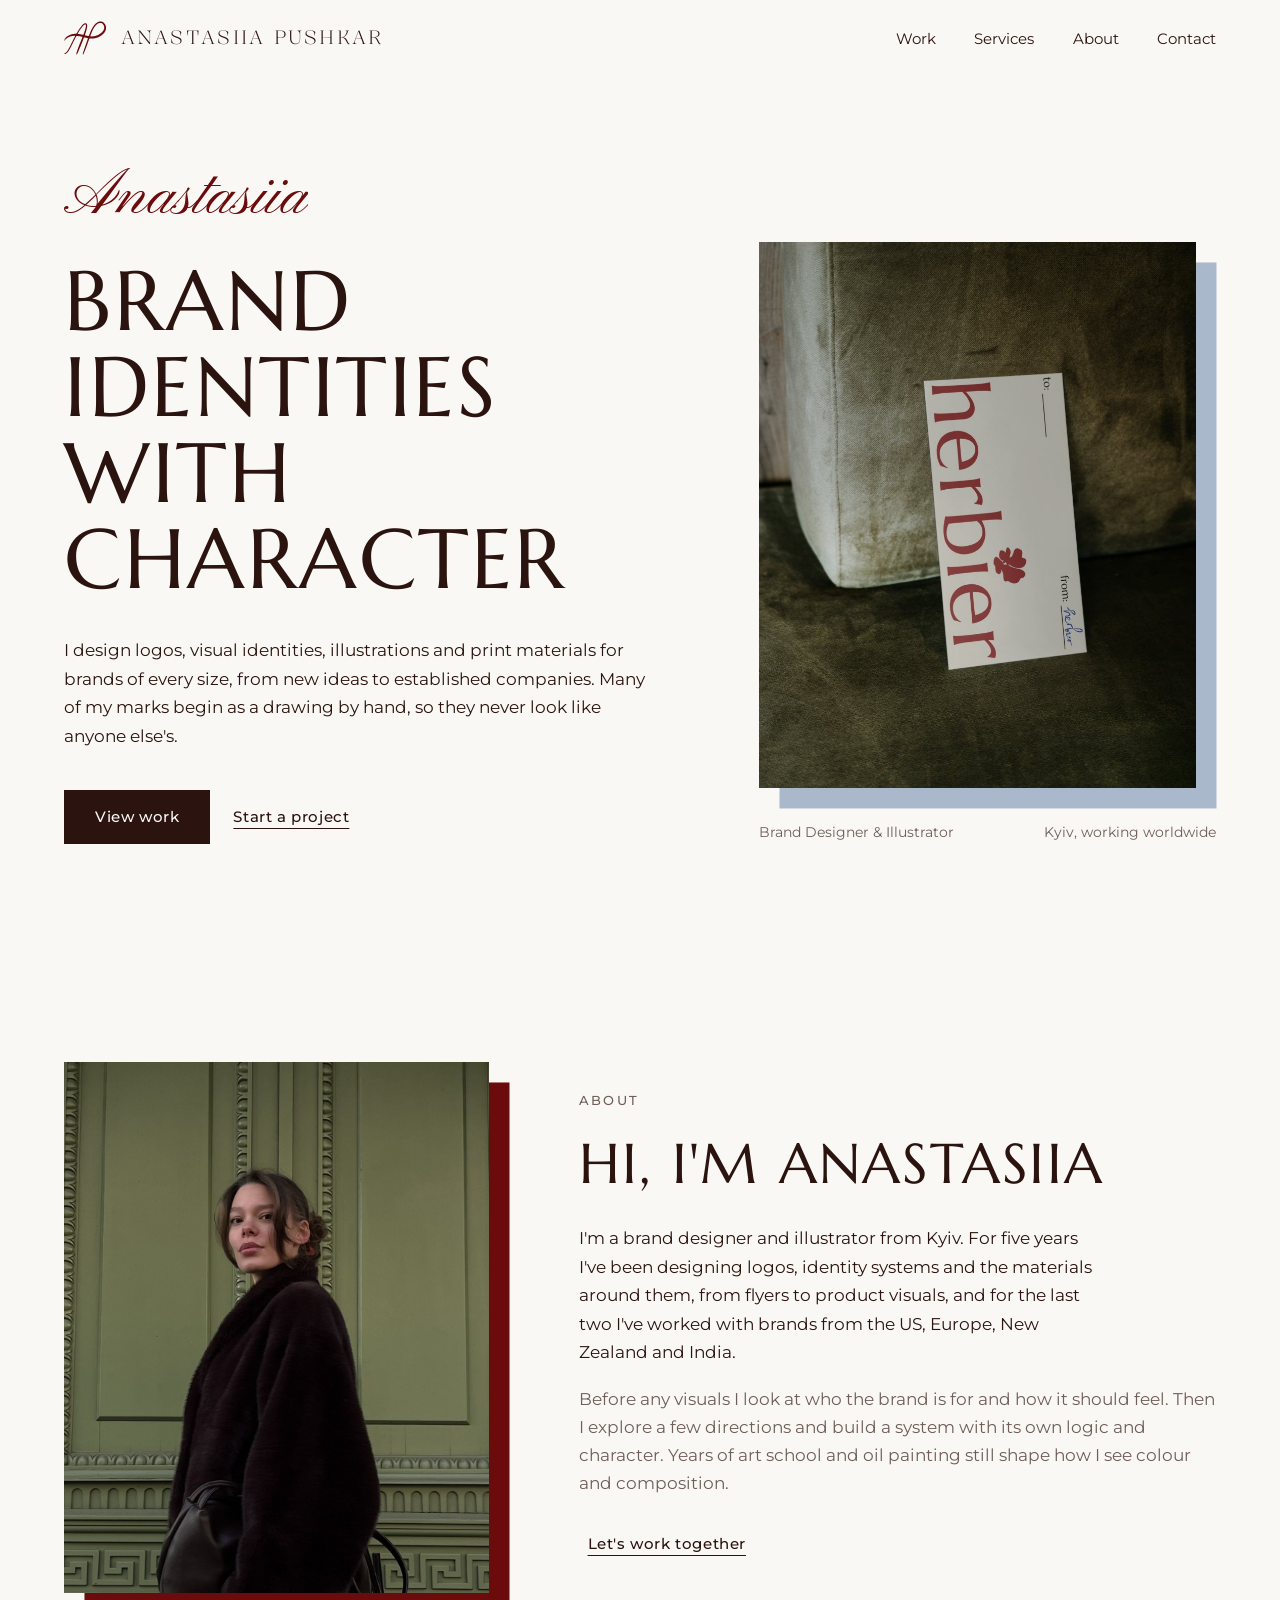
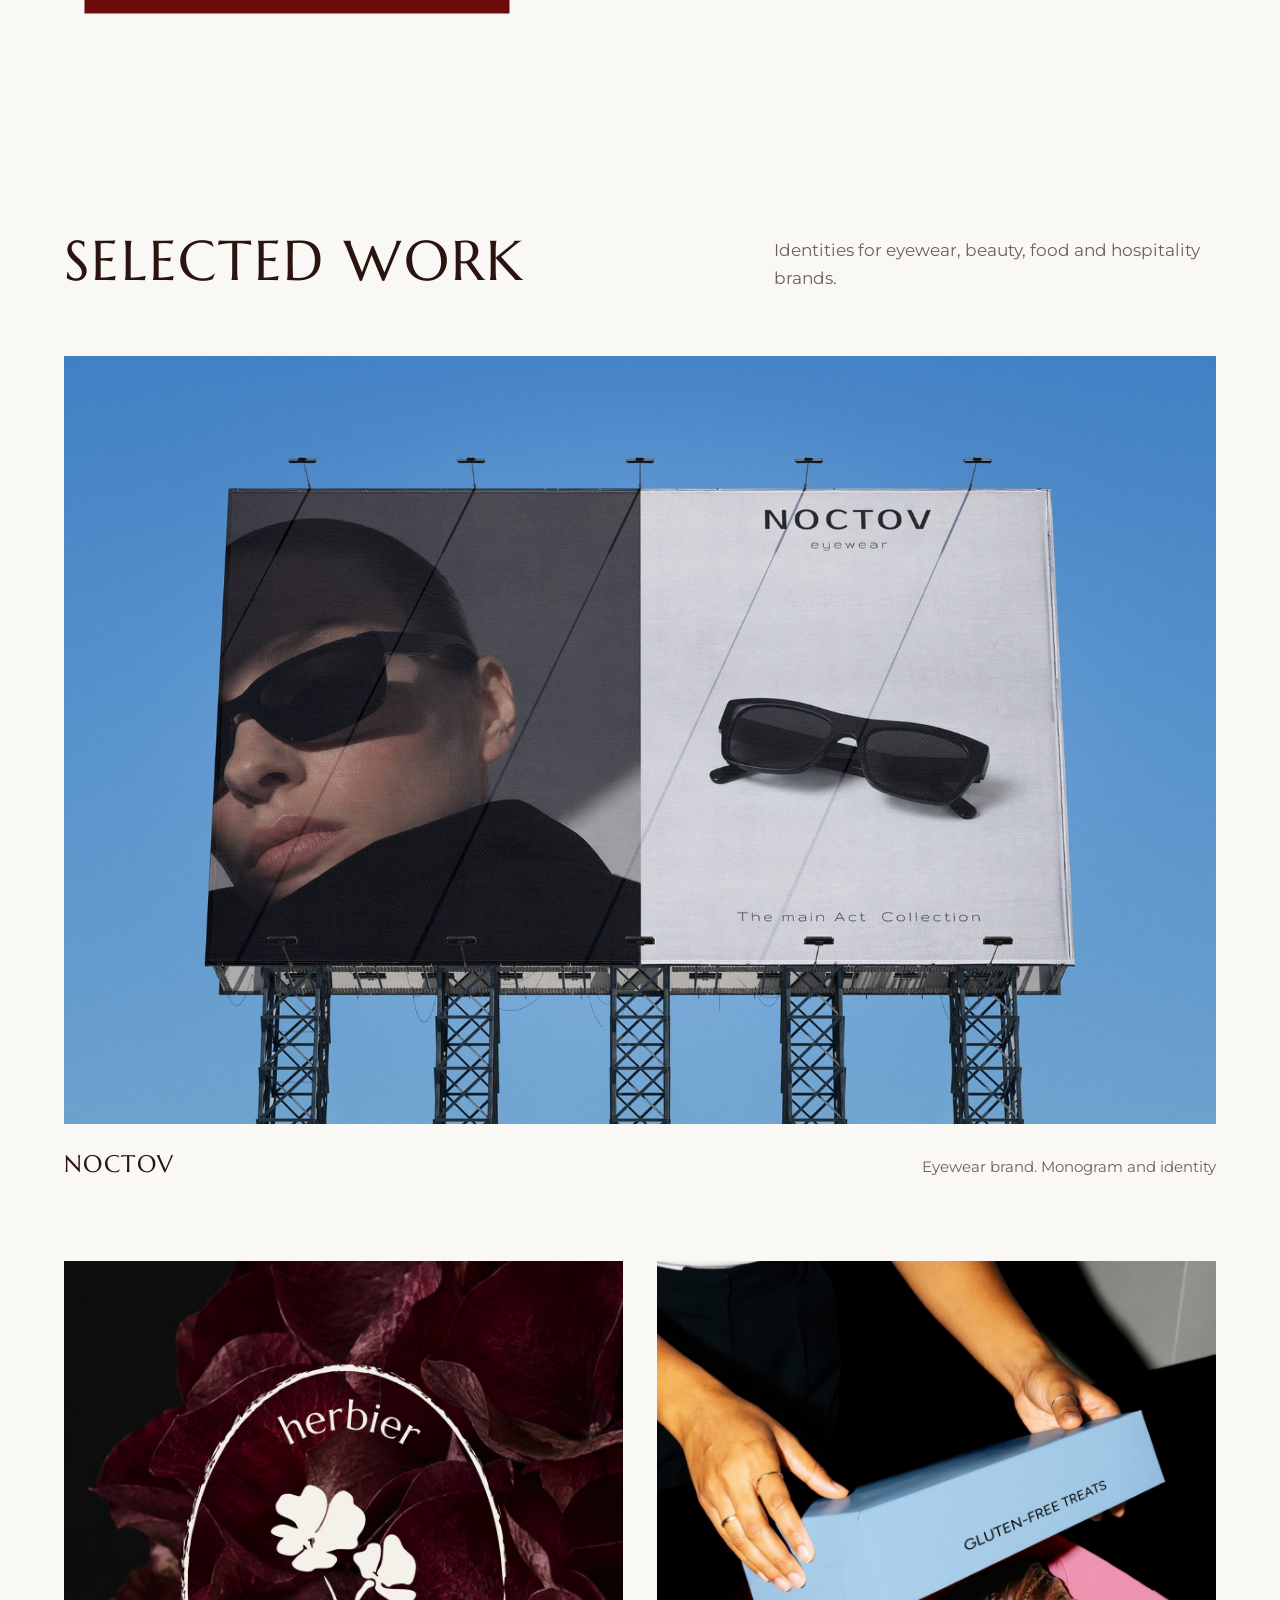
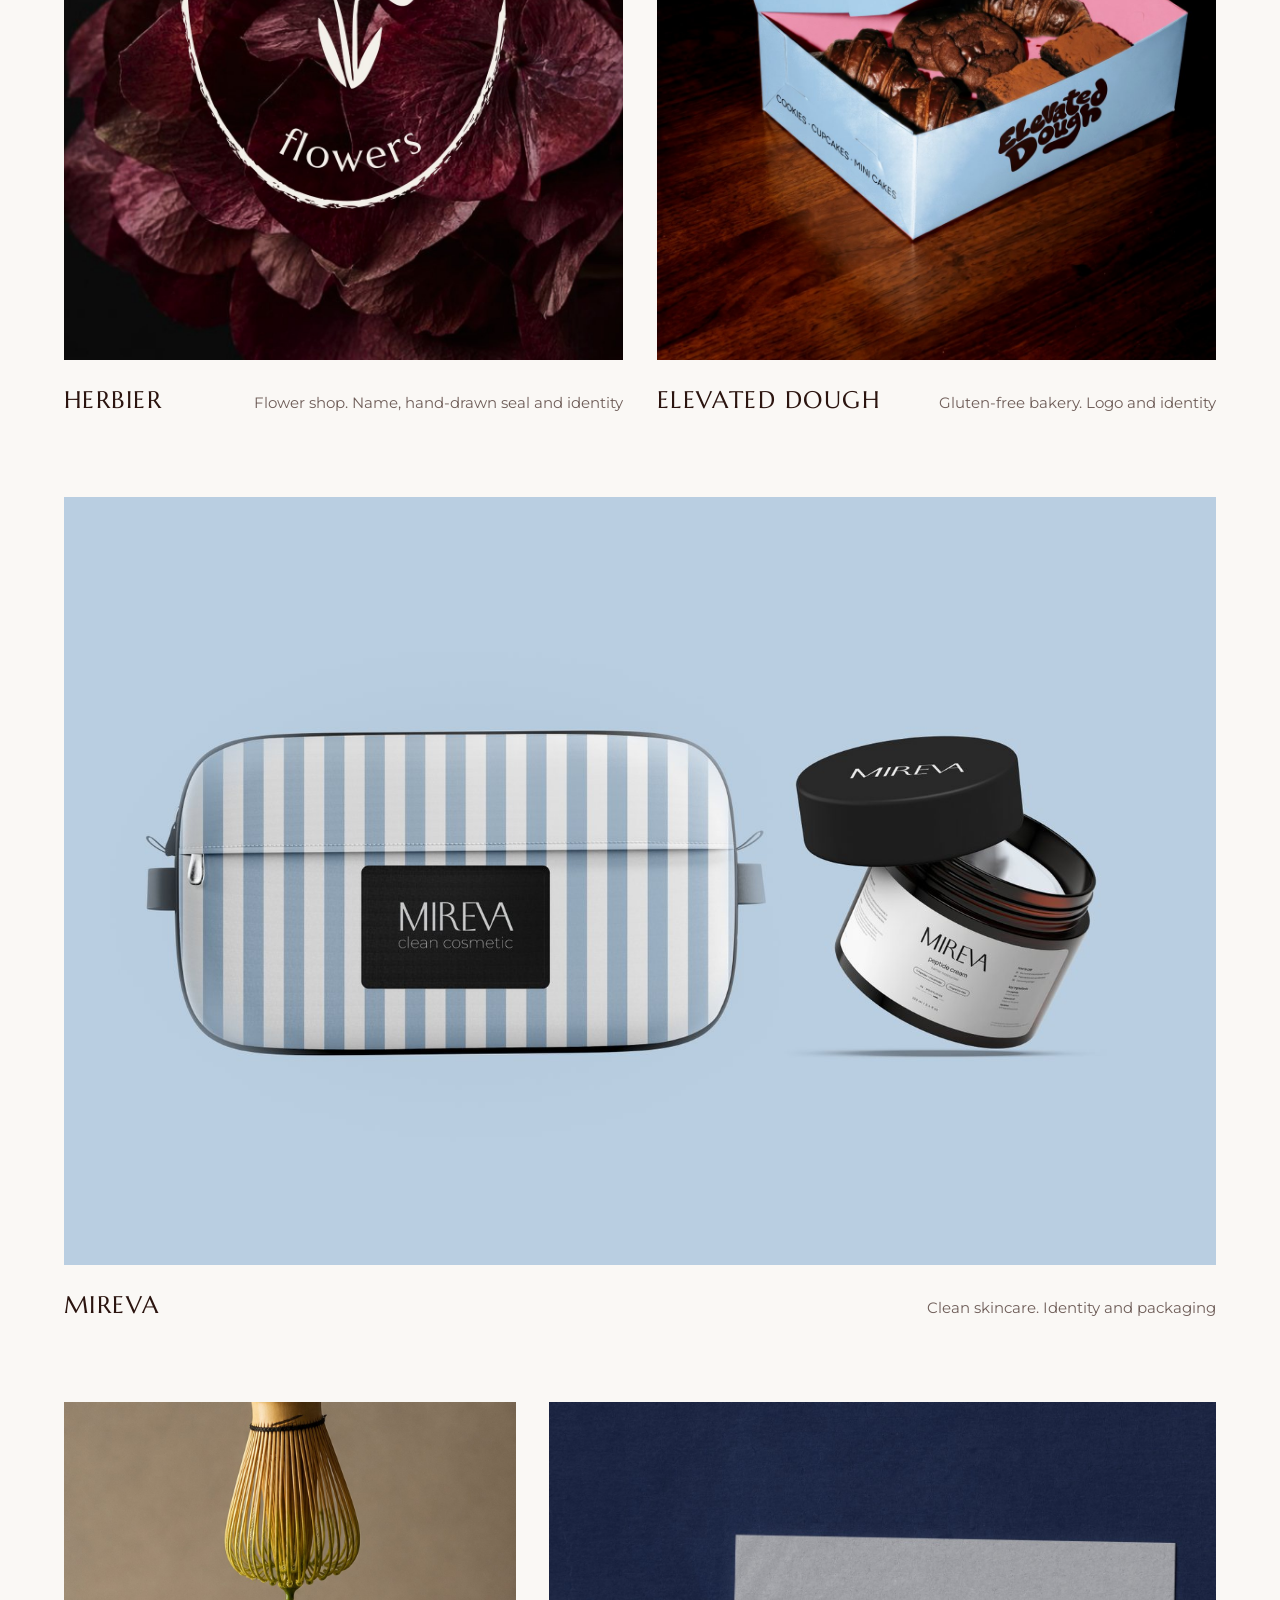
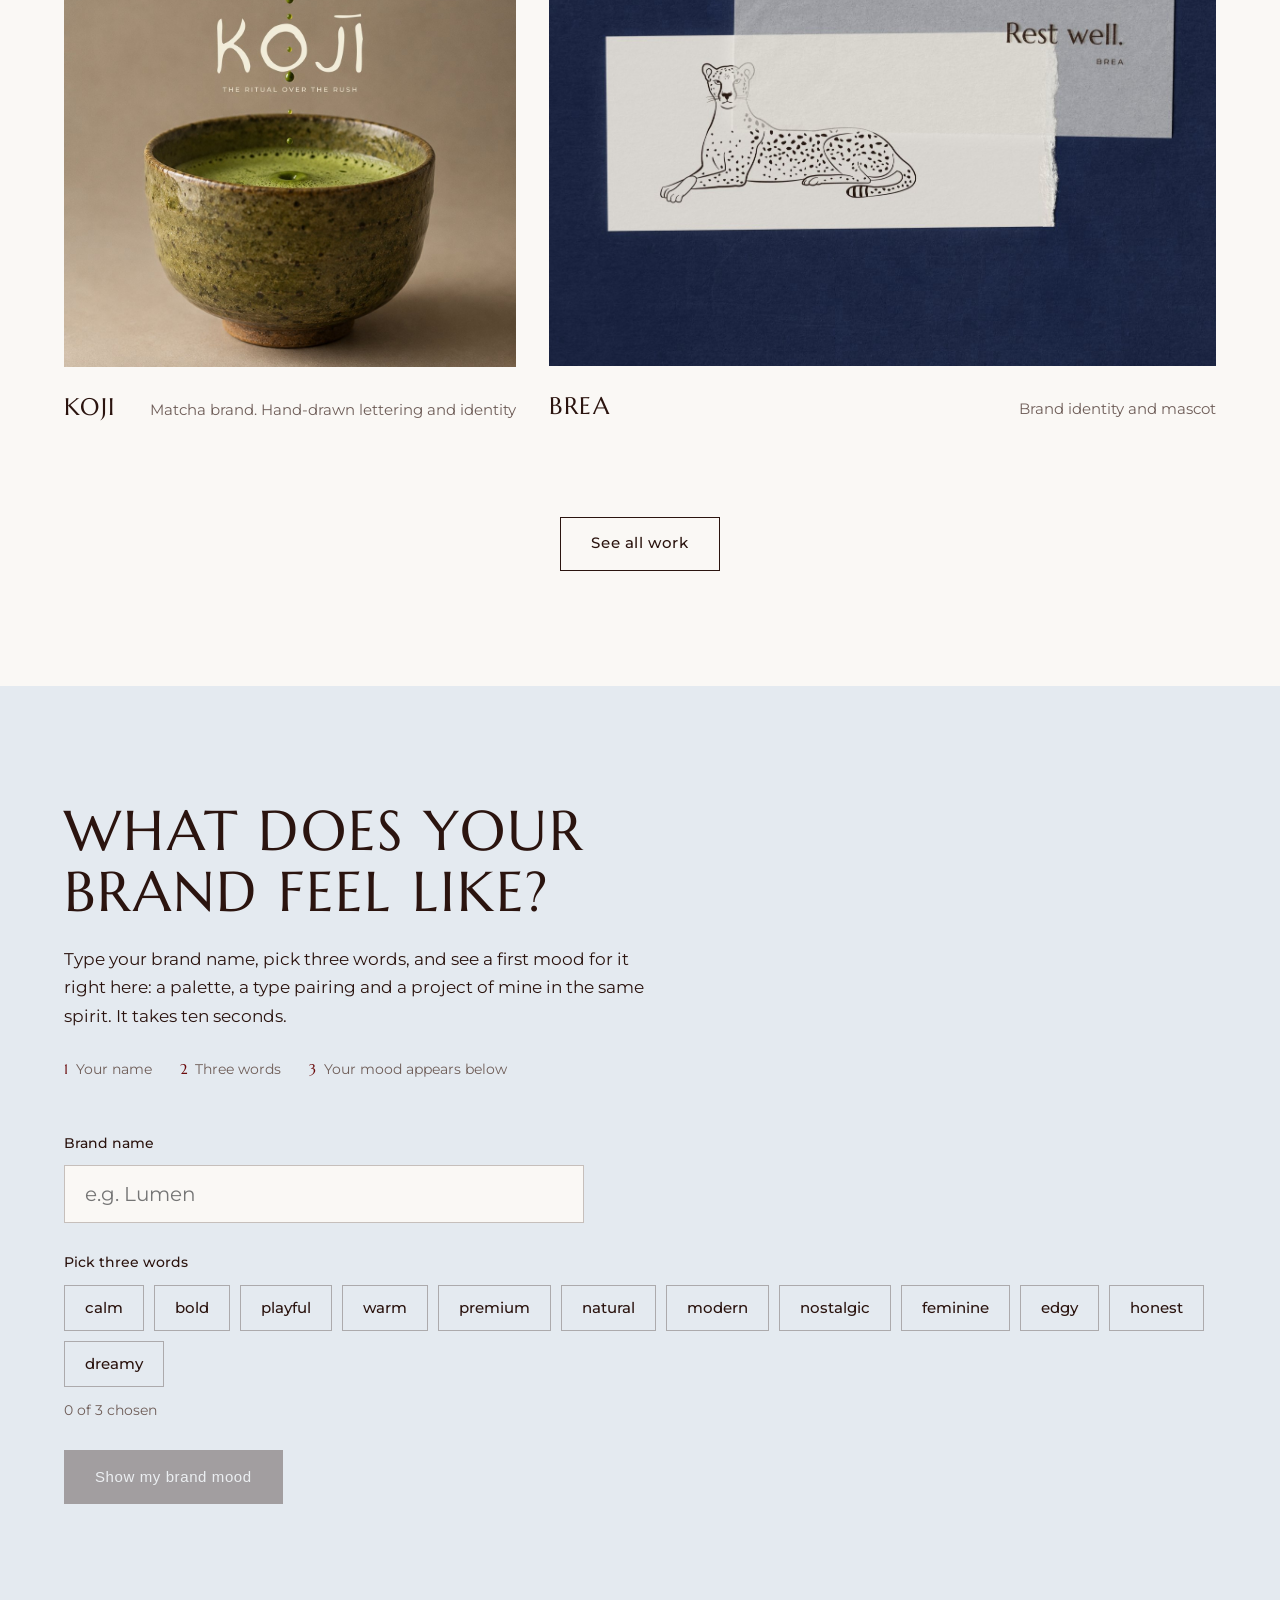
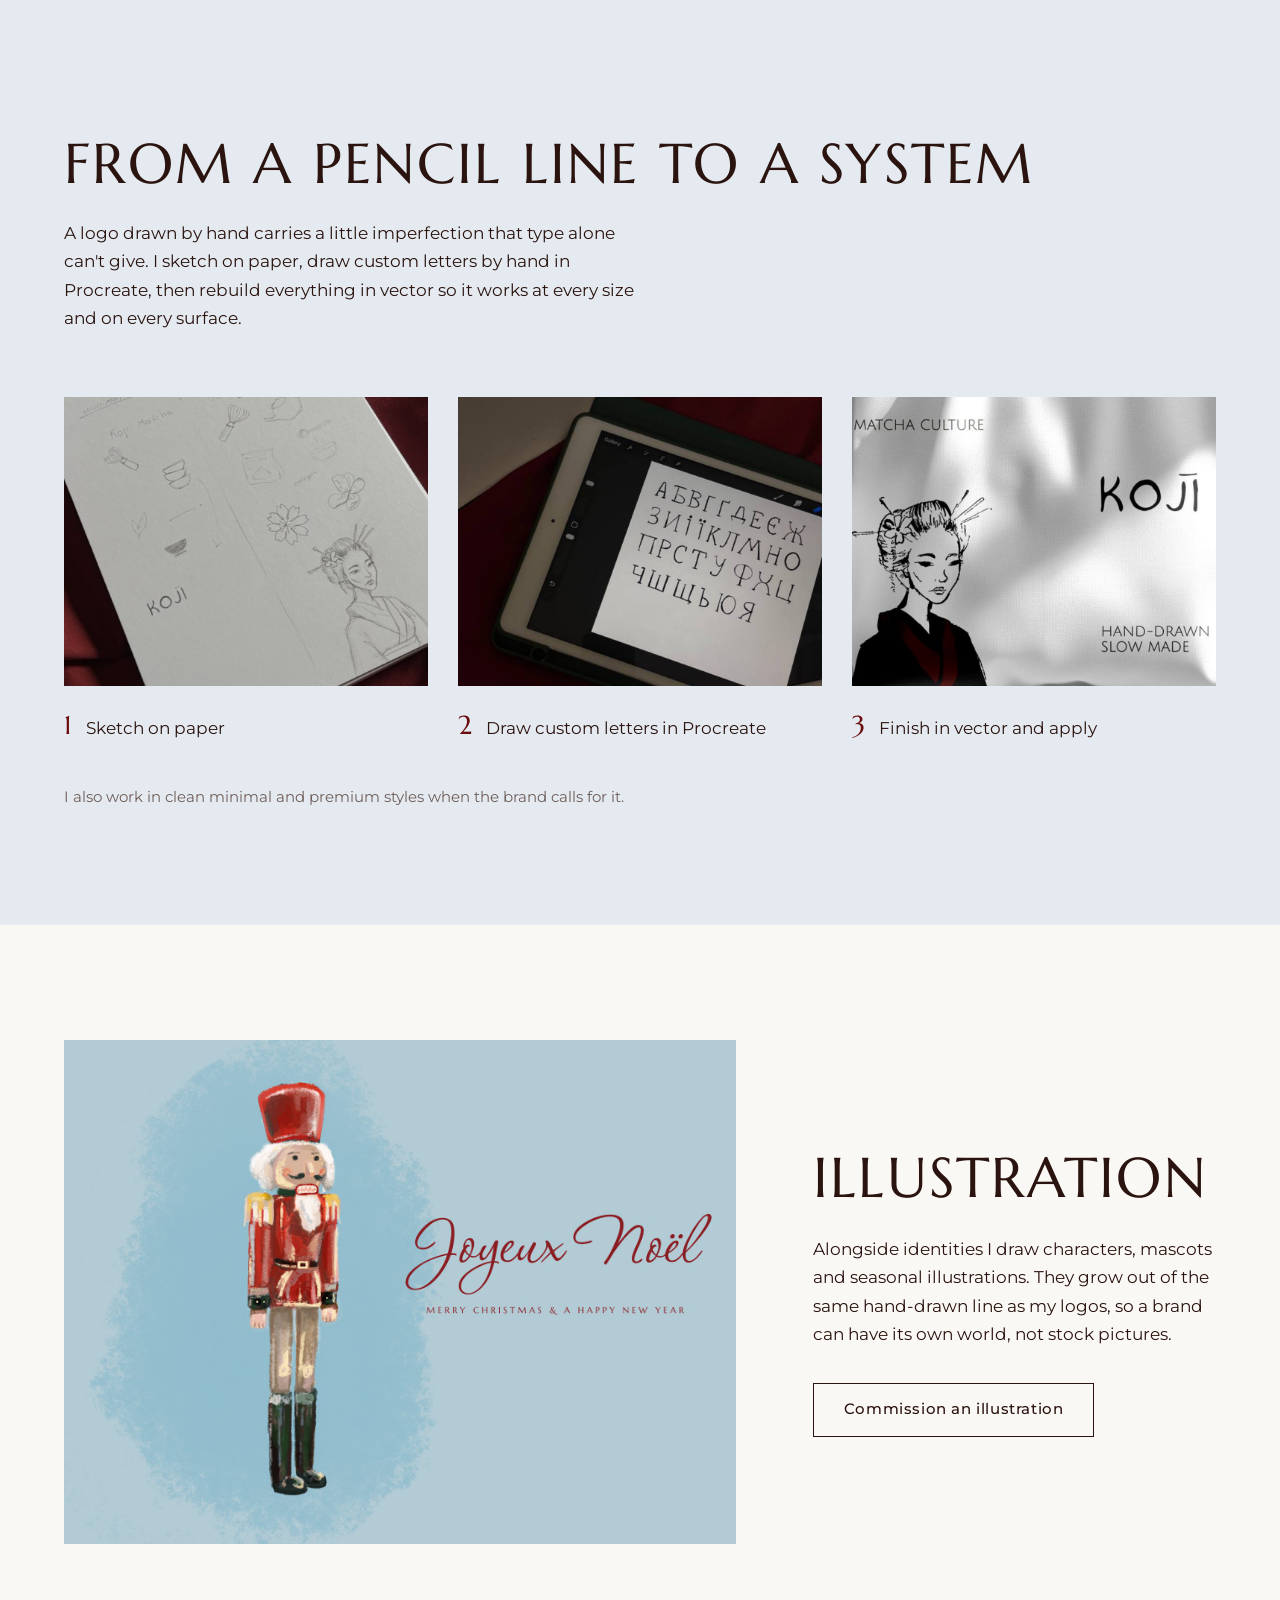
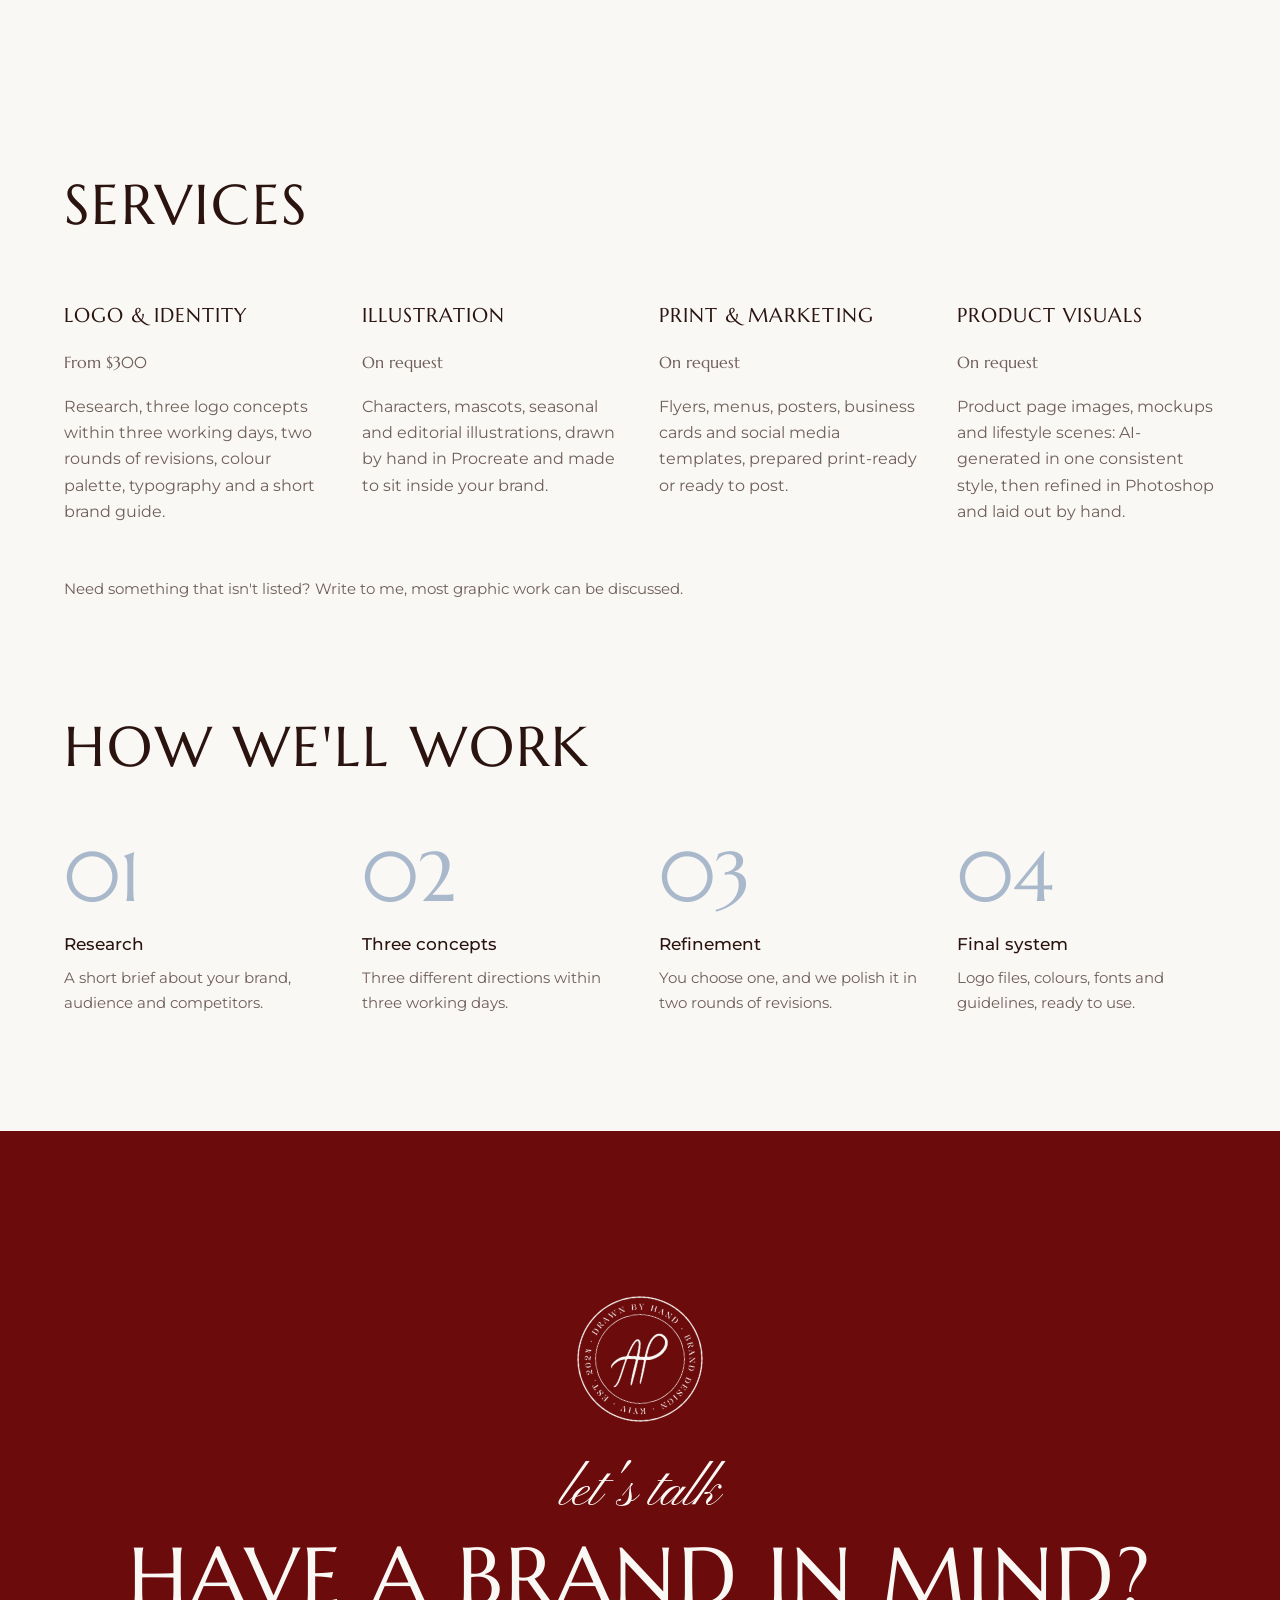
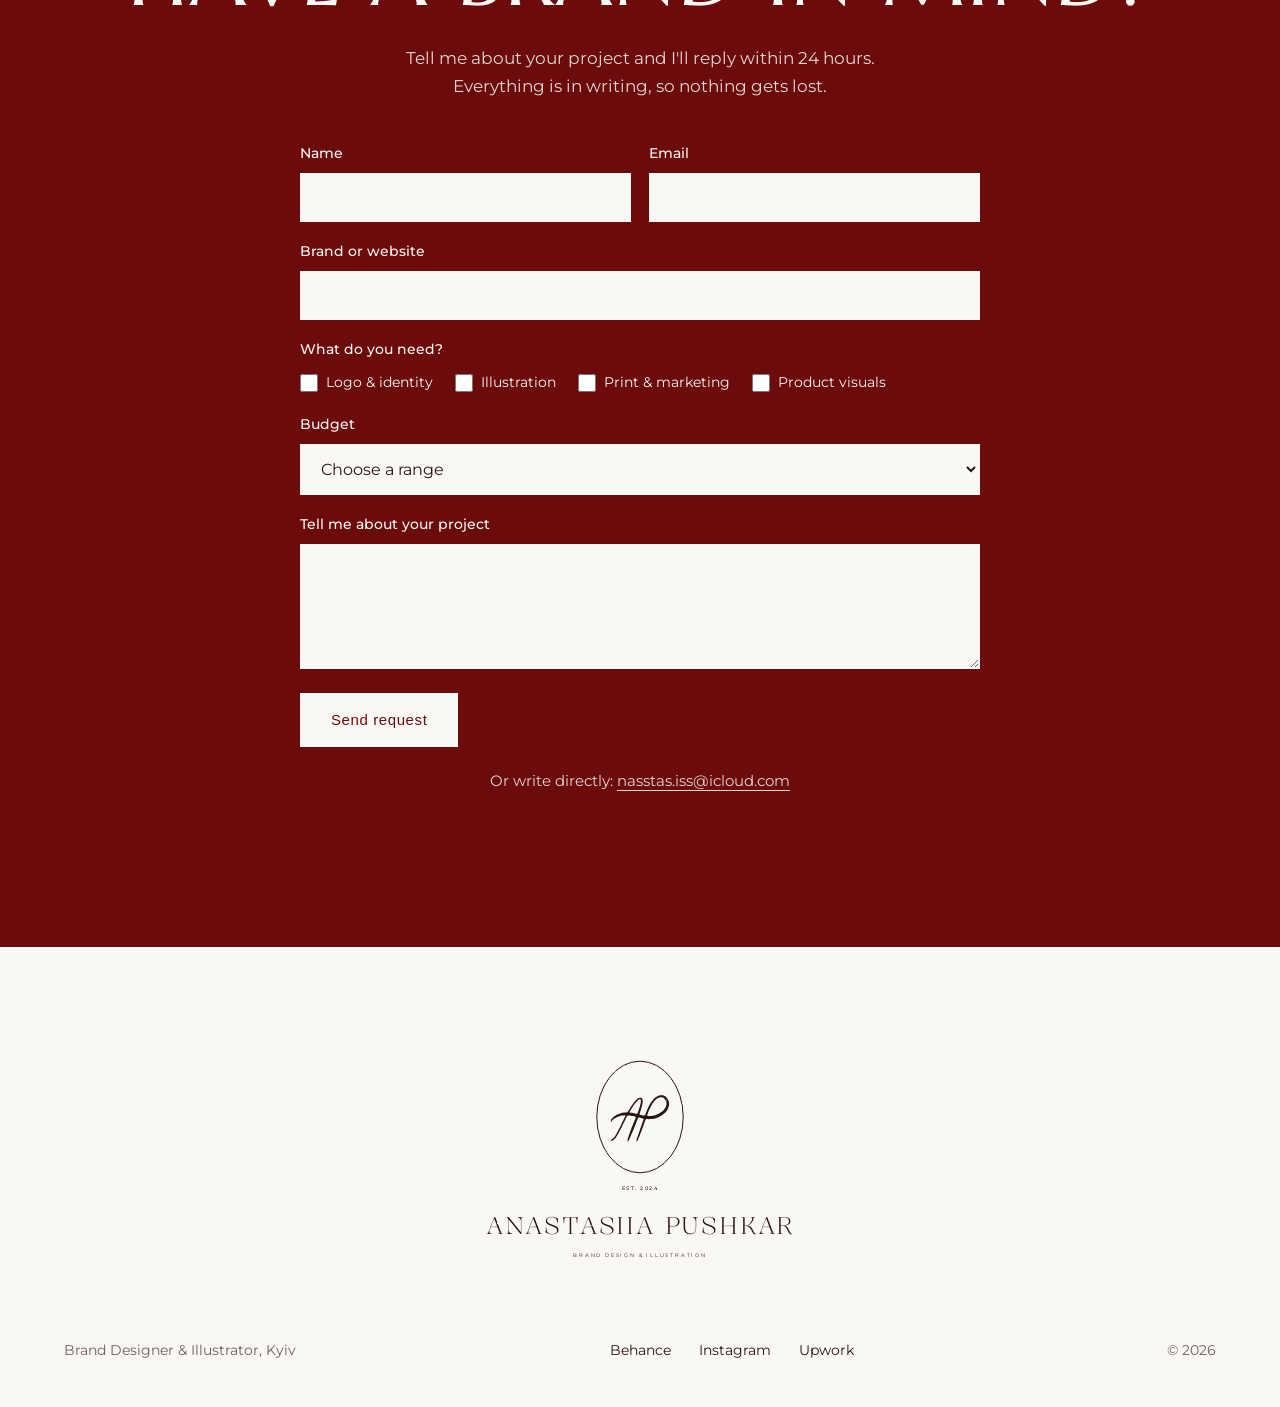
==== commit 9fadf8f3: "All work page with filters and project viewer; 10 new projects Co-Authored-By: Claude Opus 5.5 <nore" ====
--- a/index.html
+++ b/index.html
@@ -312,7 +312,7 @@
         </div>
       </div>
 
-      <div class="all"><a class="btn" href="https://www.behance.net/ec92939a">More work on Behance</a></div>
+      <div class="all"><a class="btn" href="all-work.html">See all work</a></div>
     </div>
   </section>
 
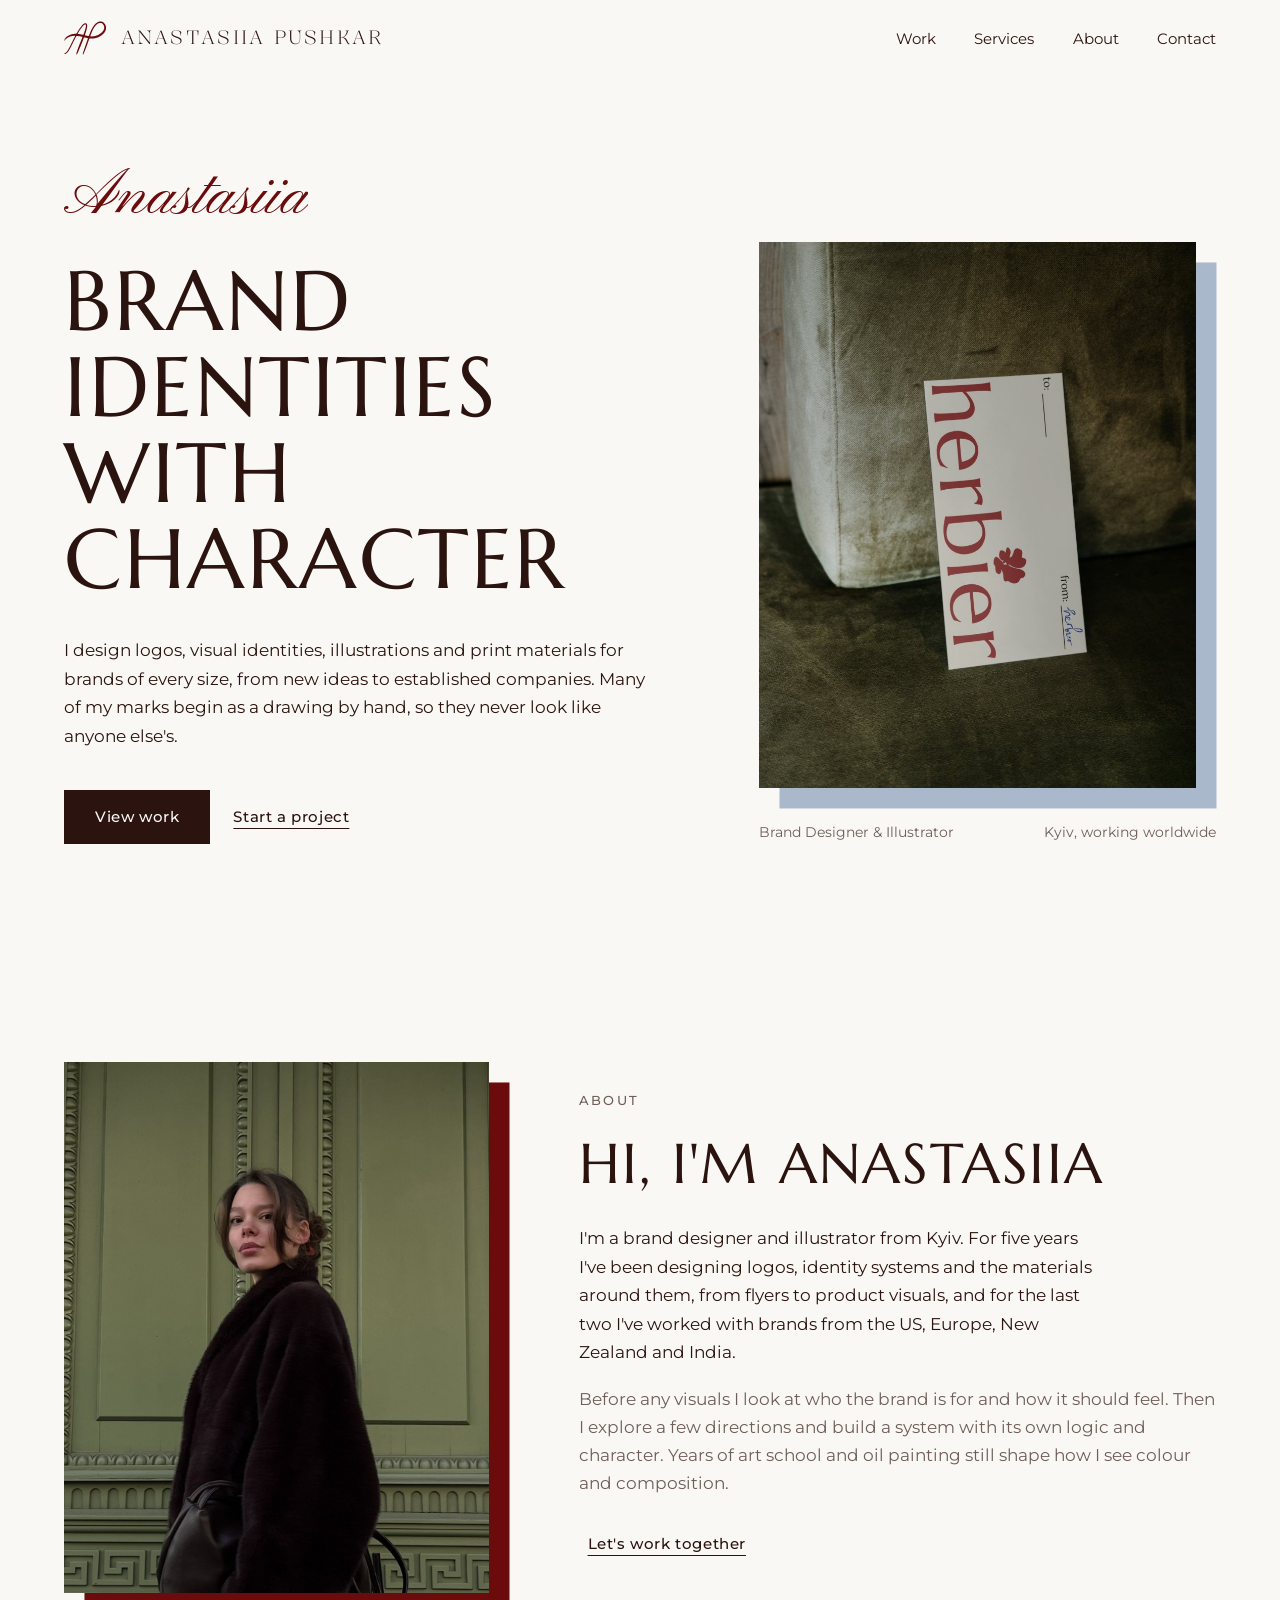
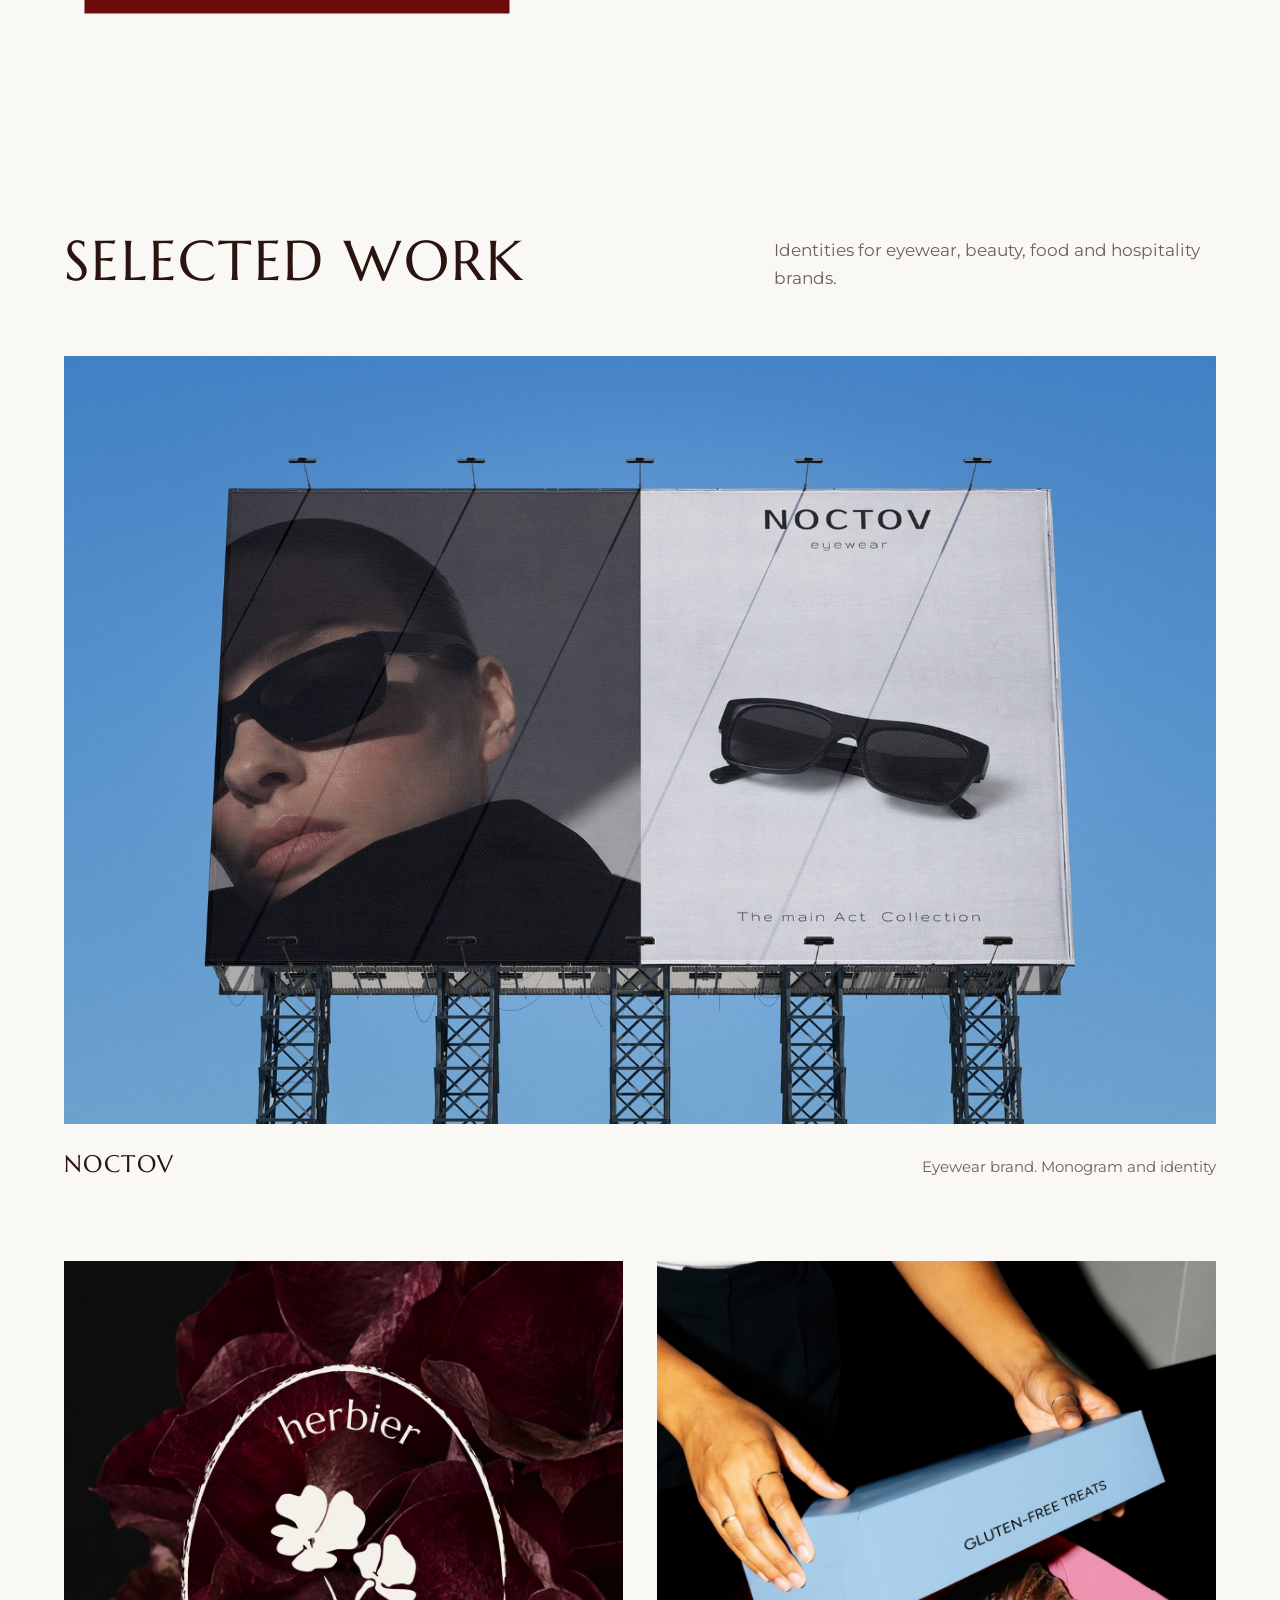
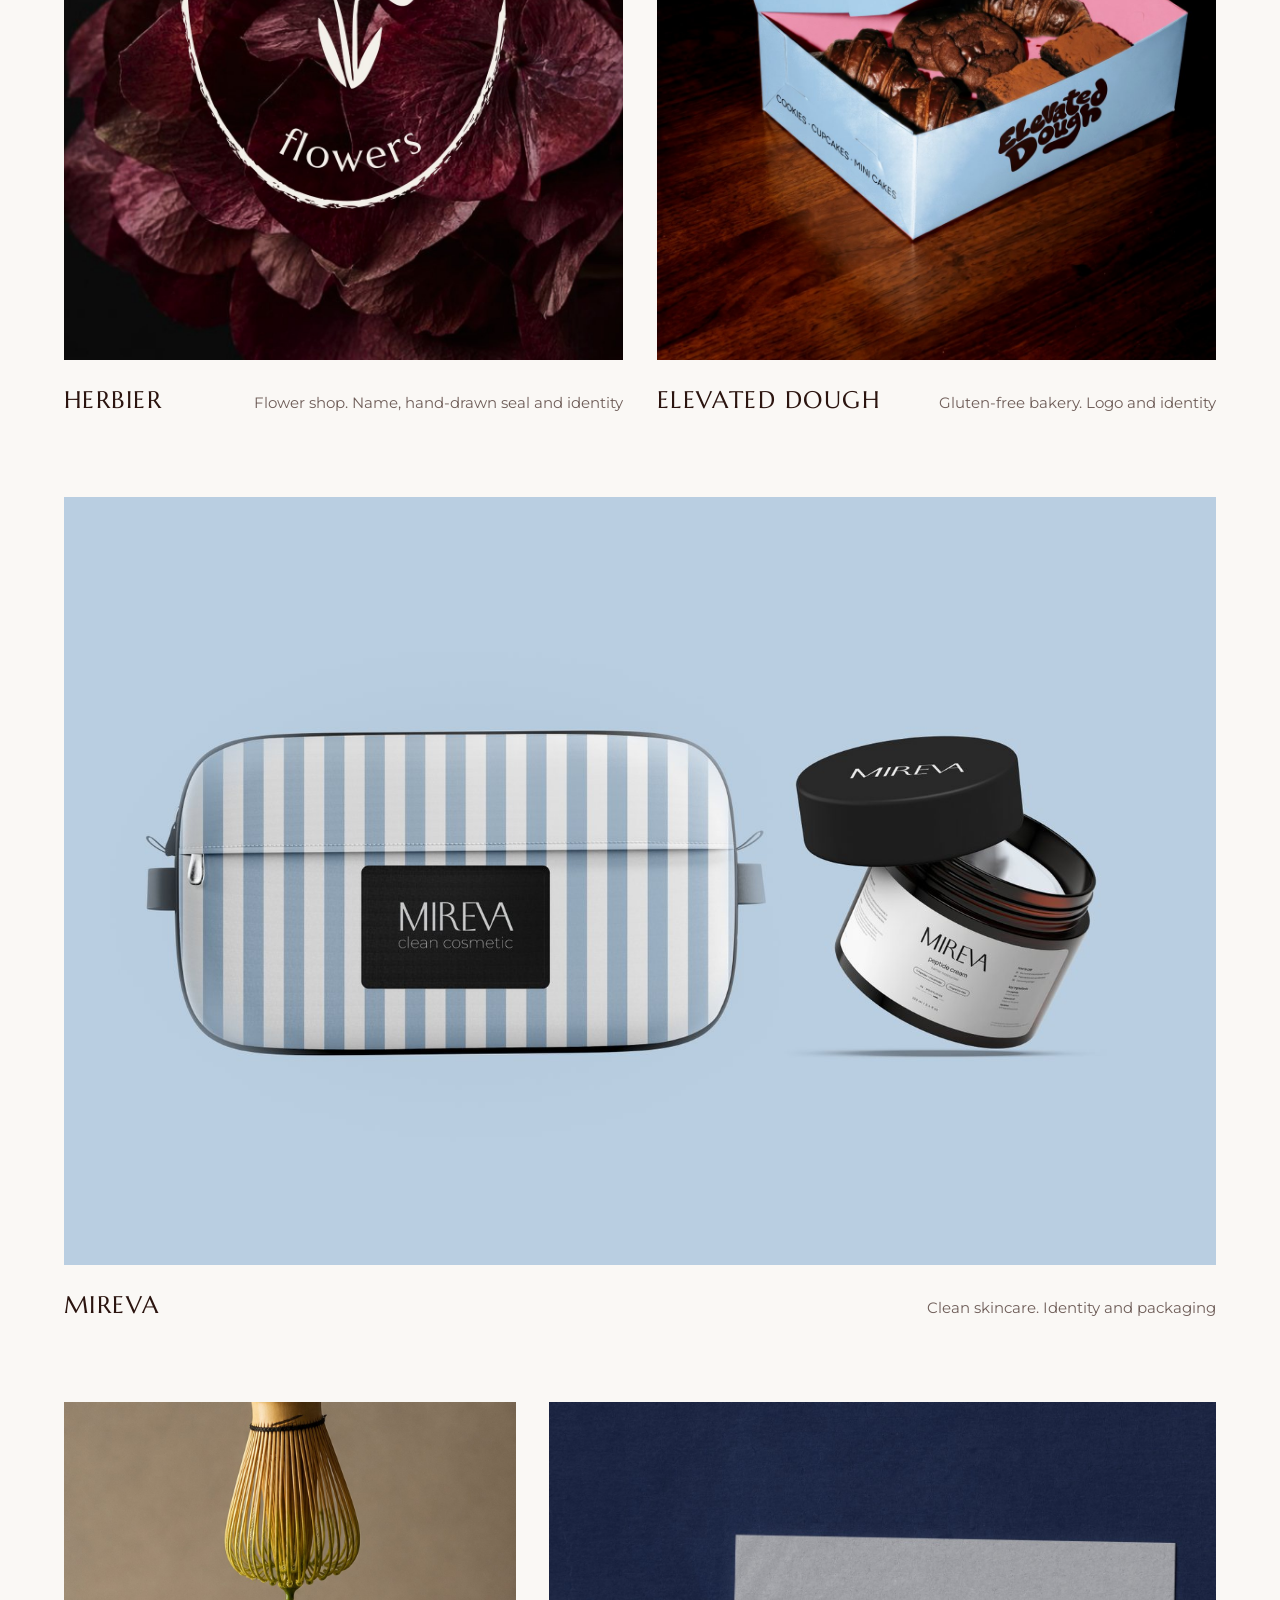
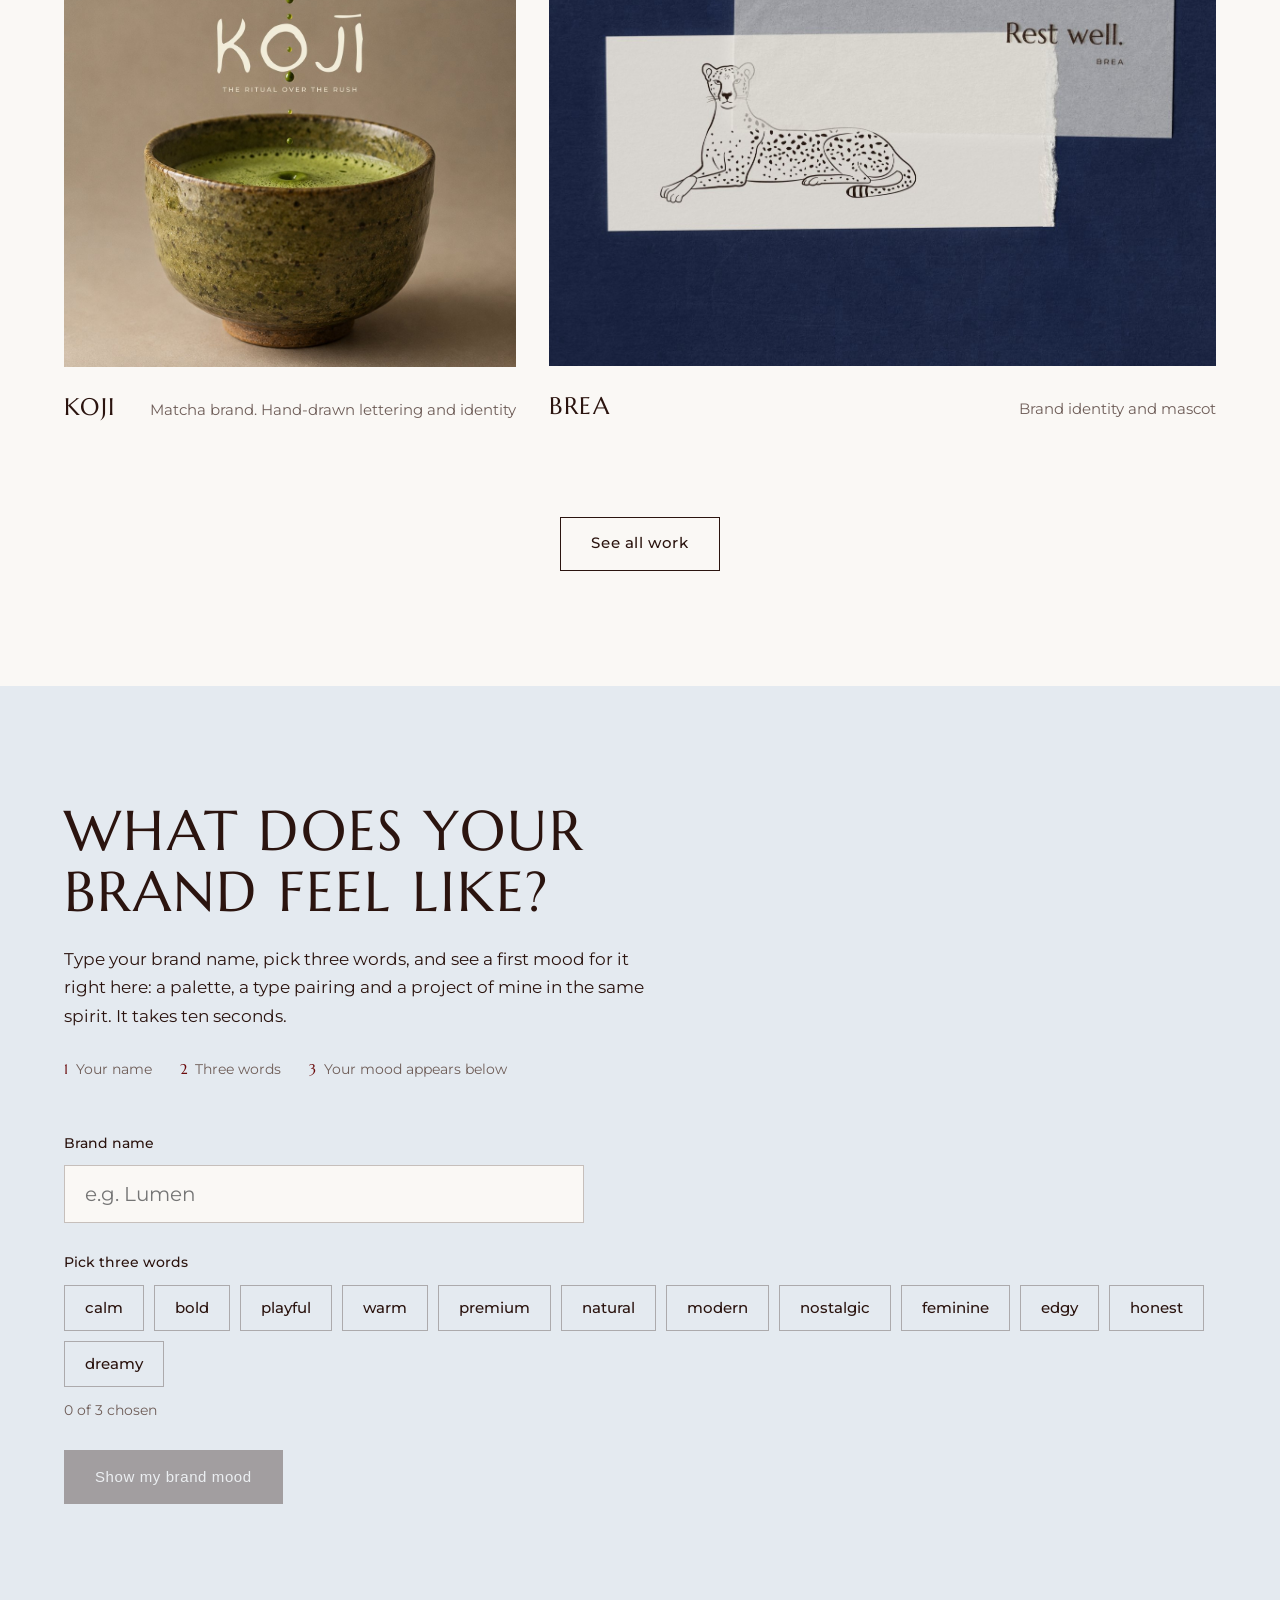
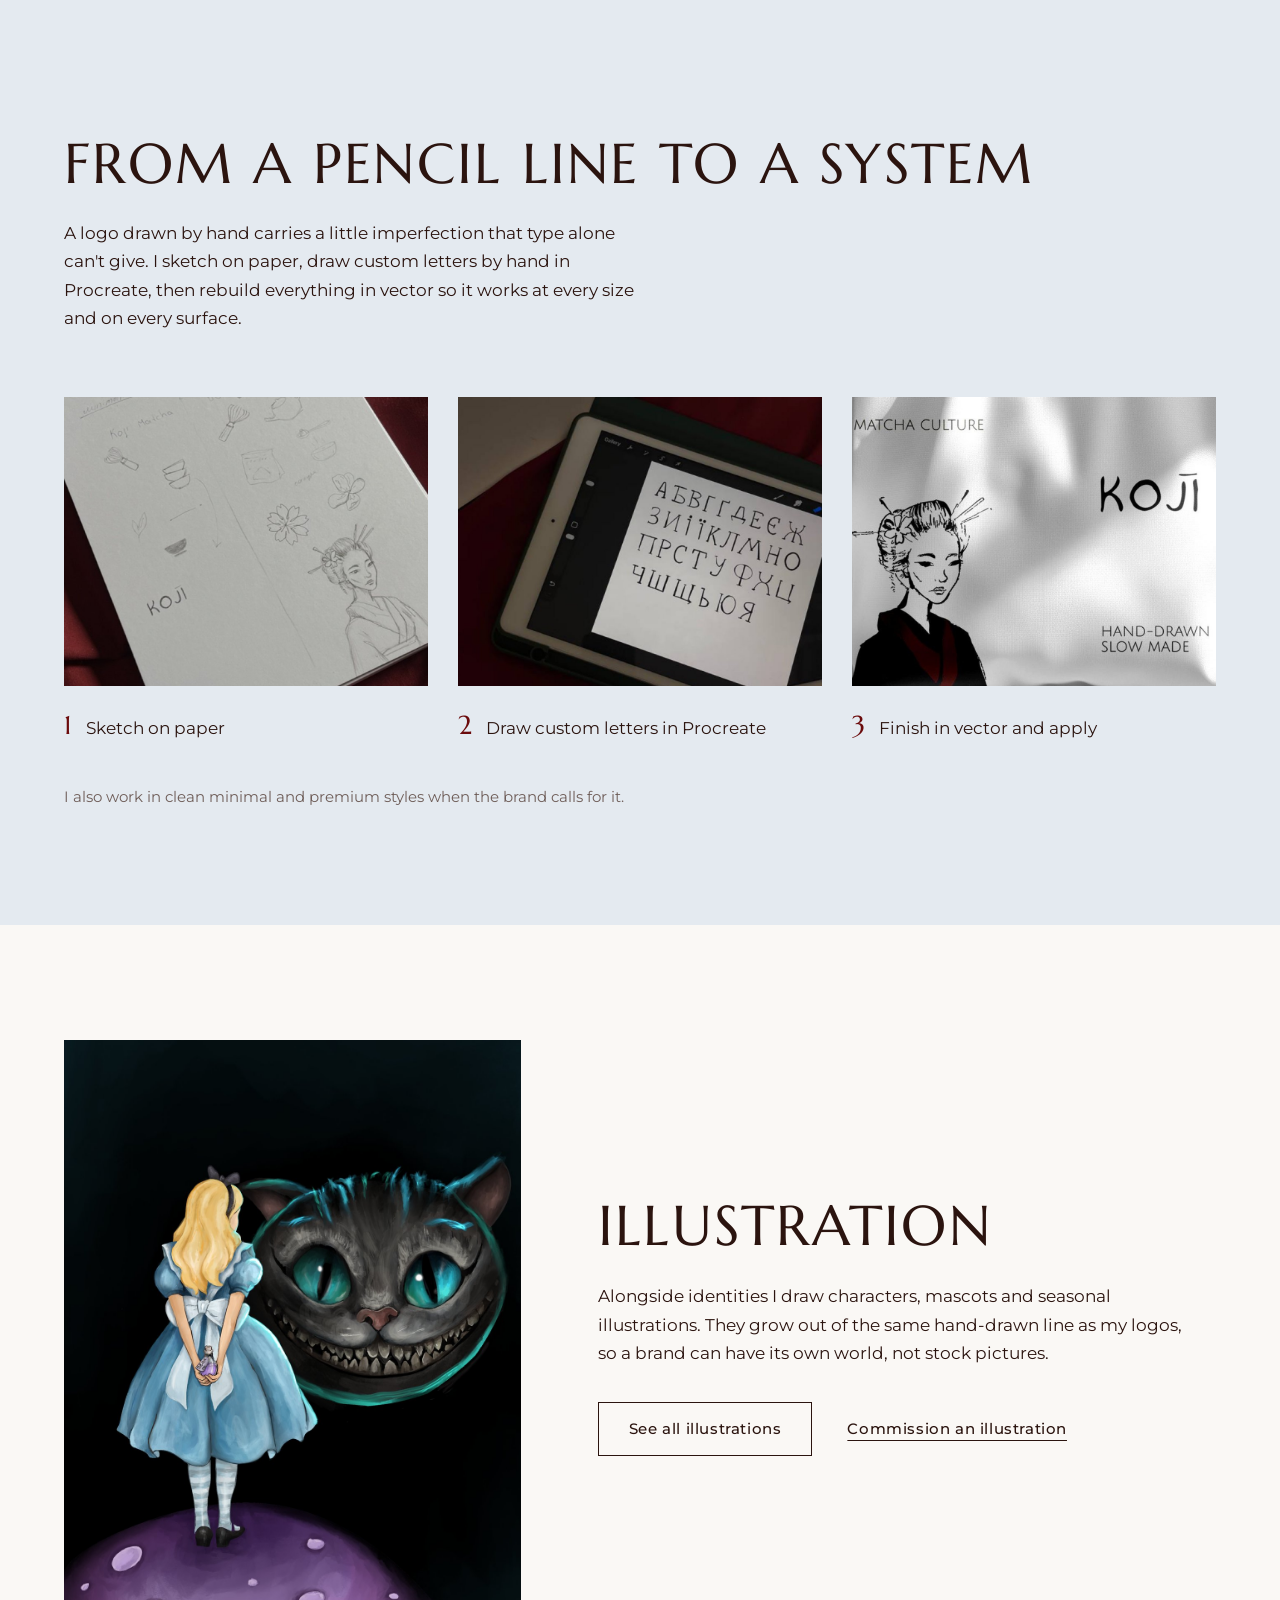
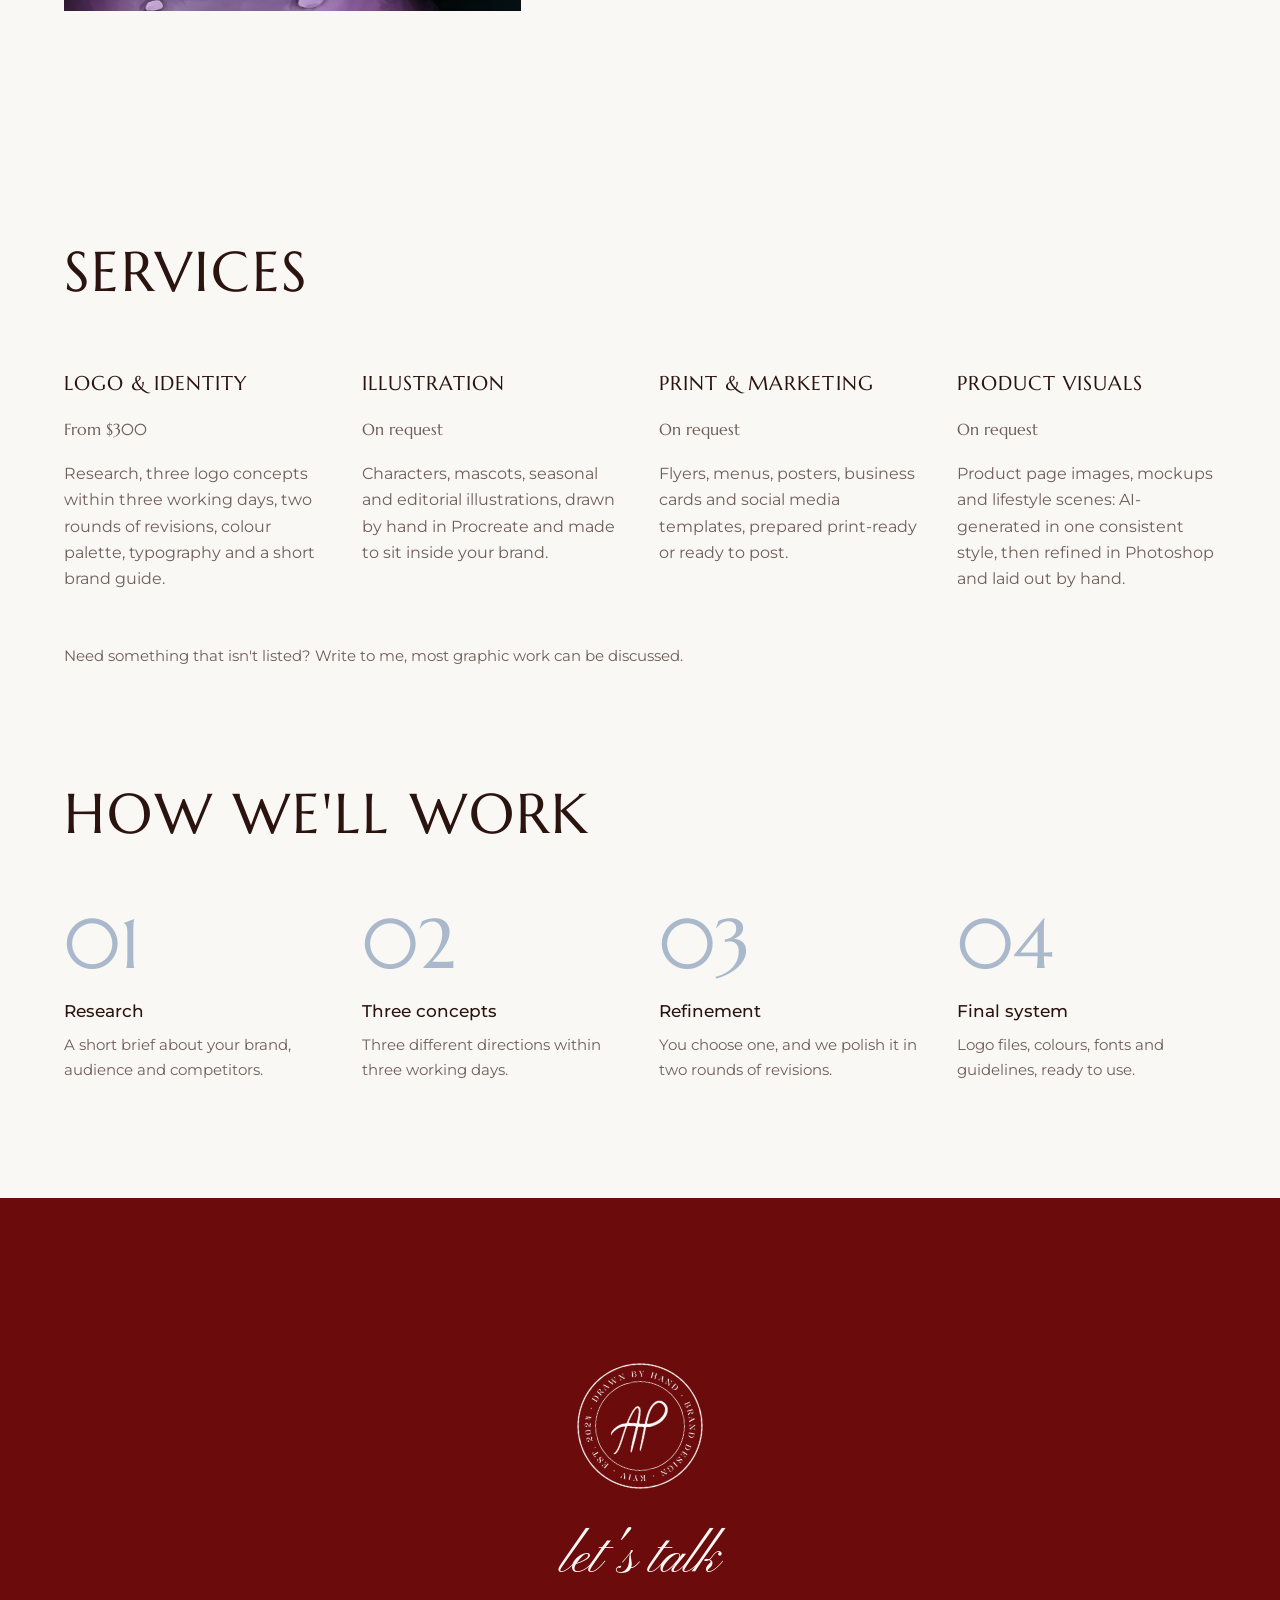
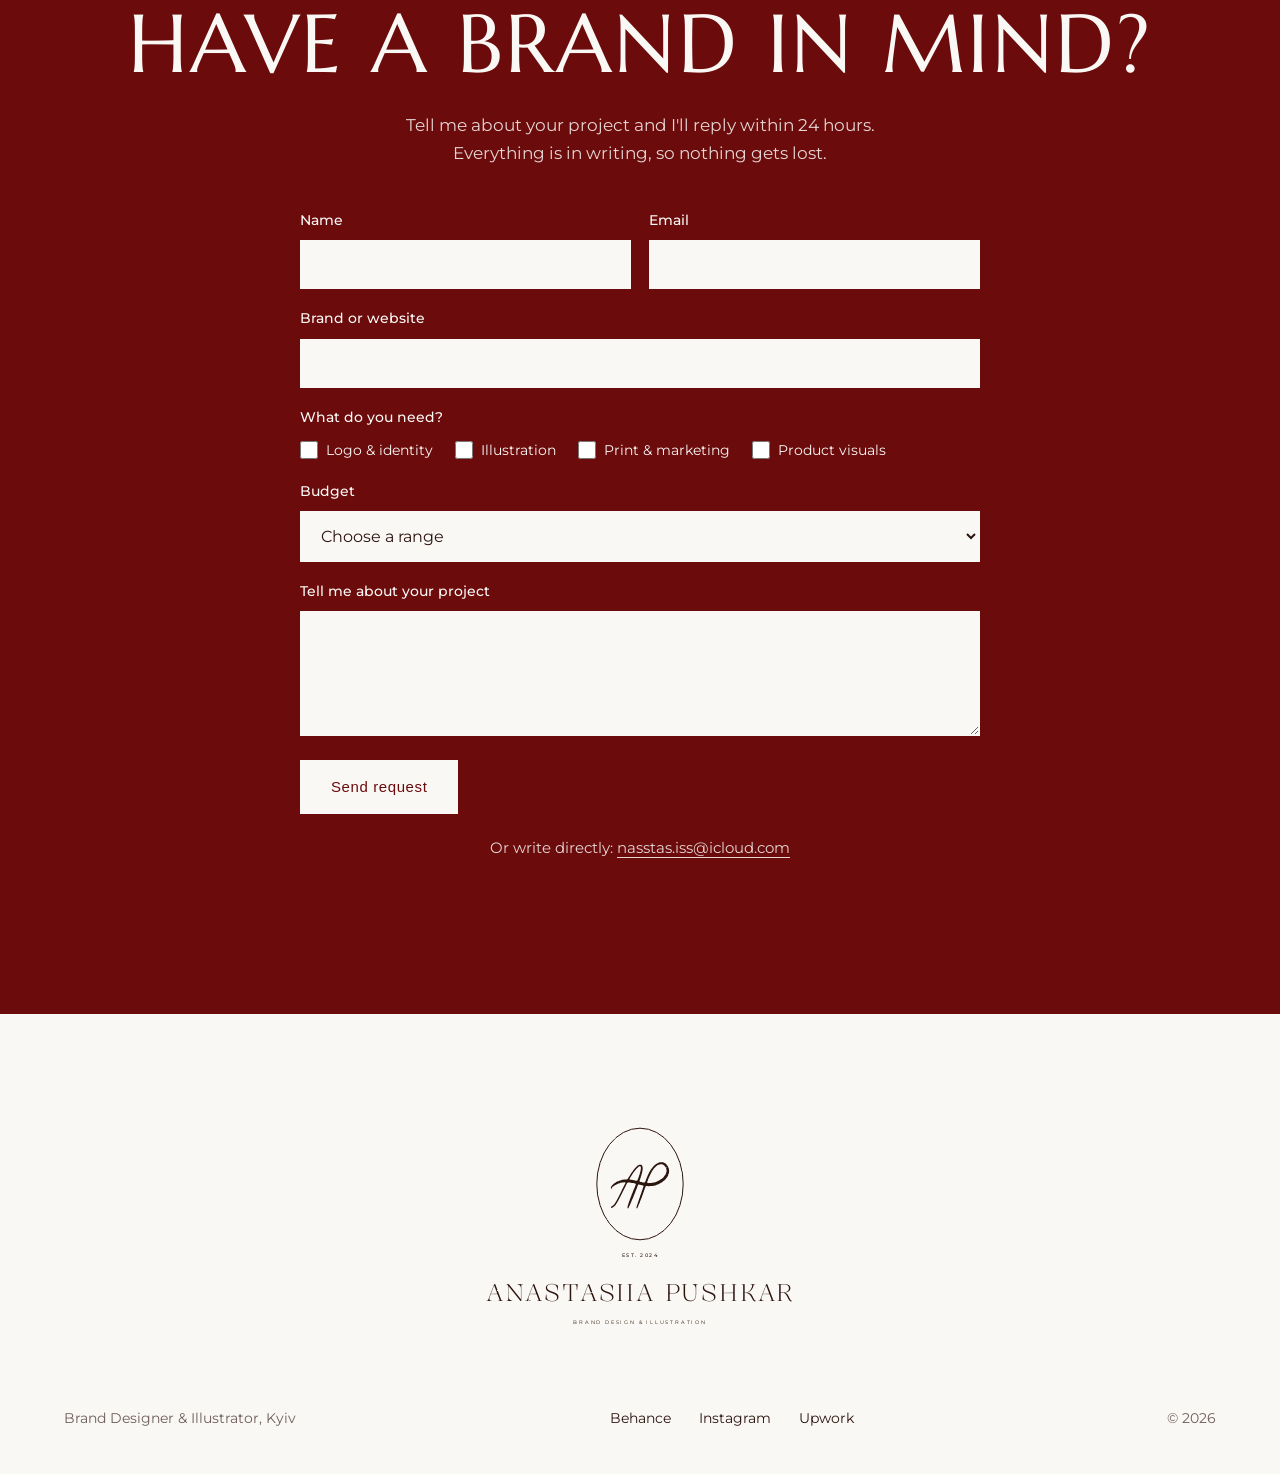
==== commit 2cbc49d7: "Illustration: Alice with Instagram process video, Illustration filter Co-Authored-By: Claude Opus 5." ====
--- a/index.html
+++ b/index.html
@@ -106,8 +106,11 @@
   .services{padding:clamp(70px,9vw,140px) 0}
   .svc{display:grid;grid-template-columns:repeat(4,1fr);gap:clamp(28px,3vw,56px);list-style:none}
   .svc-note{margin-top:clamp(36px,4vw,56px);font-size:15px}
-  .illus{display:grid;grid-template-columns:1.25fr .75fr;gap:clamp(40px,6vw,110px);align-items:center;padding:clamp(70px,9vw,140px) var(--pad)}
-  .illus figure{aspect-ratio:4/3;overflow:hidden}
+  .illus{display:grid;grid-template-columns:.85fr 1.15fr;gap:clamp(40px,6vw,110px);align-items:center;padding:clamp(70px,9vw,140px) var(--pad)}
+  .illus figure{aspect-ratio:4/5;overflow:hidden;background:#0b1214}
+  .illus figure img{width:100%;height:100%;object-fit:cover;object-position:50% 40%;transition:transform .6s ease}
+  .illus figure a:hover img{transform:scale(1.03)}
+  .illus-btns{display:flex;flex-wrap:wrap;gap:14px 26px;align-items:center}
   .illus .h2{margin-bottom:26px}
   .illus .lead{margin-bottom:34px}
   .svc h3{font-family:"Marcellus",serif;font-weight:400;font-size:clamp(19px,1.6vw,25px);white-space:nowrap;letter-spacing:.05em;text-transform:uppercase;margin-bottom:16px}
@@ -170,9 +173,12 @@
   .why{padding:clamp(28px,4vw,56px);display:flex;flex-direction:column;gap:18px}
   .why h3{font-family:"Marcellus",serif;font-weight:400;font-size:clamp(26px,2.4vw,34px);text-transform:uppercase;letter-spacing:.04em}
   .why .fonts{font-size:14px;color:var(--ink-soft)}
-  .why .like{display:flex;gap:16px;align-items:center;margin-top:6px}
-  .why .like img{width:96px;height:96px;object-fit:cover}
-  .why .like a{text-decoration:underline;text-underline-offset:5px}
+  .why .likes ul{list-style:none;display:grid;grid-template-columns:1fr 1fr;gap:14px;margin-top:10px}
+  .why .likes a{display:flex;gap:12px;align-items:center}
+  .why .likes img{width:72px;height:72px;object-fit:cover;flex:none}
+  .why .likes span.n{text-decoration:underline;text-underline-offset:5px;font-size:15px;line-height:1.3}
+  .why .likes a:hover span.n{color:var(--burgundy)}
+  @media (max-width:420px){.why .likes ul{grid-template-columns:1fr}}
   .why .note{font-size:14px;color:var(--ink-soft)}
   .why .actions{margin-top:auto;padding-top:10px}
   @media (max-width:860px){.result{grid-template-columns:1fr}.board{min-height:340px}}
@@ -279,40 +285,40 @@
       </div>
 
       <div class="grid">
-        <a class="case" href="work/noctov.html">
+        <a class="case" href="work/noctov">
           <figure class="r32"><img src="img/noctov.jpg" alt="NOCTOV monogram on a city billboard against a blue sky" loading="lazy"></figure>
           <div class="cap"><h3>NOCTOV</h3><p>Eyewear brand. Monogram and identity</p></div>
         </a>
 
         <div class="row row-2">
-          <a class="case" href="work/herbier.html">
+          <a class="case" href="work/herbier">
             <figure class="r45"><img src="img/herbier.jpg" alt="herbier hand-drawn poppy seal over a bouquet of flowers" loading="lazy"></figure>
             <div class="cap"><h3>herbier</h3><p>Flower shop. Name, hand-drawn seal and identity</p></div>
           </a>
-          <a class="case" href="work/elevated-dough.html">
+          <a class="case" href="work/elevated-dough">
             <figure class="r45"><img src="img/dough.jpg" alt="Hands opening a blue Elevated Dough box of chocolate pastries" loading="lazy"></figure>
             <div class="cap"><h3>Elevated Dough</h3><p>Gluten-free bakery. Logo and identity</p></div>
           </a>
         </div>
 
-        <a class="case" href="work/mireva.html">
+        <a class="case" href="work/mireva">
           <figure class="r32"><img src="img/mireva.jpg" alt="MIREVA striped cosmetic bag and peptide cream jar on pale blue" loading="lazy"></figure>
           <div class="cap"><h3>MIREVA</h3><p>Clean skincare. Identity and packaging</p></div>
         </a>
 
         <div class="row row-mix">
-          <a class="case" href="work/koji.html">
+          <a class="case" href="work/koji">
             <figure class="r45"><img src="img/koji.jpg" alt="A bamboo whisk dripping matcha into a ceramic bowl under the KOJI wordmark" loading="lazy"></figure>
             <div class="cap"><h3>KOJI</h3><p>Matcha brand. Hand-drawn lettering and identity</p></div>
           </a>
-          <a class="case" href="work/brea.html">
+          <a class="case" href="work/brea">
             <figure class="rbrea"><img src="img/brea.jpg" alt="BREA cards with an engraved cheetah and the line Rest well, on navy paper" loading="lazy"></figure>
             <div class="cap"><h3>BREA</h3><p>Brand identity and mascot</p></div>
           </a>
         </div>
       </div>
 
-      <div class="all"><a class="btn" href="all-work.html">See all work</a></div>
+      <div class="all"><a class="btn" href="all-work">See all work</a></div>
     </div>
   </section>
 
@@ -348,13 +354,14 @@
           <p class="say" id="moodText"></p>
           <div class="reason"><h4>Why this palette</h4><p id="whyPal"></p></div>
           <div class="reason"><h4>Why this type</h4><p id="whyType"></p><p class="fonts" id="moodFonts"></p></div>
-          <div class="like"><img id="likeImg" alt=""><div><span class="muted" style="font-size:14px">A project in this spirit</span><br><a id="likeLink" href="#"></a></div></div>
+          <div class="likes"><span class="muted" style="font-size:14px">Projects in this spirit</span><ul id="likes"></ul></div>
           <p class="note">This is a first creative direction, not a brand strategy. A real identity starts with research into your audience, market and goals, and that is where we would begin.</p>
           <div class="actions">
             <a class="btn btn-solid" id="moodMail" href="#contact">Start a project with this mood</a>
             <div class="sec">
+              <button class="btn btn-text" id="moodNext" type="button">Show another mood</button>
               <button class="btn btn-text" id="moodCopy" type="button">Copy mood</button>
-              <button class="btn btn-text" id="moodShare" type="button">Share my brand mood</button>
+              <button class="btn btn-text" id="moodShare" type="button">Share as image</button>
               <button class="btn btn-text" id="moodAgain" type="button">Try other words</button>
             </div>
             <p class="toast" id="moodToast" aria-live="polite"></p>
@@ -378,11 +385,11 @@
   </section>
 
   <section class="illus wrap" id="illustration">
-    <figure><img src="img/illus-nutcracker.jpg" alt="Christmas card with a hand-painted nutcracker and the words Joyeux Noël" loading="lazy"></figure>
+    <figure><a href="all-work#alice"><img src="img/illus-alice.jpg" alt="Painted illustration of Alice on a mushroom facing the grinning Cheshire Cat" loading="lazy"></a></figure>
     <div>
       <h2 class="h2">Illustration</h2>
       <p class="lead">Alongside identities I draw characters, mascots and seasonal illustrations. They grow out of the same hand-drawn line as my logos, so a brand can have its own world, not stock pictures.</p>
-      <a class="btn" href="#contact">Commission an illustration</a>
+      <div class="illus-btns"><a class="btn" href="all-work?f=illus">See all illustrations</a><a class="btn btn-text" href="#contact">Commission an illustration</a></div>
     </div>
   </section>
 
@@ -471,17 +478,38 @@
    {id:"clean",title:"Clean and modern",tags:{modern:3,calm:1,honest:2,natural:1,premium:1},bg:"#F6F7F8",fg:"#1F2A33",pal:["#F6F7F8","#DCE6EE","#7FA3BE","#1F2A33"],names:["Air","Mist","Water","Slate"],font:"'Montserrat',sans-serif",w:500,up:true,fontName:"Montserrat + Montserrat",say:"You want {n} to feel clear and honest, with nothing extra. I would keep it simple and light, so people trust it at first sight.",palWhy:"Plenty of white and pale blue feel fresh and open. Slate gives the text enough weight to stay sharp and serious.",typeWhy:"Montserrat in two weights is all it needs: modern, precise and easy to use everywhere, from a label to an app.",case:"mireva"},
    {id:"feminine",title:"Romantic editorial",tags:{feminine:3,dreamy:2,premium:2,playful:1},bg:"#F4E9E4",fg:"#4A2230",pal:["#F4E9E4","#E3BFC4","#A86476","#4A2230"],names:["Blush","Rose","Mauve","Plum"],font:"'Kalnia',serif",w:300,up:true,fontName:"Kalnia + Montserrat",say:"This feels like a fashion magazine opened on a slow Sunday. I would make {n} soft and romantic, with enough confidence to feel premium.",palWhy:"Blush and rose are delicate, mauve adds depth, and plum makes the logo and text feel grown-up.",typeWhy:"Kalnia has dramatic contrast and a fashion feel, beautiful for the name at large sizes. Montserrat keeps everything else calm.",case:"mireva"}
   ];
-  var CASES={noctov:["NOCTOV","img/noctov.jpg"],herbier:["herbier","img/herbier.jpg"],"elevated-dough":["Elevated Dough","img/dough.jpg"],brea:["BREA","img/brea.jpg"],koji:["KOJI","img/koji.jpg"],mireva:["MIREVA","img/mireva.jpg"]};
+  var PROJ={
+   noctov:["NOCTOV","img/noctov.jpg","work/noctov",["premium","modern","calm","bold"]],
+   herbier:["herbier","img/herbier.jpg","work/herbier",["natural","honest","warm","nostalgic"]],
+   "elevated-dough":["Elevated Dough","img/dough.jpg","work/elevated-dough",["playful","warm","honest"]],
+   brea:["BREA","img/brea.jpg","work/brea",["dreamy","warm","feminine","premium"]],
+   koji:["KOJI","img/koji.jpg","work/koji",["nostalgic","calm","honest","natural"]],
+   mireva:["MIREVA","img/mireva.jpg","work/mireva",["modern","calm","honest","feminine"]],
+   seavere:["SEAVERE","img/archive/thumbs/seavere.jpg","all-work#seavere",["calm","premium","natural"]],
+   stykhiyna:["STYKHIYNA","img/archive/thumbs/stykhiyna.jpg","all-work#stykhiyna",["premium","feminine","modern"]],
+   tsukiyo:["TSUKIYO","img/archive/thumbs/tsukiyo.jpg","all-work#tsukiyo",["dreamy","calm","premium","feminine"]],
+   "good-tea-shop":["Good Tea Shop","img/archive/thumbs/good-tea.jpg","all-work#good-tea-shop",["calm","natural","honest"]],
+   "the-inner-fuel":["The Inner Fuel","img/archive/thumbs/inner-fuel.jpg","all-work#the-inner-fuel",["natural","warm","honest"]],
+   "gyros-spot":["The Gyros Spot","img/archive/thumbs/gyros.jpg","all-work#gyros-spot",["playful","bold","warm"]],
+   cncrt:["CNCRT.","img/archive/thumbs/cncrt.jpg","all-work#cncrt",["bold","edgy","playful"]],
+   nevro:["NEVRO","img/archive/thumbs/nevro.jpg","all-work#nevro",["edgy","bold","modern"]],
+   "mireva-tiles":["MIREVA product tiles","img/archive/thumbs/mireva-tiles.jpg","all-work#mireva-tiles",["modern","dreamy","calm"]],
+   bjaf:["Bjaf Probiotic+","img/archive/thumbs/bjaf.jpg","all-work#bjaf",["playful","honest","warm"]]
+  };
+  var POOL={quiet:["noctov","seavere","stykhiyna","tsukiyo"],botanical:["herbier","good-tea-shop","the-inner-fuel","koji"],sweet:["elevated-dough","gyros-spot","bjaf"],bold:["cncrt","nevro","gyros-spot","noctov"],night:["brea","tsukiyo","seavere"],heritage:["koji","good-tea-shop","the-inner-fuel","herbier"],clean:["mireva","mireva-tiles","seavere"],feminine:["mireva","stykhiyna","tsukiyo","brea"]};
+  function related(m){var pool=POOL[m.id]||[m.case];return pool.map(function(k,i){var s=0;PROJ[k][3].forEach(function(t){if(chosen.indexOf(t)>-1)s+=2});return {k:k,s:s-i*0.5}}).sort(function(a,b){return b.s-a.s}).slice(0,2).map(function(x){return x.k})}
   var chosen=[], chips=document.getElementById('chips'), go=document.getElementById('moodGo'), count=document.getElementById('count'), nameIn=document.getElementById('brandName');
   WORDS.forEach(function(w){var b=document.createElement('button');b.type='button';b.className='chip';b.textContent=w;b.setAttribute('aria-pressed','false');b.onclick=function(){toggle(w,b)};chips.appendChild(b)});
   function toggle(w,b){var i=chosen.indexOf(w);if(i>-1){chosen.splice(i,1);b.setAttribute('aria-pressed','false')}else if(chosen.length<3){chosen.push(w);b.setAttribute('aria-pressed','true')}update()}
   function update(){count.textContent=chosen.length+' of 3 chosen';go.disabled=chosen.length!==3;Array.prototype.forEach.call(chips.children,function(c){c.disabled=chosen.length===3&&c.getAttribute('aria-pressed')!=='true'});if(!document.getElementById('result').hidden)render()}
-  nameIn.addEventListener('input',function(){if(!document.getElementById('result').hidden)render()});
-  function pick(){var best=null,score=-1;MOODS.forEach(function(m){var s=0;chosen.forEach(function(w){s+=(m.tags[w]||0)});if(s>score){score=s;best=m}});return best}
+  nameIn.addEventListener('input',function(){if(!document.getElementById('result').hidden&&current)render(false)});
+  var ranked=[],ri=0;
+  function rank(){ranked=MOODS.map(function(m){var s=0;chosen.forEach(function(w){s+=(m.tags[w]||0)});return {m:m,s:s+Math.random()*0.9}}).sort(function(a,b){return b.s-a.s}).map(function(x){return x.m});ri=0}
+  function pick(){return ranked[ri]||MOODS[0]}
   var current=null;
   function paintName(){var n=(nameIn.value||'').trim()||'Your brand';var el=document.getElementById('sample');el.textContent=current.up?n.toUpperCase():n}
-  function render(){
-    current=pick(); var m=current;
+  function render(fresh){
+    if(fresh!==false)rank();current=pick(); var m=current;
     var board=document.getElementById('board');board.style.background=m.bg;board.style.color=m.fg;
     var el=document.getElementById('sample');el.style.fontFamily=m.font;el.style.fontWeight=m.w;el.style.fontStyle=m.italic?'italic':'normal';el.style.letterSpacing=m.up?'.04em':'0';
     paintName();
@@ -491,22 +519,47 @@
     document.getElementById('moodTitle').textContent=m.title;
     var nm=(nameIn.value||'').trim()||'your brand';document.getElementById('moodText').textContent='You picked '+chosen[0]+', '+chosen[1]+' and '+chosen[2]+'. '+m.say.replace('{n}',nm);document.getElementById('whyPal').textContent=m.palWhy;document.getElementById('whyType').textContent=m.typeWhy;
     document.getElementById('moodFonts').textContent='Type pairing: '+m.fontName;
-    var c=CASES[m.case];document.getElementById('likeImg').src=c[1];document.getElementById('likeImg').alt=c[0]+' cover';var a=document.getElementById('likeLink');a.textContent=c[0];a.href='work/'+m.case+'.html';
+    var ul=document.getElementById('likes');ul.innerHTML='';related(m).forEach(function(k){var p=PROJ[k];var li=document.createElement('li');var a=document.createElement('a');a.href=p[2];var im=document.createElement('img');im.src=p[1];im.alt=p[0]+' cover';var sp=document.createElement('span');sp.className='n';sp.textContent=p[0];a.appendChild(im);a.appendChild(sp);li.appendChild(a);ul.appendChild(li)});
     var n=(nameIn.value||'').trim()||'my brand';
     var body='Hi Anastasiia,\n\nI tried the brand mood on your site.\nBrand: '+n+'\nWords: '+chosen.join(', ')+'\nMood: '+m.title+' ('+m.pal.join(', ')+')\n\nHere is a bit about my project:\n';
     window.__moodMail='mailto:nasstas.iss@icloud.com?subject='+encodeURIComponent('New project: '+n)+'&body='+encodeURIComponent(body);
   }
   document.getElementById('moodForm').addEventListener('submit',function(e){e.preventDefault();if(chosen.length!==3)return;var r=document.getElementById('result');r.hidden=false;render();requestAnimationFrame(function(){r.classList.add('show')});r.scrollIntoView({behavior:matchMedia('(prefers-reduced-motion: reduce)').matches?'auto':'smooth',block:'start'})});
+  document.getElementById('moodNext').addEventListener('click',function(){if(!ranked.length)return;ri=(ri+1)%Math.min(4,ranked.length);render(false);var b=document.getElementById('board');if(b.scrollIntoView&&b.getBoundingClientRect().top<0)b.scrollIntoView({behavior:'smooth',block:'start'})});
   document.getElementById('moodAgain').addEventListener('click',function(){chosen=[];Array.prototype.forEach.call(chips.children,function(c){c.setAttribute('aria-pressed','false')});update();var r=document.getElementById('result');r.classList.remove('show');r.hidden=true;document.getElementById('mood').scrollIntoView({behavior:'smooth'})});
   function summary(){var n=(nameIn.value||'').trim()||'My brand';var m=current;return n+' brand mood: '+m.title+'\nWords: '+chosen.join(', ')+'\nPalette: '+m.pal.map(function(c,i){return m.names[i]+' '+c}).join(', ')+'\nType: '+m.fontName}
-  function shareUrl(){var n=(nameIn.value||'').trim();return location.origin+location.pathname+'?w='+encodeURIComponent(chosen.join(','))+(n?'&n='+encodeURIComponent(n):'')+'#mood'}
+  function shareUrl(){var n=(nameIn.value||'').trim();return location.origin+location.pathname+'?w='+encodeURIComponent(chosen.join(','))+(n?'&n='+encodeURIComponent(n):'')+(current?'&m='+current.id:'')+'#mood'}
   var toastT;function toast(t){var el=document.getElementById('moodToast');el.textContent=t;clearTimeout(toastT);toastT=setTimeout(function(){el.textContent=''},2600)}
   function copy(t,ok){if(navigator.clipboard&&window.isSecureContext){navigator.clipboard.writeText(t).then(function(){toast(ok)},function(){fallback(t,ok)})}else fallback(t,ok)}
   function fallback(t,ok){var a=document.createElement('textarea');a.value=t;a.setAttribute('readonly','');a.style.position='fixed';a.style.opacity='0';document.body.appendChild(a);a.select();try{document.execCommand('copy');toast(ok)}catch(e){toast('Could not copy. Select the text and copy it by hand.')}document.body.removeChild(a)}
   document.getElementById('moodCopy').addEventListener('click',function(){if(current)copy(summary()+'\n\n'+shareUrl(),'Mood copied')});
-  document.getElementById('moodShare').addEventListener('click',function(){if(!current)return;var n=(nameIn.value||'').trim()||'my brand';var data={title:'Brand mood for '+n,text:'My brand mood for '+n+': '+current.title+' ('+chosen.join(', ')+').',url:shareUrl()};if(navigator.share){navigator.share(data).catch(function(){})}else copy(data.url,'Link copied. Send it to your partner or team.')});
+  function rr(c,x,y,w,h,r){c.beginPath();c.moveTo(x+r,y);c.arcTo(x+w,y,x+w,y+h,r);c.arcTo(x+w,y+h,x,y+h,r);c.arcTo(x,y+h,x,y,r);c.arcTo(x,y,x+w,y,r);c.closePath()}
+  function lum(c){var h=c.replace('#','');return (parseInt(h.substr(0,2),16)*299+parseInt(h.substr(2,2),16)*587+parseInt(h.substr(4,2),16)*114)/1000}
+  function wrap(c,t,x,y,maxW,lh){var w=t.split(' '),line='',lines=[];w.forEach(function(x2){var tst=line?line+' '+x2:x2;if(c.measureText(tst).width>maxW&&line){lines.push(line);line=x2}else line=tst});lines.push(line);lines.forEach(function(l,k){c.fillText(l,x,y+k*lh)});return lines.length}
+  function makeCard(){var m=current,W=1080,H=1350,P=96;var nm=(nameIn.value||'').trim()||'Your brand';
+   var disp=(m.italic?'italic ':'')+m.w+' 140px '+m.font;
+   return Promise.all([document.fonts.load(disp,nm),document.fonts.load('500 30px Montserrat'),document.fonts.load('400 30px Montserrat'),document.fonts.load('400 40px Marcellus')]).catch(function(){}).then(function(){
+    var cv=document.createElement('canvas');cv.width=W;cv.height=H;var c=cv.getContext('2d');
+    c.fillStyle=m.bg;c.fillRect(0,0,W,H);c.fillStyle=m.fg;c.textBaseline='alphabetic';
+    c.font='500 28px Montserrat';c.globalAlpha=.7;c.fillText('Brand mood',P,P+20);c.textAlign='right';c.fillText(chosen.join(', '),W-P,P+20);c.textAlign='left';c.globalAlpha=1;
+    var size=150,txt=m.up?nm.toUpperCase():nm;c.font=(m.italic?'italic ':'')+m.w+' '+size+'px '+m.font;while(c.measureText(txt).width>W-2*P&&size>48){size-=4;c.font=(m.italic?'italic ':'')+m.w+' '+size+'px '+m.font}
+    c.fillText(txt,P,P+120+size*.8);
+    var y=P+120+size*.8+70;c.font='400 44px Marcellus';c.fillText(m.title.toUpperCase(),P,y);
+    var sy=y+70,gap=20,sw=(W-2*P-3*gap)/4,sh=520;
+    m.pal.forEach(function(col,k){var x=P+k*(sw+gap);c.fillStyle=col;rr(c,x,sy,sw,sh,6);c.fill();if(col.toLowerCase()===m.bg.toLowerCase()){c.strokeStyle='rgba(0,0,0,.14)';c.lineWidth=2;c.stroke()}
+      c.fillStyle=lum(col)>150?'#2B140F':'#FAF8F5';var fs=26;c.font='500 '+fs+'px Montserrat';while(c.measureText(m.names[k]).width>sw-40&&fs>16){fs--;c.font='500 '+fs+'px Montserrat'}c.fillText(m.names[k],x+22,sy+sh-58);c.font='400 22px Montserrat';c.globalAlpha=.8;c.fillText(col.toUpperCase(),x+22,sy+sh-24);c.globalAlpha=1});
+    c.fillStyle=m.fg;var ty=sy+sh+80;c.font='400 26px Montserrat';c.globalAlpha=.7;c.fillText('Type',P,ty);c.globalAlpha=1;c.font='500 32px Montserrat';c.fillText(m.fontName,P,ty+46);
+    c.font='400 26px Montserrat';c.globalAlpha=.7;c.fillText('Find your brand mood at',P,H-P-38);c.globalAlpha=1;c.font='500 32px Montserrat';c.fillText('anastasiiapushkar.github.io',P,H-P);
+    return new Promise(function(res){cv.toBlob(function(b){res(b)},'image/png')})})}
+  document.getElementById('moodShare').addEventListener('click',function(){if(!current)return;var btn=this;var n=(nameIn.value||'').trim()||'my brand';btn.disabled=true;
+   makeCard().then(function(blob){btn.disabled=false;if(!blob){toast('Could not create the image');return}
+    var fname='brand-mood-'+n.toLowerCase().replace(/[^a-z0-9а-яіїєґ]+/gi,'-').replace(/^-|-$/g,'')+'.png';var file=new File([blob],fname,{type:'image/png'});
+    var data={files:[file],title:'Brand mood for '+n,text:'My brand mood for '+n+': '+current.title+'. Find yours at anastasiiapushkar.github.io'};
+    if(navigator.canShare&&navigator.canShare({files:[file]})){navigator.share(data).catch(function(){})}
+    else{var a=document.createElement('a');a.href=URL.createObjectURL(blob);a.download=fname;document.body.appendChild(a);a.click();setTimeout(function(){URL.revokeObjectURL(a.href);a.remove()},1500);toast('Image saved. Share it wherever you like.')}
+   })});
   document.getElementById('moodMail').addEventListener('click',function(){if(!current)return;var n=(nameIn.value||'').trim();if(n)document.getElementById('cfBrand').value=n;var sm=summary();document.getElementById('cfMood').value=sm.replace(/\n/g,' | ');document.getElementById('cfMsg').value=sm+'\n\nAbout my project: ';setTimeout(function(){var t=document.getElementById('cfMsg');try{t.focus({preventScroll:true});t.setSelectionRange(t.value.length,t.value.length)}catch(e){}},700)});
-  (function(){var q=new URLSearchParams(location.search);var w=(q.get('w')||'').split(',').filter(function(x){return WORDS.indexOf(x)>-1}).slice(0,3);if(w.length!==3)return;if(q.get('n'))nameIn.value=q.get('n').slice(0,28);Array.prototype.forEach.call(chips.children,function(b){if(w.indexOf(b.textContent)>-1){chosen.push(b.textContent);b.setAttribute('aria-pressed','true')}});update();var r=document.getElementById('result');r.hidden=false;render();r.classList.add('show');setTimeout(function(){r.scrollIntoView({block:'start'})},300)})();
+  (function(){var q=new URLSearchParams(location.search);var w=(q.get('w')||'').split(',').filter(function(x){return WORDS.indexOf(x)>-1}).slice(0,3);if(w.length!==3)return;if(q.get('n'))nameIn.value=q.get('n').slice(0,28);Array.prototype.forEach.call(chips.children,function(b){if(w.indexOf(b.textContent)>-1){chosen.push(b.textContent);b.setAttribute('aria-pressed','true')}});update();var r=document.getElementById('result');r.hidden=false;rank();var mi=-1;ranked.forEach(function(x,k){if(x.id===q.get('m'))mi=k});if(mi>-1){ri=mi}render(false);r.classList.add('show');setTimeout(function(){r.scrollIntoView({block:'start'})},300)})();
 })();
 </script>
 </body>
